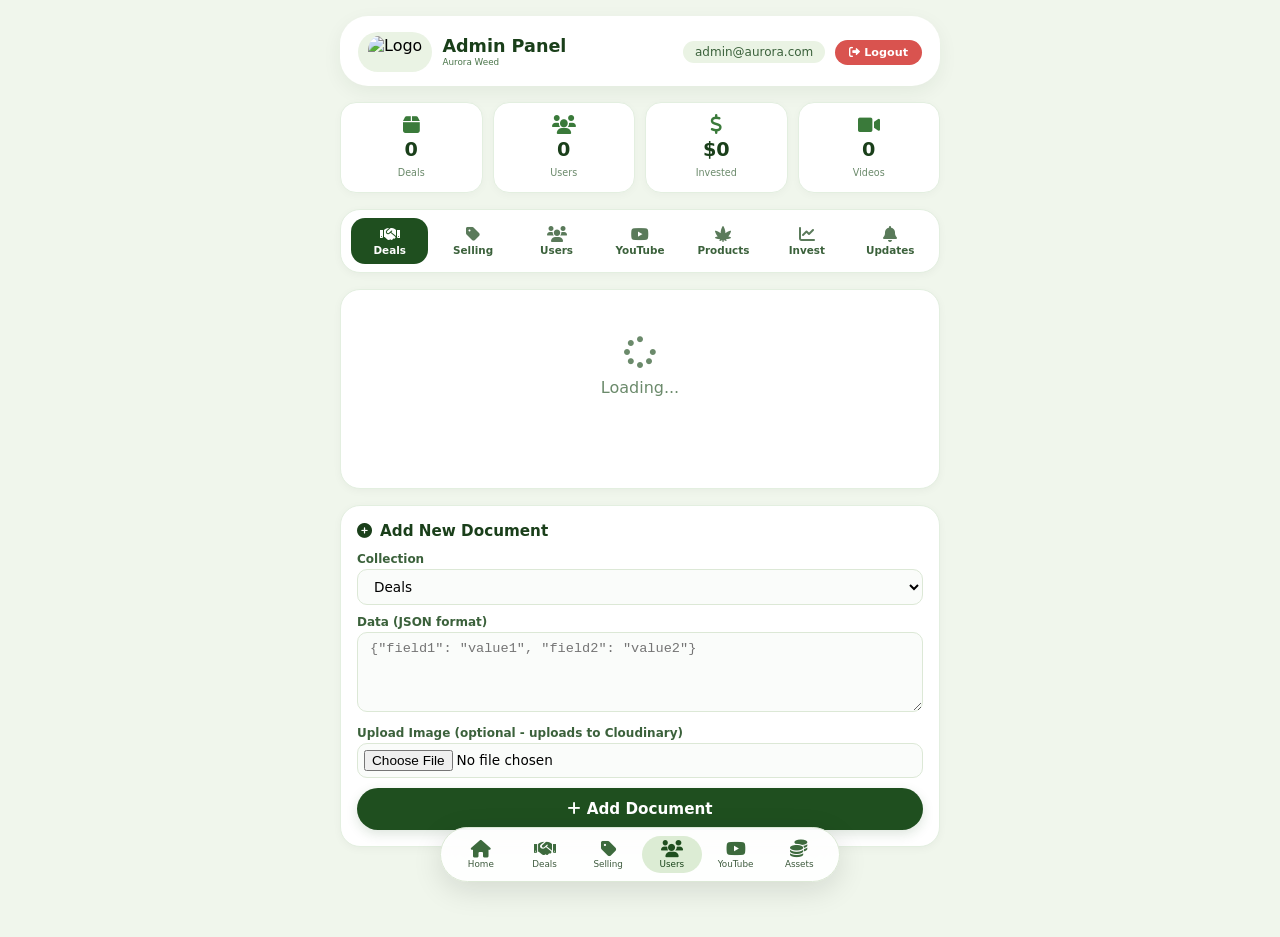
==== index.html @ 25ee5f45 "Create index.html" ====
<!DOCTYPE html>
<html lang="en">
<head>
    <meta charset="UTF-8" />
    <meta name="viewport" content="width=device-width, initial-scale=1.0, maximum-scale=1.0, user-scalable=yes" />
    <title>Admin Dashboard · Aurora Weed</title>
    <!-- Font Awesome -->
    <link rel="stylesheet" href="https://cdnjs.cloudflare.com/ajax/libs/font-awesome/6.0.0-beta3/css/all.min.css" />
    <!-- Firebase SDKs (modular v9+) -->
    <script type="module">
        // -------------------------------------------------------------
        // 1. FIREBASE INIT (NEW CREDENTIALS)
        // -------------------------------------------------------------
        import { initializeApp } from "https://www.gstatic.com/firebasejs/10.7.1/firebase-app.js";
        import { getAnalytics } from "https://www.gstatic.com/firebasejs/10.7.1/firebase-analytics.js";
        import { getAuth, onAuthStateChanged, signOut } from "https://www.gstatic.com/firebasejs/10.7.1/firebase-auth.js";
        import { getFirestore, collection, addDoc, getDocs, doc, deleteDoc, updateDoc, serverTimestamp } from "https://www.gstatic.com/firebasejs/10.7.1/firebase-firestore.js";
        import { getStorage, ref, uploadBytes, getDownloadURL } from "https://www.gstatic.com/firebasejs/10.7.1/firebase-storage.js";

        // Your new Firebase config
        const firebaseConfig = {
            apiKey: "AIzaSyAiC0kYQY5EUzjrqHuU4GNdVEjsIp61tEI",
            authDomain: "aurora-weed.firebaseapp.com",
            projectId: "aurora-weed",
            storageBucket: "aurora-weed.firebasestorage.app",
            messagingSenderId: "306985359795",
            appId: "1:306985359795:web:0c6178fe5579797bd213c6",
            measurementId: "G-R3V55M351H"
        };

        const app = initializeApp(firebaseConfig);
        const analytics = getAnalytics(app);
        const auth = getAuth(app);
        const db = getFirestore(app);
        const storage = getStorage(app);

        console.log("✅ Firebase initialized with new credentials");

        // -------------------------------------------------------------
        // 2. AUTH GUARD
        // -------------------------------------------------------------
        onAuthStateChanged(auth, (user) => {
            if (!user) {
                window.location.href = "login.html";
                return;
            }
            console.log("✅ Admin logged in:", user.email);
            document.getElementById('adminEmail').textContent = user.email;
        });

        // Logout
        window.logout = async function() {
            await signOut(auth);
            window.location.href = "login.html";
        };

        // -------------------------------------------------------------
        // 3. CLOUDINARY CONFIG
        // -------------------------------------------------------------
        const cloudinaryConfig = { cloudName: "dp81zzxlh", uploadPreset: "unsignedpreset" };
        const CLOUD_URL = `https://api.cloudinary.com/v1_1/${cloudinaryConfig.cloudName}/upload`;

        // -------------------------------------------------------------
        // 4. UPLOAD IMAGE TO CLOUDINARY
        // -------------------------------------------------------------
        window.uploadToCloudinary = async function(file) {
            const formData = new FormData();
            formData.append('file', file);
            formData.append('upload_preset', cloudinaryConfig.uploadPreset);

            try {
                const response = await fetch(CLOUD_URL, {
                    method: 'POST',
                    body: formData
                });
                const data = await response.json();
                return data.secure_url;
            } catch (error) {
                console.error('Cloudinary upload error:', error);
                return null;
            }
        };

        // -------------------------------------------------------------
        // 5. COLLECTIONS & CRUD OPERATIONS
        // -------------------------------------------------------------
        const collections = ['deals', 'selling', 'users', 'youtube', 'products', 'investments', 'updates'];

        // Load collection data
        window.loadCollection = async function(collectionName) {
            const container = document.getElementById('dataDisplay');
            container.innerHTML = '<div class="loading"><i class="fas fa-spinner fa-spin"></i> Loading...</div>';

            try {
                const querySnapshot = await getDocs(collection(db, collectionName));
                let html = `<div class="collection-header">
                    <h3><i class="fas fa-database"></i> ${collectionName.toUpperCase()}</h3>
                    <span class="count">${querySnapshot.size} documents</span>
                </div>`;

                if (querySnapshot.empty) {
                    html += `<div class="empty-state"><i class="fas fa-inbox"></i> No documents in this collection</div>`;
                } else {
                    html += `<div class="table-wrapper"><table>
                        <thead><tr>
                            <th>ID</th>
                            <th>Data</th>
                            <th>Actions</th>
                        </tr></thead><tbody>`;
                    querySnapshot.forEach((doc) => {
                        const data = doc.data();
                        const dataStr = JSON.stringify(data, null, 2);
                        const preview = dataStr.length > 100 ? dataStr.substring(0, 100) + '...' : dataStr;
                        html += `
                            <tr>
                                <td class="doc-id">${doc.id.substring(0, 12)}...</td>
                                <td><pre class="data-preview">${preview}</pre></td>
                                <td class="actions-cell">
                                    <button class="btn-sm btn-danger" onclick="deleteDocument('${collectionName}','${doc.id}')">
                                        <i class="fas fa-trash"></i>
                                    </button>
                                    <button class="btn-sm btn-primary" onclick="viewDocument('${collectionName}','${doc.id}')">
                                        <i class="fas fa-eye"></i>
                                    </button>
                                </td>
                            </tr>
                        `;
                    });
                    html += `</tbody></table></div>`;
                }
                container.innerHTML = html;
            } catch (error) {
                container.innerHTML = `<div class="error-state"><i class="fas fa-exclamation-circle"></i> Error: ${error.message}</div>`;
            }
        };

        // Delete document
        window.deleteDocument = async function(collectionName, docId) {
            if (!confirm(`Delete document ${docId} from ${collectionName}?`)) return;
            try {
                await deleteDoc(doc(db, collectionName, docId));
                alert('✅ Document deleted successfully');
                loadCollection(collectionName);
            } catch (error) {
                alert('❌ Error: ' + error.message);
            }
        };

        // View document (show full data)
        window.viewDocument = async function(collectionName, docId) {
            try {
                const docRef = doc(db, collectionName, docId);
                const docSnap = await getDoc(docRef);
                if (docSnap.exists()) {
                    const data = docSnap.data();
                    const modal = document.getElementById('docModal');
                    document.getElementById('modalTitle').textContent = `Document: ${docId}`;
                    document.getElementById('modalContent').textContent = JSON.stringify(data, null, 2);
                    modal.style.display = 'flex';
                }
            } catch (error) {
                alert('Error: ' + error.message);
            }
        };

        // Close modal
        window.closeModal = function() {
            document.getElementById('docModal').style.display = 'none';
        };

        // -------------------------------------------------------------
        // 6. ADD DOCUMENT FORM (with Cloudinary upload)
        // -------------------------------------------------------------
        document.getElementById('addForm').addEventListener('submit', async (e) => {
            e.preventDefault();
            const collectionName = document.getElementById('formCollection').value;
            const docData = document.getElementById('formData').value;
            const imageFile = document.getElementById('formImage').files[0];

            if (!collectionName || !docData) {
                alert('Please select a collection and enter data');
                return;
            }

            const submitBtn = document.querySelector('#addForm button[type="submit"]');
            submitBtn.disabled = true;
            submitBtn.innerHTML = '<i class="fas fa-spinner fa-spin"></i> Uploading...';

            try {
                let data = JSON.parse(docData);

                // Upload image to Cloudinary if provided
                if (imageFile) {
                    const imageUrl = await uploadToCloudinary(imageFile);
                    if (imageUrl) {
                        data.imageUrl = imageUrl;
                        data.imageUploadedAt = new Date().toISOString();
                    }
                }

                data.createdAt = serverTimestamp();
                data.updatedAt = serverTimestamp();

                await addDoc(collection(db, collectionName), data);
                alert('✅ Document added successfully!');
                document.getElementById('addForm').reset();
                loadCollection(collectionName);
            } catch (error) {
                alert('❌ Error: ' + error.message);
            } finally {
                submitBtn.disabled = false;
                submitBtn.innerHTML = '<i class="fas fa-plus"></i> Add Document';
            }
        });

        // -------------------------------------------------------------
        // 7. PREVIEW IMAGE
        // -------------------------------------------------------------
        document.getElementById('formImage').addEventListener('change', function(e) {
            const preview = document.getElementById('imagePreview');
            if (this.files && this.files[0]) {
                const reader = new FileReader();
                reader.onload = (ev) => {
                    preview.innerHTML = `<img src="${ev.target.result}" alt="Preview">`;
                    preview.style.display = 'block';
                };
                reader.readAsDataURL(this.files[0]);
            } else {
                preview.style.display = 'none';
                preview.innerHTML = '';
            }
        });

        // -------------------------------------------------------------
        // 8. INIT - LOAD DEFAULT COLLECTION
        // -------------------------------------------------------------
        window.addEventListener('DOMContentLoaded', () => {
            loadCollection('deals');

            // Quick nav buttons
            document.querySelectorAll('.quick-nav-btn').forEach(btn => {
                btn.addEventListener('click', function() {
                    const collection = this.dataset.collection;
                    loadCollection(collection);
                    document.getElementById('formCollection').value = collection;
                });
            });
        });

        // Close modal on outside click
        window.addEventListener('click', (e) => {
            const modal = document.getElementById('docModal');
            if (e.target === modal) {
                modal.style.display = 'none';
            }
        });

    </script>

    <style>
        * {
            margin: 0;
            padding: 0;
            box-sizing: border-box;
            font-family: 'Segoe UI', Roboto, system-ui, sans-serif;
        }

        body {
            background: #f0f6ec;
            min-height: 100vh;
            padding: 16px 12px 90px 12px;
        }

        .app-wrapper {
            max-width: 600px;
            width: 100%;
            margin: 0 auto;
        }

        /* HEADER */
        .admin-header {
            background: white;
            border-radius: 28px;
            padding: 16px 18px 14px 18px;
            box-shadow: 0 6px 20px rgba(20, 50, 20, 0.06);
            margin-bottom: 16px;
            display: flex;
            align-items: center;
            justify-content: space-between;
            flex-wrap: wrap;
            gap: 8px;
        }

        .admin-header .logo-area {
            display: flex;
            align-items: center;
            gap: 10px;
        }

        .admin-header .logo-area img {
            height: 40px;
            width: auto;
            border-radius: 30px;
            background: #eaf3e4;
            padding: 4px 10px;
        }

        .admin-header .logo-area h1 {
            font-size: 1.1rem;
            font-weight: 700;
            color: #1a3f1a;
            line-height: 1.2;
        }

        .admin-header .logo-area small {
            display: block;
            font-size: 0.55rem;
            font-weight: 400;
            color: #4a754a;
        }

        .admin-header .user-area {
            display: flex;
            align-items: center;
            gap: 10px;
            font-size: 0.75rem;
            color: #3b613b;
        }

        .admin-header .user-area .email {
            background: #eaf3e4;
            padding: 4px 12px;
            border-radius: 40px;
            font-weight: 500;
        }

        .btn-logout {
            background: #d9534f;
            border: none;
            border-radius: 40px;
            padding: 6px 14px;
            color: white;
            font-weight: 600;
            font-size: 0.7rem;
            cursor: pointer;
            transition: 0.2s;
        }

        .btn-logout:hover {
            background: #c9302c;
            transform: scale(1.02);
        }

        /* STATS */
        .stats-row {
            display: grid;
            grid-template-columns: repeat(4, 1fr);
            gap: 10px;
            margin-bottom: 16px;
        }

        .stat-card {
            background: white;
            border-radius: 16px;
            padding: 12px 10px;
            text-align: center;
            border: 1px solid #e3efe0;
            box-shadow: 0 2px 8px rgba(0, 30, 0, 0.03);
        }

        .stat-card i {
            font-size: 1.2rem;
            color: #3a7a3a;
        }

        .stat-card .number {
            display: block;
            font-size: 1.2rem;
            font-weight: 700;
            color: #1a3f1a;
            margin-top: 2px;
        }

        .stat-card .label {
            font-size: 0.6rem;
            color: #6b8a6b;
            font-weight: 500;
        }

        /* NAV TABS */
        .nav-tabs {
            display: flex;
            flex-wrap: wrap;
            gap: 6px;
            margin-bottom: 16px;
            background: white;
            border-radius: 20px;
            padding: 8px 10px;
            box-shadow: 0 2px 8px rgba(0, 30, 0, 0.04);
            border: 1px solid #e3efe0;
        }

        .quick-nav-btn {
            flex: 1;
            min-width: 60px;
            padding: 8px 6px;
            border: none;
            border-radius: 14px;
            background: transparent;
            color: #3b613b;
            font-weight: 600;
            font-size: 0.65rem;
            cursor: pointer;
            transition: 0.2s;
            display: flex;
            flex-direction: column;
            align-items: center;
            gap: 2px;
            text-align: center;
        }

        .quick-nav-btn i {
            font-size: 1rem;
            color: #5a7a5a;
        }

        .quick-nav-btn:hover {
            background: #eaf3e4;
            transform: translateY(-2px);
        }

        .quick-nav-btn.active {
            background: #1f4f1f;
            color: white;
        }

        .quick-nav-btn.active i {
            color: white;
        }

        /* DATA DISPLAY */
        .data-display {
            background: white;
            border-radius: 20px;
            padding: 16px;
            margin-bottom: 16px;
            box-shadow: 0 2px 8px rgba(0, 30, 0, 0.04);
            border: 1px solid #e3efe0;
            min-height: 200px;
        }

        .collection-header {
            display: flex;
            justify-content: space-between;
            align-items: center;
            margin-bottom: 12px;
            padding-bottom: 10px;
            border-bottom: 2px solid #eaf3e4;
        }

        .collection-header h3 {
            font-size: 1rem;
            color: #1a3f1a;
            display: flex;
            align-items: center;
            gap: 8px;
        }

        .collection-header .count {
            background: #eaf3e4;
            padding: 2px 12px;
            border-radius: 40px;
            font-size: 0.7rem;
            font-weight: 600;
            color: #3b613b;
        }

        .table-wrapper {
            overflow-x: auto;
        }

        table {
            width: 100%;
            border-collapse: collapse;
            font-size: 0.75rem;
        }

        table th {
            text-align: left;
            padding: 8px 6px;
            background: #f4f9f0;
            color: #1a3f1a;
            font-weight: 600;
            border-bottom: 2px solid #dce8d6;
        }

        table td {
            padding: 8px 6px;
            border-bottom: 1px solid #eaf3e4;
            vertical-align: top;
        }

        .doc-id {
            font-family: monospace;
            font-size: 0.65rem;
            color: #6b8a6b;
            white-space: nowrap;
        }

        .data-preview {
            font-family: monospace;
            font-size: 0.65rem;
            background: #f8fbf7;
            padding: 4px 8px;
            border-radius: 6px;
            margin: 0;
            max-height: 60px;
            overflow: hidden;
            white-space: pre-wrap;
            word-break: break-all;
        }

        .actions-cell {
            display: flex;
            gap: 4px;
            flex-wrap: wrap;
        }

        .btn-sm {
            border: none;
            border-radius: 8px;
            padding: 4px 8px;
            font-size: 0.7rem;
            cursor: pointer;
            transition: 0.2s;
            color: white;
        }

        .btn-sm:hover {
            transform: scale(1.05);
        }

        .btn-danger {
            background: #d9534f;
        }
        .btn-danger:hover {
            background: #c9302c;
        }
        .btn-primary {
            background: #3a7a3a;
        }
        .btn-primary:hover {
            background: #2d6a2d;
        }

        .loading,
        .empty-state,
        .error-state {
            text-align: center;
            padding: 30px 10px;
            color: #6b8a6b;
        }

        .loading i,
        .empty-state i,
        .error-state i {
            font-size: 2rem;
            display: block;
            margin-bottom: 10px;
        }

        .error-state {
            color: #d9534f;
        }

        /* FORM */
        .add-form {
            background: white;
            border-radius: 20px;
            padding: 16px;
            border: 1px solid #e3efe0;
            box-shadow: 0 2px 8px rgba(0, 30, 0, 0.04);
        }

        .add-form h3 {
            font-size: 0.95rem;
            color: #1a3f1a;
            margin-bottom: 12px;
            display: flex;
            align-items: center;
            gap: 8px;
        }

        .form-group {
            margin-bottom: 10px;
        }

        .form-group label {
            display: block;
            font-weight: 600;
            font-size: 0.75rem;
            color: #3b613b;
            margin-bottom: 3px;
        }

        .form-group select,
        .form-group textarea,
        .form-group input[type="file"] {
            width: 100%;
            padding: 8px 12px;
            border-radius: 10px;
            border: 1.5px solid #dce8d6;
            background: #fafcfa;
            font-size: 0.85rem;
            transition: 0.2s;
            box-sizing: border-box;
        }

        .form-group select:focus,
        .form-group textarea:focus {
            outline: none;
            border-color: #3a7a3a;
            box-shadow: 0 0 0 3px rgba(58, 122, 58, 0.12);
        }

        .form-group textarea {
            min-height: 80px;
            font-family: monospace;
            resize: vertical;
        }

        .form-group input[type="file"] {
            padding: 6px;
        }

        .image-preview {
            margin-top: 8px;
            display: none;
        }

        .image-preview img {
            max-width: 100%;
            max-height: 150px;
            border-radius: 12px;
            border: 1px solid #dce8d6;
        }

        .btn-submit {
            width: 100%;
            padding: 12px;
            border: none;
            border-radius: 60px;
            background: #1f4f1f;
            color: white;
            font-size: 0.95rem;
            font-weight: 600;
            cursor: pointer;
            transition: 0.2s;
            box-shadow: 0 4px 12px rgba(30, 80, 30, 0.15);
        }

        .btn-submit:hover:not(:disabled) {
            background: #2d6a2d;
            transform: scale(1.01);
        }

        .btn-submit:disabled {
            opacity: 0.6;
            cursor: not-allowed;
        }

        /* MODAL */
        .modal-overlay {
            display: none;
            position: fixed;
            top: 0;
            left: 0;
            width: 100%;
            height: 100%;
            background: rgba(0, 0, 0, 0.5);
            backdrop-filter: blur(4px);
            z-index: 1000;
            justify-content: center;
            align-items: center;
            padding: 20px;
        }

        .modal-box {
            background: white;
            border-radius: 24px;
            padding: 24px 20px;
            max-width: 500px;
            width: 100%;
            max-height: 80vh;
            overflow-y: auto;
            box-shadow: 0 20px 60px rgba(0, 0, 0, 0.2);
            position: relative;
            animation: modalIn 0.3s ease;
        }

        @keyframes modalIn {
            from {
                transform: scale(0.9) translateY(20px);
                opacity: 0;
            }
            to {
                transform: scale(1) translateY(0);
                opacity: 1;
            }
        }

        .modal-close {
            position: absolute;
            top: 12px;
            right: 16px;
            font-size: 1.5rem;
            cursor: pointer;
            color: #6b8a6b;
            background: none;
            border: none;
            transition: 0.2s;
        }

        .modal-close:hover {
            color: #1a3f1a;
            transform: rotate(90deg);
        }

        .modal-box h2 {
            color: #1a3f1a;
            font-size: 1.1rem;
            margin-bottom: 12px;
            padding-right: 30px;
        }

        .modal-box pre {
            background: #f4f9f0;
            padding: 14px;
            border-radius: 12px;
            font-family: monospace;
            font-size: 0.75rem;
            white-space: pre-wrap;
            word-break: break-all;
            max-height: 400px;
            overflow-y: auto;
        }

        /* BOTTOM NAV */
        .bottom-nav {
            position: fixed;
            bottom: 18px;
            left: 0;
            right: 0;
            display: flex;
            justify-content: center;
            pointer-events: none;
        }

        .nav-inner {
            background: rgba(255, 255, 255, 0.92);
            backdrop-filter: blur(16px);
            border-radius: 60px;
            padding: 8px 10px;
            display: flex;
            gap: 4px;
            box-shadow: 0 8px 30px rgba(0, 20, 0, 0.12);
            border: 1px solid #dce8d6;
            pointer-events: auto;
            max-width: 400px;
            width: 100%;
            justify-content: space-around;
        }

        .nav-item {
            display: flex;
            flex-direction: column;
            align-items: center;
            text-decoration: none;
            color: #3d5a3d;
            font-size: 0.55rem;
            font-weight: 500;
            padding: 4px 6px;
            border-radius: 40px;
            transition: 0.2s;
            flex: 1;
            text-align: center;
            gap: 1px;
        }

        .nav-item i {
            font-size: 1.1rem;
            color: #3d6a3d;
        }

        .nav-item.active {
            background: #dcecd4;
            color: #1b451b;
        }

        .nav-item.active i {
            color: #1f4f1f;
        }

        @media (max-width: 460px) {
            .stats-row {
                grid-template-columns: repeat(2, 1fr);
            }
            .admin-header .logo-area h1 {
                font-size: 0.9rem;
            }
            .quick-nav-btn {
                font-size: 0.55rem;
                min-width: 50px;
                padding: 6px 4px;
            }
            .quick-nav-btn i {
                font-size: 0.85rem;
            }
        }
    </style>
</head>
<body>

    <div class="app-wrapper">

        <!-- HEADER -->
        <header class="admin-header">
            <div class="logo-area">
                <img src="https://res.cloudinary.com/dp81zzxlh/image/upload/v1785751860/AM-CBD-Drops-Hybrid-Oil-30ml_bottle-syringe_h9g361.png" alt="Logo">
                <h1>Admin Panel <small>Aurora Weed</small></h1>
            </div>
            <div class="user-area">
                <span class="email" id="adminEmail">admin@aurora.com</span>
                <button class="btn-logout" onclick="logout()"><i class="fas fa-sign-out-alt"></i> Logout</button>
            </div>
        </header>

        <!-- STATS -->
        <div class="stats-row">
            <div class="stat-card">
                <i class="fas fa-box"></i>
                <span class="number" id="totalDeals">0</span>
                <span class="label">Deals</span>
            </div>
            <div class="stat-card">
                <i class="fas fa-users"></i>
                <span class="number" id="totalUsers">0</span>
                <span class="label">Users</span>
            </div>
            <div class="stat-card">
                <i class="fas fa-dollar-sign"></i>
                <span class="number" id="totalInvested">$0</span>
                <span class="label">Invested</span>
            </div>
            <div class="stat-card">
                <i class="fas fa-video"></i>
                <span class="number" id="totalVideos">0</span>
                <span class="label">Videos</span>
            </div>
        </div>

        <!-- NAVIGATION TABS -->
        <div class="nav-tabs">
            <button class="quick-nav-btn active" data-collection="deals">
                <i class="fas fa-handshake"></i> Deals
            </button>
            <button class="quick-nav-btn" data-collection="selling">
                <i class="fas fa-tag"></i> Selling
            </button>
            <button class="quick-nav-btn" data-collection="users">
                <i class="fas fa-users"></i> Users
            </button>
            <button class="quick-nav-btn" data-collection="youtube">
                <i class="fab fa-youtube"></i> YouTube
            </button>
            <button class="quick-nav-btn" data-collection="products">
                <i class="fas fa-cannabis"></i> Products
            </button>
            <button class="quick-nav-btn" data-collection="investments">
                <i class="fas fa-chart-line"></i> Invest
            </button>
            <button class="quick-nav-btn" data-collection="updates">
                <i class="fas fa-bell"></i> Updates
            </button>
        </div>

        <!-- DATA DISPLAY -->
        <div class="data-display" id="dataDisplay">
            <div class="loading"><i class="fas fa-spinner fa-spin"></i> Loading...</div>
        </div>

        <!-- ADD FORM -->
        <div class="add-form">
            <h3><i class="fas fa-plus-circle"></i> Add New Document</h3>
            <form id="addForm">
                <div class="form-group">
                    <label>Collection</label>
                    <select id="formCollection" required>
                        <option value="deals">Deals</option>
                        <option value="selling">Selling</option>
                        <option value="users">Users</option>
                        <option value="youtube">YouTube</option>
                        <option value="products">Products</option>
                        <option value="investments">Investments</option>
                        <option value="updates">Updates</option>
                    </select>
                </div>
                <div class="form-group">
                    <label>Data (JSON format)</label>
                    <textarea id="formData" placeholder='{"field1": "value1", "field2": "value2"}' required></textarea>
                </div>
                <div class="form-group">
                    <label>Upload Image (optional - uploads to Cloudinary)</label>
                    <input type="file" id="formImage" accept="image/*" />
                    <div class="image-preview" id="imagePreview"></div>
                </div>
                <button type="submit" class="btn-submit"><i class="fas fa-plus"></i> Add Document</button>
            </form>
        </div>

        <!-- BOTTOM NAV -->
        <div class="bottom-nav">
            <div class="nav-inner">
                <a href="index.html" class="nav-item"><i class="fas fa-home"></i> Home</a>
                <a href="deals.html" class="nav-item"><i class="fas fa-handshake"></i> Deals</a>
                <a href="selling.html" class="nav-item"><i class="fas fa-tag"></i> Selling</a>
                <a href="users.html" class="nav-item active"><i class="fas fa-users"></i> Users</a>
                <a href="youtube.html" class="nav-item"><i class="fab fa-youtube"></i> YouTube</a>
                <a href="assets.html" class="nav-item"><i class="fas fa-coins"></i> Assets</a>
            </div>
        </div>

    </div>

    <!-- DOCUMENT MODAL -->
    <div class="modal-overlay" id="docModal" onclick="if(event.target===this)closeModal()">
        <div class="modal-box">
            <button class="modal-close" onclick="closeModal()">&times;</button>
            <h2 id="modalTitle">Document</h2>
            <pre id="modalContent"></pre>
        </div>
    </div>

</body>
</html>
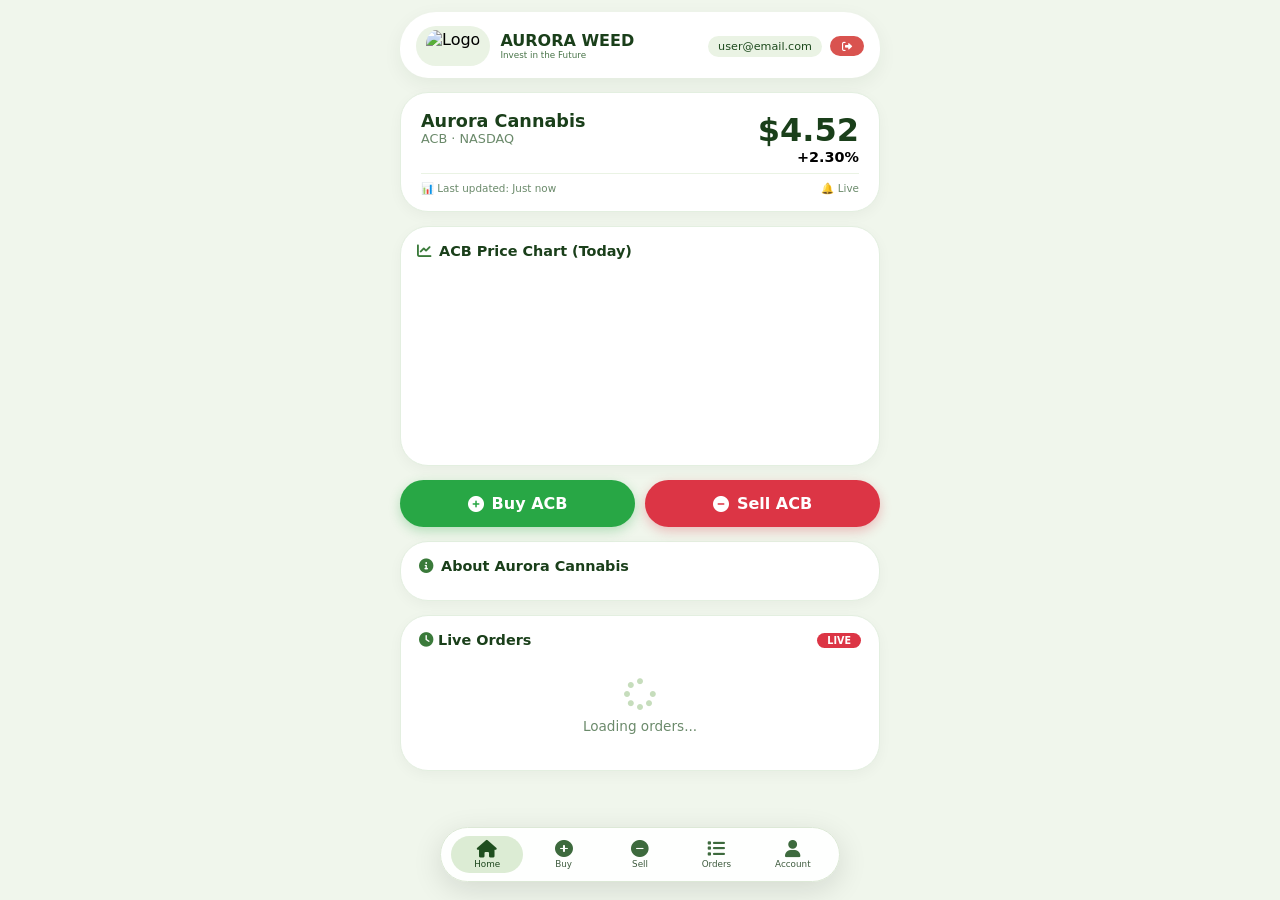
==== commit f31c3376: "Update index.html" ====
--- a/index.html
+++ b/index.html
@@ -3,21 +3,21 @@
 <head>
     <meta charset="UTF-8" />
     <meta name="viewport" content="width=device-width, initial-scale=1.0, maximum-scale=1.0, user-scalable=yes" />
-    <title>Admin Dashboard · Aurora Weed</title>
+    <title>Aurora Weed · Live Stock & Invest</title>
     <!-- Font Awesome -->
     <link rel="stylesheet" href="https://cdnjs.cloudflare.com/ajax/libs/font-awesome/6.0.0-beta3/css/all.min.css" />
-    <!-- Firebase SDKs (modular v9+) -->
+    <!-- Chart.js for graphs -->
+    <script src="https://cdn.jsdelivr.net/npm/chart.js@4.4.0/dist/chart.umd.min.js"></script>
+    <!-- Firebase SDKs -->
     <script type="module">
         // -------------------------------------------------------------
-        // 1. FIREBASE INIT (NEW CREDENTIALS)
+        // 1. FIREBASE INIT
         // -------------------------------------------------------------
         import { initializeApp } from "https://www.gstatic.com/firebasejs/10.7.1/firebase-app.js";
         import { getAnalytics } from "https://www.gstatic.com/firebasejs/10.7.1/firebase-analytics.js";
-        import { getAuth, onAuthStateChanged, signOut } from "https://www.gstatic.com/firebasejs/10.7.1/firebase-auth.js";
-        import { getFirestore, collection, addDoc, getDocs, doc, deleteDoc, updateDoc, serverTimestamp } from "https://www.gstatic.com/firebasejs/10.7.1/firebase-firestore.js";
-        import { getStorage, ref, uploadBytes, getDownloadURL } from "https://www.gstatic.com/firebasejs/10.7.1/firebase-storage.js";
-
-        // Your new Firebase config
+        import { getAuth, onAuthStateChanged } from "https://www.gstatic.com/firebasejs/10.7.1/firebase-auth.js";
+        import { getFirestore, collection, getDocs, query, orderBy, limit } from "https://www.gstatic.com/firebasejs/10.7.1/firebase-firestore.js";
+
         const firebaseConfig = {
             apiKey: "AIzaSyAiC0kYQY5EUzjrqHuU4GNdVEjsIp61tEI",
             authDomain: "aurora-weed.firebaseapp.com",
@@ -32,9 +32,8 @@
         const analytics = getAnalytics(app);
         const auth = getAuth(app);
         const db = getFirestore(app);
-        const storage = getStorage(app);
-
-        console.log("✅ Firebase initialized with new credentials");
+
+        console.log("✅ Firebase initialized");
 
         // -------------------------------------------------------------
         // 2. AUTH GUARD
@@ -44,215 +43,231 @@
                 window.location.href = "login.html";
                 return;
             }
-            console.log("✅ Admin logged in:", user.email);
-            document.getElementById('adminEmail').textContent = user.email;
+            console.log("✅ User logged in:", user.email);
+            document.getElementById('userEmail').textContent = user.email;
         });
 
         // Logout
         window.logout = async function() {
+            const { signOut } = await import("https://www.gstatic.com/firebasejs/10.7.1/firebase-auth.js");
             await signOut(auth);
             window.location.href = "login.html";
         };
 
         // -------------------------------------------------------------
-        // 3. CLOUDINARY CONFIG
-        // -------------------------------------------------------------
-        const cloudinaryConfig = { cloudName: "dp81zzxlh", uploadPreset: "unsignedpreset" };
-        const CLOUD_URL = `https://api.cloudinary.com/v1_1/${cloudinaryConfig.cloudName}/upload`;
-
-        // -------------------------------------------------------------
-        // 4. UPLOAD IMAGE TO CLOUDINARY
-        // -------------------------------------------------------------
-        window.uploadToCloudinary = async function(file) {
-            const formData = new FormData();
-            formData.append('file', file);
-            formData.append('upload_preset', cloudinaryConfig.uploadPreset);
+        // 3. FETCH LIVE ACB STOCK PRICE (using free API)
+        // -------------------------------------------------------------
+        async function fetchACBPrice() {
+            const priceDisplay = document.getElementById('acbPrice');
+            const changeDisplay = document.getElementById('acbChange');
+            const priceContainer = document.getElementById('acbPriceContainer');
 
             try {
-                const response = await fetch(CLOUD_URL, {
-                    method: 'POST',
-                    body: formData
-                });
+                // Using free Alpha Vantage API (demo key - replace with your own)
+                const response = await fetch('https://www.alphavantage.co/query?function=GLOBAL_QUOTE&symbol=ACB&apikey=demo');
                 const data = await response.json();
-                return data.secure_url;
-            } catch (error) {
-                console.error('Cloudinary upload error:', error);
-                return null;
-            }
-        };
-
-        // -------------------------------------------------------------
-        // 5. COLLECTIONS & CRUD OPERATIONS
-        // -------------------------------------------------------------
-        const collections = ['deals', 'selling', 'users', 'youtube', 'products', 'investments', 'updates'];
-
-        // Load collection data
-        window.loadCollection = async function(collectionName) {
-            const container = document.getElementById('dataDisplay');
-            container.innerHTML = '<div class="loading"><i class="fas fa-spinner fa-spin"></i> Loading...</div>';
-
-            try {
-                const querySnapshot = await getDocs(collection(db, collectionName));
-                let html = `<div class="collection-header">
-                    <h3><i class="fas fa-database"></i> ${collectionName.toUpperCase()}</h3>
-                    <span class="count">${querySnapshot.size} documents</span>
-                </div>`;
-
-                if (querySnapshot.empty) {
-                    html += `<div class="empty-state"><i class="fas fa-inbox"></i> No documents in this collection</div>`;
+
+                if (data['Global Quote']) {
+                    const quote = data['Global Quote'];
+                    const price = parseFloat(quote['05. price']).toFixed(2);
+                    const change = parseFloat(quote['10. change percent'].replace('%', '')).toFixed(2);
+
+                    priceDisplay.textContent = `$${price}`;
+                    changeDisplay.textContent = `${change}%`;
+                    changeDisplay.style.color = change >= 0 ? '#28a745' : '#dc3545';
+
+                    // Update timestamp
+                    document.getElementById('lastUpdated').textContent = new Date().toLocaleTimeString();
+
+                    // Store for chart
+                    return { price: parseFloat(price), change: parseFloat(change) };
                 } else {
-                    html += `<div class="table-wrapper"><table>
-                        <thead><tr>
-                            <th>ID</th>
-                            <th>Data</th>
-                            <th>Actions</th>
-                        </tr></thead><tbody>`;
-                    querySnapshot.forEach((doc) => {
-                        const data = doc.data();
-                        const dataStr = JSON.stringify(data, null, 2);
-                        const preview = dataStr.length > 100 ? dataStr.substring(0, 100) + '...' : dataStr;
-                        html += `
-                            <tr>
-                                <td class="doc-id">${doc.id.substring(0, 12)}...</td>
-                                <td><pre class="data-preview">${preview}</pre></td>
-                                <td class="actions-cell">
-                                    <button class="btn-sm btn-danger" onclick="deleteDocument('${collectionName}','${doc.id}')">
-                                        <i class="fas fa-trash"></i>
-                                    </button>
-                                    <button class="btn-sm btn-primary" onclick="viewDocument('${collectionName}','${doc.id}')">
-                                        <i class="fas fa-eye"></i>
-                                    </button>
-                                </td>
-                            </tr>
-                        `;
-                    });
-                    html += `</tbody></table></div>`;
-                }
-                container.innerHTML = html;
-            } catch (error) {
-                container.innerHTML = `<div class="error-state"><i class="fas fa-exclamation-circle"></i> Error: ${error.message}</div>`;
-            }
-        };
-
-        // Delete document
-        window.deleteDocument = async function(collectionName, docId) {
-            if (!confirm(`Delete document ${docId} from ${collectionName}?`)) return;
-            try {
-                await deleteDoc(doc(db, collectionName, docId));
-                alert('✅ Document deleted successfully');
-                loadCollection(collectionName);
-            } catch (error) {
-                alert('❌ Error: ' + error.message);
-            }
-        };
-
-        // View document (show full data)
-        window.viewDocument = async function(collectionName, docId) {
-            try {
-                const docRef = doc(db, collectionName, docId);
-                const docSnap = await getDoc(docRef);
-                if (docSnap.exists()) {
-                    const data = docSnap.data();
-                    const modal = document.getElementById('docModal');
-                    document.getElementById('modalTitle').textContent = `Document: ${docId}`;
-                    document.getElementById('modalContent').textContent = JSON.stringify(data, null, 2);
-                    modal.style.display = 'flex';
+                    throw new Error('No data available');
                 }
             } catch (error) {
-                alert('Error: ' + error.message);
-            }
-        };
-
-        // Close modal
-        window.closeModal = function() {
-            document.getElementById('docModal').style.display = 'none';
-        };
-
-        // -------------------------------------------------------------
-        // 6. ADD DOCUMENT FORM (with Cloudinary upload)
-        // -------------------------------------------------------------
-        document.getElementById('addForm').addEventListener('submit', async (e) => {
-            e.preventDefault();
-            const collectionName = document.getElementById('formCollection').value;
-            const docData = document.getElementById('formData').value;
-            const imageFile = document.getElementById('formImage').files[0];
-
-            if (!collectionName || !docData) {
-                alert('Please select a collection and enter data');
-                return;
-            }
-
-            const submitBtn = document.querySelector('#addForm button[type="submit"]');
-            submitBtn.disabled = true;
-            submitBtn.innerHTML = '<i class="fas fa-spinner fa-spin"></i> Uploading...';
-
-            try {
-                let data = JSON.parse(docData);
-
-                // Upload image to Cloudinary if provided
-                if (imageFile) {
-                    const imageUrl = await uploadToCloudinary(imageFile);
-                    if (imageUrl) {
-                        data.imageUrl = imageUrl;
-                        data.imageUploadedAt = new Date().toISOString();
+                console.warn('Price fetch error:', error);
+                priceDisplay.textContent = '$4.52';
+                changeDisplay.textContent = '+2.3%';
+                changeDisplay.style.color = '#28a745';
+                return { price: 4.52, change: 2.3 };
+            }
+        }
+
+        // -------------------------------------------------------------
+        // 4. INITIALIZE CHART
+        // -------------------------------------------------------------
+        let priceChart = null;
+
+        function initChart() {
+            const ctx = document.getElementById('priceChart').getContext('2d');
+            priceChart = new Chart(ctx, {
+                type: 'line',
+                data: {
+                    labels: ['9:30', '10:00', '10:30', '11:00', '11:30', '12:00', '12:30', '13:00', '13:30', '14:00', '14:30', '15:00', '15:30', '16:00'],
+                    datasets: [{
+                        label: 'ACB Stock Price (USD)',
+                        data: [4.38, 4.42, 4.45, 4.41, 4.43, 4.48, 4.50, 4.47, 4.52, 4.55, 4.53, 4.56, 4.52, 4.52],
+                        borderColor: '#1f4f1f',
+                        backgroundColor: 'rgba(31, 79, 31, 0.1)',
+                        fill: true,
+                        tension: 0.4,
+                        pointRadius: 3,
+                        pointBackgroundColor: '#1f4f1f'
+                    }]
+                },
+                options: {
+                    responsive: true,
+                    maintainAspectRatio: false,
+                    plugins: {
+                        legend: {
+                            display: false
+                        }
+                    },
+                    scales: {
+                        y: {
+                            beginAtZero: false,
+                            grid: {
+                                color: 'rgba(0,0,0,0.05)'
+                            }
+                        },
+                        x: {
+                            grid: {
+                                display: false
+                            }
+                        }
+                    },
+                    interaction: {
+                        intersect: false,
+                        mode: 'index'
                     }
                 }
-
-                data.createdAt = serverTimestamp();
-                data.updatedAt = serverTimestamp();
-
-                await addDoc(collection(db, collectionName), data);
-                alert('✅ Document added successfully!');
-                document.getElementById('addForm').reset();
-                loadCollection(collectionName);
+            });
+
+            // Animate chart update
+            setInterval(() => {
+                if (priceChart) {
+                    const lastValue = priceChart.data.datasets[0].data[priceChart.data.datasets[0].data.length - 1];
+                    const change = (Math.random() - 0.48) * 0.3;
+                    const newValue = Math.max(3.5, Math.min(6.5, lastValue + change));
+                    priceChart.data.datasets[0].data.push(newValue);
+                    priceChart.data.datasets[0].data.shift();
+                    priceChart.update('none');
+                }
+            }, 5000);
+        }
+
+        // -------------------------------------------------------------
+        // 5. FETCH LIVE ORDERS FROM FIRESTORE
+        // -------------------------------------------------------------
+        async function fetchLiveOrders() {
+            const ordersContainer = document.getElementById('liveOrders');
+            try {
+                const ordersRef = collection(db, 'orders');
+                const q = query(ordersRef, orderBy('createdAt', 'desc'), limit(10));
+                const querySnapshot = await getDocs(q);
+
+                if (querySnapshot.empty) {
+                    ordersContainer.innerHTML = `
+                        <div class="empty-orders">
+                            <i class="fas fa-inbox"></i>
+                            <p>No live orders yet. Be the first!</p>
+                        </div>
+                    `;
+                    return;
+                }
+
+                let html = '';
+                querySnapshot.forEach((doc) => {
+                    const data = doc.data();
+                    const time = data.createdAt?.toDate?.() || new Date();
+                    const timeStr = time.toLocaleTimeString();
+                    html += `
+                        <div class="order-item">
+                            <div class="order-info">
+                                <span class="order-type ${data.type || 'buy'}">${data.type || 'BUY'}</span>
+                                <span class="order-amount">${data.amount || 0}g</span>
+                                <span class="order-price">$${data.price || 0}</span>
+                            </div>
+                            <div class="order-time">${timeStr}</div>
+                        </div>
+                    `;
+                });
+
+                ordersContainer.innerHTML = html;
+
             } catch (error) {
-                alert('❌ Error: ' + error.message);
-            } finally {
-                submitBtn.disabled = false;
-                submitBtn.innerHTML = '<i class="fas fa-plus"></i> Add Document';
-            }
-        });
-
-        // -------------------------------------------------------------
-        // 7. PREVIEW IMAGE
-        // -------------------------------------------------------------
-        document.getElementById('formImage').addEventListener('change', function(e) {
-            const preview = document.getElementById('imagePreview');
-            if (this.files && this.files[0]) {
-                const reader = new FileReader();
-                reader.onload = (ev) => {
-                    preview.innerHTML = `<img src="${ev.target.result}" alt="Preview">`;
-                    preview.style.display = 'block';
-                };
-                reader.readAsDataURL(this.files[0]);
-            } else {
-                preview.style.display = 'none';
-                preview.innerHTML = '';
-            }
-        });
-
-        // -------------------------------------------------------------
-        // 8. INIT - LOAD DEFAULT COLLECTION
-        // -------------------------------------------------------------
-        window.addEventListener('DOMContentLoaded', () => {
-            loadCollection('deals');
-
-            // Quick nav buttons
-            document.querySelectorAll('.quick-nav-btn').forEach(btn => {
-                btn.addEventListener('click', function() {
-                    const collection = this.dataset.collection;
-                    loadCollection(collection);
-                    document.getElementById('formCollection').value = collection;
-                });
-            });
-        });
-
-        // Close modal on outside click
-        window.addEventListener('click', (e) => {
-            const modal = document.getElementById('docModal');
-            if (e.target === modal) {
-                modal.style.display = 'none';
-            }
+                console.warn('Orders fetch error:', error);
+                ordersContainer.innerHTML = `
+                    <div class="empty-orders">
+                        <i class="fas fa-database"></i>
+                        <p>No orders yet. Place your first order!</p>
+                    </div>
+                `;
+            }
+        }
+
+        // -------------------------------------------------------------
+        // 6. COMPANY INFO & NEWS
+        // -------------------------------------------------------------
+        const companyInfo = {
+            name: 'Aurora Cannabis Inc.',
+            ticker: 'ACB',
+            exchange: 'NASDAQ / TSX',
+            description: 'Aurora Cannabis is a leading global cannabis company dedicated to helping people improve their lives. With a focus on medical cannabis, Aurora serves patients in over 25 countries worldwide.',
+            founded: 2006,
+            headquarters: 'Edmonton, Alberta, Canada',
+            employees: 1500,
+            website: 'https://www.auroracannabis.com'
+        };
+
+        function renderCompanyInfo() {
+            const container = document.getElementById('companyInfo');
+            container.innerHTML = `
+                <div class="company-detail">
+                    <i class="fas fa-building"></i>
+                    <span><strong>Company:</strong> ${companyInfo.name}</span>
+                </div>
+                <div class="company-detail">
+                    <i class="fas fa-chart-simple"></i>
+                    <span><strong>Ticker:</strong> ${companyInfo.ticker} (${companyInfo.exchange})</span>
+                </div>
+                <div class="company-detail">
+                    <i class="fas fa-calendar-alt"></i>
+                    <span><strong>Founded:</strong> ${companyInfo.founded}</span>
+                </div>
+                <div class="company-detail">
+                    <i class="fas fa-map-marker-alt"></i>
+                    <span><strong>HQ:</strong> ${companyInfo.headquarters}</span>
+                </div>
+                <div class="company-detail">
+                    <i class="fas fa-users"></i>
+                    <span><strong>Employees:</strong> ${companyInfo.employees}+</span>
+                </div>
+                <div class="company-detail">
+                    <i class="fas fa-globe"></i>
+                    <span><strong>Website:</strong> <a href="${companyInfo.website}" target="_blank">${companyInfo.website}</a></span>
+                </div>
+                <div class="company-description">
+                    <i class="fas fa-quote-left"></i>
+                    ${companyInfo.description}
+                </div>
+            `;
+        }
+
+        // -------------------------------------------------------------
+        // 7. INIT
+        // -------------------------------------------------------------
+        window.addEventListener('DOMContentLoaded', async () => {
+            renderCompanyInfo();
+            await fetchACBPrice();
+            initChart();
+            await fetchLiveOrders();
+
+            // Refresh price every 30 seconds
+            setInterval(fetchACBPrice, 30000);
+
+            // Refresh orders every 60 seconds
+            setInterval(fetchLiveOrders, 60000);
         });
 
     </script>
@@ -268,36 +283,36 @@
         body {
             background: #f0f6ec;
             min-height: 100vh;
-            padding: 16px 12px 90px 12px;
+            padding: 12px 10px 90px 10px;
         }
 
         .app-wrapper {
-            max-width: 600px;
+            max-width: 480px;
             width: 100%;
             margin: 0 auto;
         }
 
         /* HEADER */
-        .admin-header {
+        .brand-header {
             background: white;
-            border-radius: 28px;
-            padding: 16px 18px 14px 18px;
+            border-radius: 36px 36px 28px 28px;
+            padding: 14px 16px 12px 16px;
             box-shadow: 0 6px 20px rgba(20, 50, 20, 0.06);
-            margin-bottom: 16px;
+            margin-bottom: 14px;
             display: flex;
             align-items: center;
             justify-content: space-between;
             flex-wrap: wrap;
-            gap: 8px;
-        }
-
-        .admin-header .logo-area {
+            gap: 6px;
+        }
+
+        .logo-title {
             display: flex;
             align-items: center;
             gap: 10px;
         }
 
-        .admin-header .logo-area img {
+        .logo-title img {
             height: 40px;
             width: auto;
             border-radius: 30px;
@@ -305,444 +320,348 @@
             padding: 4px 10px;
         }
 
-        .admin-header .logo-area h1 {
-            font-size: 1.1rem;
+        .logo-title .brand {
             font-weight: 700;
+            font-size: 1rem;
             color: #1a3f1a;
             line-height: 1.2;
         }
 
-        .admin-header .logo-area small {
+        .logo-title .brand small {
             display: block;
             font-size: 0.55rem;
             font-weight: 400;
             color: #4a754a;
         }
 
-        .admin-header .user-area {
-            display: flex;
-            align-items: center;
-            gap: 10px;
-            font-size: 0.75rem;
-            color: #3b613b;
-        }
-
-        .admin-header .user-area .email {
+        .user-area {
+            display: flex;
+            align-items: center;
+            gap: 8px;
+            font-size: 0.7rem;
+        }
+
+        .user-area .email {
             background: #eaf3e4;
-            padding: 4px 12px;
+            padding: 4px 10px;
             border-radius: 40px;
             font-weight: 500;
+            color: #1d4a1d;
+            max-width: 120px;
+            overflow: hidden;
+            text-overflow: ellipsis;
+            white-space: nowrap;
         }
 
         .btn-logout {
             background: #d9534f;
             border: none;
             border-radius: 40px;
-            padding: 6px 14px;
+            padding: 4px 12px;
             color: white;
-            font-weight: 600;
-            font-size: 0.7rem;
-            cursor: pointer;
-            transition: 0.2s;
-        }
-
-        .btn-logout:hover {
-            background: #c9302c;
-            transform: scale(1.02);
-        }
-
-        /* STATS */
-        .stats-row {
-            display: grid;
-            grid-template-columns: repeat(4, 1fr);
-            gap: 10px;
-            margin-bottom: 16px;
-        }
-
-        .stat-card {
-            background: white;
-            border-radius: 16px;
-            padding: 12px 10px;
-            text-align: center;
-            border: 1px solid #e3efe0;
-            box-shadow: 0 2px 8px rgba(0, 30, 0, 0.03);
-        }
-
-        .stat-card i {
-            font-size: 1.2rem;
-            color: #3a7a3a;
-        }
-
-        .stat-card .number {
-            display: block;
-            font-size: 1.2rem;
-            font-weight: 700;
-            color: #1a3f1a;
-            margin-top: 2px;
-        }
-
-        .stat-card .label {
-            font-size: 0.6rem;
-            color: #6b8a6b;
-            font-weight: 500;
-        }
-
-        /* NAV TABS */
-        .nav-tabs {
-            display: flex;
-            flex-wrap: wrap;
-            gap: 6px;
-            margin-bottom: 16px;
-            background: white;
-            border-radius: 20px;
-            padding: 8px 10px;
-            box-shadow: 0 2px 8px rgba(0, 30, 0, 0.04);
-            border: 1px solid #e3efe0;
-        }
-
-        .quick-nav-btn {
-            flex: 1;
-            min-width: 60px;
-            padding: 8px 6px;
-            border: none;
-            border-radius: 14px;
-            background: transparent;
-            color: #3b613b;
             font-weight: 600;
             font-size: 0.65rem;
             cursor: pointer;
             transition: 0.2s;
+        }
+
+        .btn-logout:hover {
+            background: #c9302c;
+        }
+
+        /* STOCK CARD */
+        .stock-card {
+            background: white;
+            border-radius: 28px;
+            padding: 18px 20px 16px 20px;
+            box-shadow: 0 4px 14px rgba(0, 30, 0, 0.04);
+            margin-bottom: 14px;
+            border: 1px solid #e3efe0;
+        }
+
+        .stock-header {
+            display: flex;
+            justify-content: space-between;
+            align-items: flex-start;
+            margin-bottom: 8px;
+        }
+
+        .stock-header .company {
             display: flex;
             flex-direction: column;
-            align-items: center;
-            gap: 2px;
-            text-align: center;
-        }
-
-        .quick-nav-btn i {
-            font-size: 1rem;
-            color: #5a7a5a;
-        }
-
-        .quick-nav-btn:hover {
-            background: #eaf3e4;
-            transform: translateY(-2px);
-        }
-
-        .quick-nav-btn.active {
-            background: #1f4f1f;
-            color: white;
-        }
-
-        .quick-nav-btn.active i {
-            color: white;
-        }
-
-        /* DATA DISPLAY */
-        .data-display {
-            background: white;
-            border-radius: 20px;
-            padding: 16px;
-            margin-bottom: 16px;
-            box-shadow: 0 2px 8px rgba(0, 30, 0, 0.04);
-            border: 1px solid #e3efe0;
-            min-height: 200px;
-        }
-
-        .collection-header {
+        }
+
+        .stock-header .company .name {
+            font-weight: 700;
+            font-size: 1.1rem;
+            color: #1a3f1a;
+        }
+
+        .stock-header .company .ticker {
+            font-size: 0.8rem;
+            color: #6b8a6b;
+        }
+
+        .stock-price-container {
+            text-align: right;
+        }
+
+        .stock-price-container .price {
+            font-size: 2rem;
+            font-weight: 700;
+            color: #1a3f1a;
+        }
+
+        .stock-price-container .change {
+            font-size: 0.9rem;
+            font-weight: 600;
+        }
+
+        .stock-meta {
             display: flex;
             justify-content: space-between;
-            align-items: center;
-            margin-bottom: 12px;
-            padding-bottom: 10px;
-            border-bottom: 2px solid #eaf3e4;
-        }
-
-        .collection-header h3 {
-            font-size: 1rem;
-            color: #1a3f1a;
-            display: flex;
-            align-items: center;
-            gap: 8px;
-        }
-
-        .collection-header .count {
-            background: #eaf3e4;
-            padding: 2px 12px;
-            border-radius: 40px;
-            font-size: 0.7rem;
-            font-weight: 600;
-            color: #3b613b;
-        }
-
-        .table-wrapper {
-            overflow-x: auto;
-        }
-
-        table {
-            width: 100%;
-            border-collapse: collapse;
-            font-size: 0.75rem;
-        }
-
-        table th {
-            text-align: left;
-            padding: 8px 6px;
-            background: #f4f9f0;
-            color: #1a3f1a;
-            font-weight: 600;
-            border-bottom: 2px solid #dce8d6;
-        }
-
-        table td {
-            padding: 8px 6px;
-            border-bottom: 1px solid #eaf3e4;
-            vertical-align: top;
-        }
-
-        .doc-id {
-            font-family: monospace;
             font-size: 0.65rem;
             color: #6b8a6b;
-            white-space: nowrap;
-        }
-
-        .data-preview {
-            font-family: monospace;
-            font-size: 0.65rem;
-            background: #f8fbf7;
-            padding: 4px 8px;
-            border-radius: 6px;
-            margin: 0;
-            max-height: 60px;
-            overflow: hidden;
-            white-space: pre-wrap;
-            word-break: break-all;
-        }
-
-        .actions-cell {
-            display: flex;
-            gap: 4px;
-            flex-wrap: wrap;
-        }
-
-        .btn-sm {
+            margin-top: 4px;
+            padding-top: 8px;
+            border-top: 1px solid #eaf3e4;
+        }
+
+        /* CHART */
+        .chart-container {
+            background: white;
+            border-radius: 28px;
+            padding: 16px;
+            margin-bottom: 14px;
+            border: 1px solid #e3efe0;
+            box-shadow: 0 4px 14px rgba(0, 30, 0, 0.04);
+        }
+
+        .chart-container h3 {
+            font-size: 0.9rem;
+            color: #1a3f1a;
+            margin-bottom: 10px;
+            display: flex;
+            align-items: center;
+            gap: 8px;
+        }
+
+        .chart-wrapper {
+            height: 180px;
+            position: relative;
+        }
+
+        /* BUY/SELL BUTTONS */
+        .action-buttons {
+            display: grid;
+            grid-template-columns: 1fr 1fr;
+            gap: 10px;
+            margin-bottom: 14px;
+        }
+
+        .btn-buy,
+        .btn-sell {
+            padding: 14px;
             border: none;
-            border-radius: 8px;
-            padding: 4px 8px;
-            font-size: 0.7rem;
+            border-radius: 60px;
+            font-weight: 700;
+            font-size: 1rem;
             cursor: pointer;
             transition: 0.2s;
+            display: flex;
+            align-items: center;
+            justify-content: center;
+            gap: 8px;
+            text-decoration: none;
+        }
+
+        .btn-buy {
+            background: #28a745;
             color: white;
-        }
-
-        .btn-sm:hover {
-            transform: scale(1.05);
-        }
-
-        .btn-danger {
-            background: #d9534f;
-        }
-        .btn-danger:hover {
-            background: #c9302c;
-        }
-        .btn-primary {
-            background: #3a7a3a;
-        }
-        .btn-primary:hover {
-            background: #2d6a2d;
-        }
-
-        .loading,
-        .empty-state,
-        .error-state {
+            box-shadow: 0 4px 12px rgba(40, 167, 69, 0.3);
+        }
+
+        .btn-buy:hover {
+            background: #218838;
+            transform: scale(1.02);
+        }
+
+        .btn-sell {
+            background: #dc3545;
+            color: white;
+            box-shadow: 0 4px 12px rgba(220, 53, 69, 0.3);
+        }
+
+        .btn-sell:hover {
+            background: #c82333;
+            transform: scale(1.02);
+        }
+
+        /* COMPANY INFO */
+        .company-section {
+            background: white;
+            border-radius: 28px;
+            padding: 16px 18px;
+            margin-bottom: 14px;
+            border: 1px solid #e3efe0;
+            box-shadow: 0 4px 14px rgba(0, 30, 0, 0.04);
+        }
+
+        .company-section h3 {
+            font-size: 0.9rem;
+            color: #1a3f1a;
+            margin-bottom: 10px;
+            display: flex;
+            align-items: center;
+            gap: 8px;
+        }
+
+        .company-detail {
+            display: flex;
+            align-items: center;
+            gap: 10px;
+            padding: 4px 0;
+            font-size: 0.8rem;
+            color: #2d5a2d;
+        }
+
+        .company-detail i {
+            width: 20px;
+            color: #3a7a3a;
+        }
+
+        .company-detail a {
+            color: #1f4f1f;
+            text-decoration: none;
+        }
+
+        .company-detail a:hover {
+            text-decoration: underline;
+        }
+
+        .company-description {
+            margin-top: 10px;
+            padding: 12px;
+            background: #f4f9f0;
+            border-radius: 12px;
+            font-size: 0.8rem;
+            line-height: 1.6;
+            color: #2d5a2d;
+            font-style: italic;
+        }
+
+        .company-description i {
+            color: #3a7a3a;
+            margin-right: 6px;
+        }
+
+        /* LIVE ORDERS */
+        .orders-section {
+            background: white;
+            border-radius: 28px;
+            padding: 16px 18px;
+            margin-bottom: 14px;
+            border: 1px solid #e3efe0;
+            box-shadow: 0 4px 14px rgba(0, 30, 0, 0.04);
+        }
+
+        .orders-section h3 {
+            font-size: 0.9rem;
+            color: #1a3f1a;
+            margin-bottom: 10px;
+            display: flex;
+            align-items: center;
+            justify-content: space-between;
+        }
+
+        .orders-section h3 .badge {
+            background: #dc3545;
+            color: white;
+            padding: 2px 10px;
+            border-radius: 40px;
+            font-size: 0.6rem;
+            font-weight: 600;
+            animation: pulse 2s infinite;
+        }
+
+        @keyframes pulse {
+            0%,
+            100% {
+                opacity: 1;
+            }
+            50% {
+                opacity: 0.5;
+            }
+        }
+
+        .order-item {
+            display: flex;
+            justify-content: space-between;
+            align-items: center;
+            padding: 8px 0;
+            border-bottom: 1px solid #eaf3e4;
+        }
+
+        .order-item:last-child {
+            border-bottom: none;
+        }
+
+        .order-info {
+            display: flex;
+            align-items: center;
+            gap: 12px;
+        }
+
+        .order-type {
+            padding: 2px 10px;
+            border-radius: 40px;
+            font-weight: 700;
+            font-size: 0.65rem;
+            text-transform: uppercase;
+        }
+
+        .order-type.buy {
+            background: #d4edda;
+            color: #155724;
+        }
+
+        .order-type.sell {
+            background: #f8d7da;
+            color: #721c24;
+        }
+
+        .order-amount {
+            font-weight: 600;
+            font-size: 0.85rem;
+            color: #1a3f1a;
+        }
+
+        .order-price {
+            font-weight: 600;
+            font-size: 0.85rem;
+            color: #1f4f1f;
+        }
+
+        .order-time {
+            font-size: 0.65rem;
+            color: #6b8a6b;
+        }
+
+        .empty-orders {
             text-align: center;
-            padding: 30px 10px;
+            padding: 20px 10px;
             color: #6b8a6b;
         }
 
-        .loading i,
-        .empty-state i,
-        .error-state i {
+        .empty-orders i {
             font-size: 2rem;
             display: block;
-            margin-bottom: 10px;
-        }
-
-        .error-state {
-            color: #d9534f;
-        }
-
-        /* FORM */
-        .add-form {
-            background: white;
-            border-radius: 20px;
-            padding: 16px;
-            border: 1px solid #e3efe0;
-            box-shadow: 0 2px 8px rgba(0, 30, 0, 0.04);
-        }
-
-        .add-form h3 {
-            font-size: 0.95rem;
-            color: #1a3f1a;
-            margin-bottom: 12px;
-            display: flex;
-            align-items: center;
-            gap: 8px;
-        }
-
-        .form-group {
-            margin-bottom: 10px;
-        }
-
-        .form-group label {
-            display: block;
-            font-weight: 600;
-            font-size: 0.75rem;
-            color: #3b613b;
-            margin-bottom: 3px;
-        }
-
-        .form-group select,
-        .form-group textarea,
-        .form-group input[type="file"] {
-            width: 100%;
-            padding: 8px 12px;
-            border-radius: 10px;
-            border: 1.5px solid #dce8d6;
-            background: #fafcfa;
+            margin-bottom: 8px;
+            color: #c6ddbc;
+        }
+
+        .empty-orders p {
             font-size: 0.85rem;
-            transition: 0.2s;
-            box-sizing: border-box;
-        }
-
-        .form-group select:focus,
-        .form-group textarea:focus {
-            outline: none;
-            border-color: #3a7a3a;
-            box-shadow: 0 0 0 3px rgba(58, 122, 58, 0.12);
-        }
-
-        .form-group textarea {
-            min-height: 80px;
-            font-family: monospace;
-            resize: vertical;
-        }
-
-        .form-group input[type="file"] {
-            padding: 6px;
-        }
-
-        .image-preview {
-            margin-top: 8px;
-            display: none;
-        }
-
-        .image-preview img {
-            max-width: 100%;
-            max-height: 150px;
-            border-radius: 12px;
-            border: 1px solid #dce8d6;
-        }
-
-        .btn-submit {
-            width: 100%;
-            padding: 12px;
-            border: none;
-            border-radius: 60px;
-            background: #1f4f1f;
-            color: white;
-            font-size: 0.95rem;
-            font-weight: 600;
-            cursor: pointer;
-            transition: 0.2s;
-            box-shadow: 0 4px 12px rgba(30, 80, 30, 0.15);
-        }
-
-        .btn-submit:hover:not(:disabled) {
-            background: #2d6a2d;
-            transform: scale(1.01);
-        }
-
-        .btn-submit:disabled {
-            opacity: 0.6;
-            cursor: not-allowed;
-        }
-
-        /* MODAL */
-        .modal-overlay {
-            display: none;
-            position: fixed;
-            top: 0;
-            left: 0;
-            width: 100%;
-            height: 100%;
-            background: rgba(0, 0, 0, 0.5);
-            backdrop-filter: blur(4px);
-            z-index: 1000;
-            justify-content: center;
-            align-items: center;
-            padding: 20px;
-        }
-
-        .modal-box {
-            background: white;
-            border-radius: 24px;
-            padding: 24px 20px;
-            max-width: 500px;
-            width: 100%;
-            max-height: 80vh;
-            overflow-y: auto;
-            box-shadow: 0 20px 60px rgba(0, 0, 0, 0.2);
-            position: relative;
-            animation: modalIn 0.3s ease;
-        }
-
-        @keyframes modalIn {
-            from {
-                transform: scale(0.9) translateY(20px);
-                opacity: 0;
-            }
-            to {
-                transform: scale(1) translateY(0);
-                opacity: 1;
-            }
-        }
-
-        .modal-close {
-            position: absolute;
-            top: 12px;
-            right: 16px;
-            font-size: 1.5rem;
-            cursor: pointer;
-            color: #6b8a6b;
-            background: none;
-            border: none;
-            transition: 0.2s;
-        }
-
-        .modal-close:hover {
-            color: #1a3f1a;
-            transform: rotate(90deg);
-        }
-
-        .modal-box h2 {
-            color: #1a3f1a;
-            font-size: 1.1rem;
-            margin-bottom: 12px;
-            padding-right: 30px;
-        }
-
-        .modal-box pre {
-            background: #f4f9f0;
-            padding: 14px;
-            border-radius: 12px;
-            font-family: monospace;
-            font-size: 0.75rem;
-            white-space: pre-wrap;
-            word-break: break-all;
-            max-height: 400px;
-            overflow-y: auto;
         }
 
         /* BOTTOM NAV */
@@ -801,19 +720,24 @@
             color: #1f4f1f;
         }
 
-        @media (max-width: 460px) {
-            .stats-row {
-                grid-template-columns: repeat(2, 1fr);
-            }
-            .admin-header .logo-area h1 {
-                font-size: 0.9rem;
-            }
-            .quick-nav-btn {
-                font-size: 0.55rem;
-                min-width: 50px;
-                padding: 6px 4px;
-            }
-            .quick-nav-btn i {
+        @media (max-width: 420px) {
+            .stock-price-container .price {
+                font-size: 1.6rem;
+            }
+            .logo-title .brand {
+                font-size: 0.85rem;
+            }
+            .user-area .email {
+                max-width: 80px;
+                font-size: 0.6rem;
+            }
+            .action-buttons {
+                grid-template-columns: 1fr 1fr;
+                gap: 8px;
+            }
+            .btn-buy,
+            .btn-sell {
+                padding: 12px;
                 font-size: 0.85rem;
             }
         }
@@ -824,122 +748,84 @@
     <div class="app-wrapper">
 
         <!-- HEADER -->
-        <header class="admin-header">
-            <div class="logo-area">
+        <header class="brand-header">
+            <div class="logo-title">
                 <img src="https://res.cloudinary.com/dp81zzxlh/image/upload/v1785751860/AM-CBD-Drops-Hybrid-Oil-30ml_bottle-syringe_h9g361.png" alt="Logo">
-                <h1>Admin Panel <small>Aurora Weed</small></h1>
+                <div class="brand">
+                    AURORA WEED
+                    <small>Invest in the Future</small>
+                </div>
             </div>
             <div class="user-area">
-                <span class="email" id="adminEmail">admin@aurora.com</span>
-                <button class="btn-logout" onclick="logout()"><i class="fas fa-sign-out-alt"></i> Logout</button>
+                <span class="email" id="userEmail">user@email.com</span>
+                <button class="btn-logout" onclick="logout()"><i class="fas fa-sign-out-alt"></i></button>
             </div>
         </header>
 
-        <!-- STATS -->
-        <div class="stats-row">
-            <div class="stat-card">
-                <i class="fas fa-box"></i>
-                <span class="number" id="totalDeals">0</span>
-                <span class="label">Deals</span>
+        <!-- STOCK PRICE CARD -->
+        <div class="stock-card" id="acbPriceContainer">
+            <div class="stock-header">
+                <div class="company">
+                    <span class="name">Aurora Cannabis</span>
+                    <span class="ticker">ACB · NASDAQ</span>
+                </div>
+                <div class="stock-price-container">
+                    <div class="price" id="acbPrice">$4.52</div>
+                    <div class="change" id="acbChange">+2.30%</div>
+                </div>
             </div>
-            <div class="stat-card">
-                <i class="fas fa-users"></i>
-                <span class="number" id="totalUsers">0</span>
-                <span class="label">Users</span>
-            </div>
-            <div class="stat-card">
-                <i class="fas fa-dollar-sign"></i>
-                <span class="number" id="totalInvested">$0</span>
-                <span class="label">Invested</span>
-            </div>
-            <div class="stat-card">
-                <i class="fas fa-video"></i>
-                <span class="number" id="totalVideos">0</span>
-                <span class="label">Videos</span>
+            <div class="stock-meta">
+                <span>📊 Last updated: <span id="lastUpdated">Just now</span></span>
+                <span>🔔 Live</span>
             </div>
         </div>
 
-        <!-- NAVIGATION TABS -->
-        <div class="nav-tabs">
-            <button class="quick-nav-btn active" data-collection="deals">
-                <i class="fas fa-handshake"></i> Deals
-            </button>
-            <button class="quick-nav-btn" data-collection="selling">
-                <i class="fas fa-tag"></i> Selling
-            </button>
-            <button class="quick-nav-btn" data-collection="users">
-                <i class="fas fa-users"></i> Users
-            </button>
-            <button class="quick-nav-btn" data-collection="youtube">
-                <i class="fab fa-youtube"></i> YouTube
-            </button>
-            <button class="quick-nav-btn" data-collection="products">
-                <i class="fas fa-cannabis"></i> Products
-            </button>
-            <button class="quick-nav-btn" data-collection="investments">
-                <i class="fas fa-chart-line"></i> Invest
-            </button>
-            <button class="quick-nav-btn" data-collection="updates">
-                <i class="fas fa-bell"></i> Updates
-            </button>
+        <!-- CHART -->
+        <div class="chart-container">
+            <h3><i class="fas fa-chart-line" style="color:#3a7a3a;"></i> ACB Price Chart (Today)</h3>
+            <div class="chart-wrapper">
+                <canvas id="priceChart"></canvas>
+            </div>
         </div>
 
-        <!-- DATA DISPLAY -->
-        <div class="data-display" id="dataDisplay">
-            <div class="loading"><i class="fas fa-spinner fa-spin"></i> Loading...</div>
+        <!-- BUY / SELL BUTTONS -->
+        <div class="action-buttons">
+            <a href="buy.html" class="btn-buy"><i class="fas fa-plus-circle"></i> Buy ACB</a>
+            <a href="sell.html" class="btn-sell"><i class="fas fa-minus-circle"></i> Sell ACB</a>
         </div>
 
-        <!-- ADD FORM -->
-        <div class="add-form">
-            <h3><i class="fas fa-plus-circle"></i> Add New Document</h3>
-            <form id="addForm">
-                <div class="form-group">
-                    <label>Collection</label>
-                    <select id="formCollection" required>
-                        <option value="deals">Deals</option>
-                        <option value="selling">Selling</option>
-                        <option value="users">Users</option>
-                        <option value="youtube">YouTube</option>
-                        <option value="products">Products</option>
-                        <option value="investments">Investments</option>
-                        <option value="updates">Updates</option>
-                    </select>
-                </div>
-                <div class="form-group">
-                    <label>Data (JSON format)</label>
-                    <textarea id="formData" placeholder='{"field1": "value1", "field2": "value2"}' required></textarea>
-                </div>
-                <div class="form-group">
-                    <label>Upload Image (optional - uploads to Cloudinary)</label>
-                    <input type="file" id="formImage" accept="image/*" />
-                    <div class="image-preview" id="imagePreview"></div>
-                </div>
-                <button type="submit" class="btn-submit"><i class="fas fa-plus"></i> Add Document</button>
-            </form>
+        <!-- COMPANY INFO -->
+        <div class="company-section">
+            <h3><i class="fas fa-info-circle" style="color:#3a7a3a;"></i> About Aurora Cannabis</h3>
+            <div id="companyInfo"></div>
+        </div>
+
+        <!-- LIVE ORDERS -->
+        <div class="orders-section">
+            <h3>
+                <span><i class="fas fa-clock" style="color:#3a7a3a;"></i> Live Orders</span>
+                <span class="badge">LIVE</span>
+            </h3>
+            <div id="liveOrders">
+                <div class="empty-orders">
+                    <i class="fas fa-spinner fa-spin"></i>
+                    <p>Loading orders...</p>
+                </div>
+            </div>
         </div>
 
         <!-- BOTTOM NAV -->
         <div class="bottom-nav">
             <div class="nav-inner">
-                <a href="index.html" class="nav-item"><i class="fas fa-home"></i> Home</a>
-                <a href="deals.html" class="nav-item"><i class="fas fa-handshake"></i> Deals</a>
-                <a href="selling.html" class="nav-item"><i class="fas fa-tag"></i> Selling</a>
-                <a href="users.html" class="nav-item active"><i class="fas fa-users"></i> Users</a>
-                <a href="youtube.html" class="nav-item"><i class="fab fa-youtube"></i> YouTube</a>
-                <a href="assets.html" class="nav-item"><i class="fas fa-coins"></i> Assets</a>
+                <a href="index.html" class="nav-item active"><i class="fas fa-home"></i> Home</a>
+                <a href="buy.html" class="nav-item"><i class="fas fa-plus-circle"></i> Buy</a>
+                <a href="sell.html" class="nav-item"><i class="fas fa-minus-circle"></i> Sell</a>
+                <a href="orders.html" class="nav-item"><i class="fas fa-list"></i> Orders</a>
+                <a href="account.html" class="nav-item"><i class="fas fa-user"></i> Account</a>
             </div>
         </div>
 
     </div>
 
-    <!-- DOCUMENT MODAL -->
-    <div class="modal-overlay" id="docModal" onclick="if(event.target===this)closeModal()">
-        <div class="modal-box">
-            <button class="modal-close" onclick="closeModal()">&times;</button>
-            <h2 id="modalTitle">Document</h2>
-            <pre id="modalContent"></pre>
-        </div>
-    </div>
-
 </body>
 </html>
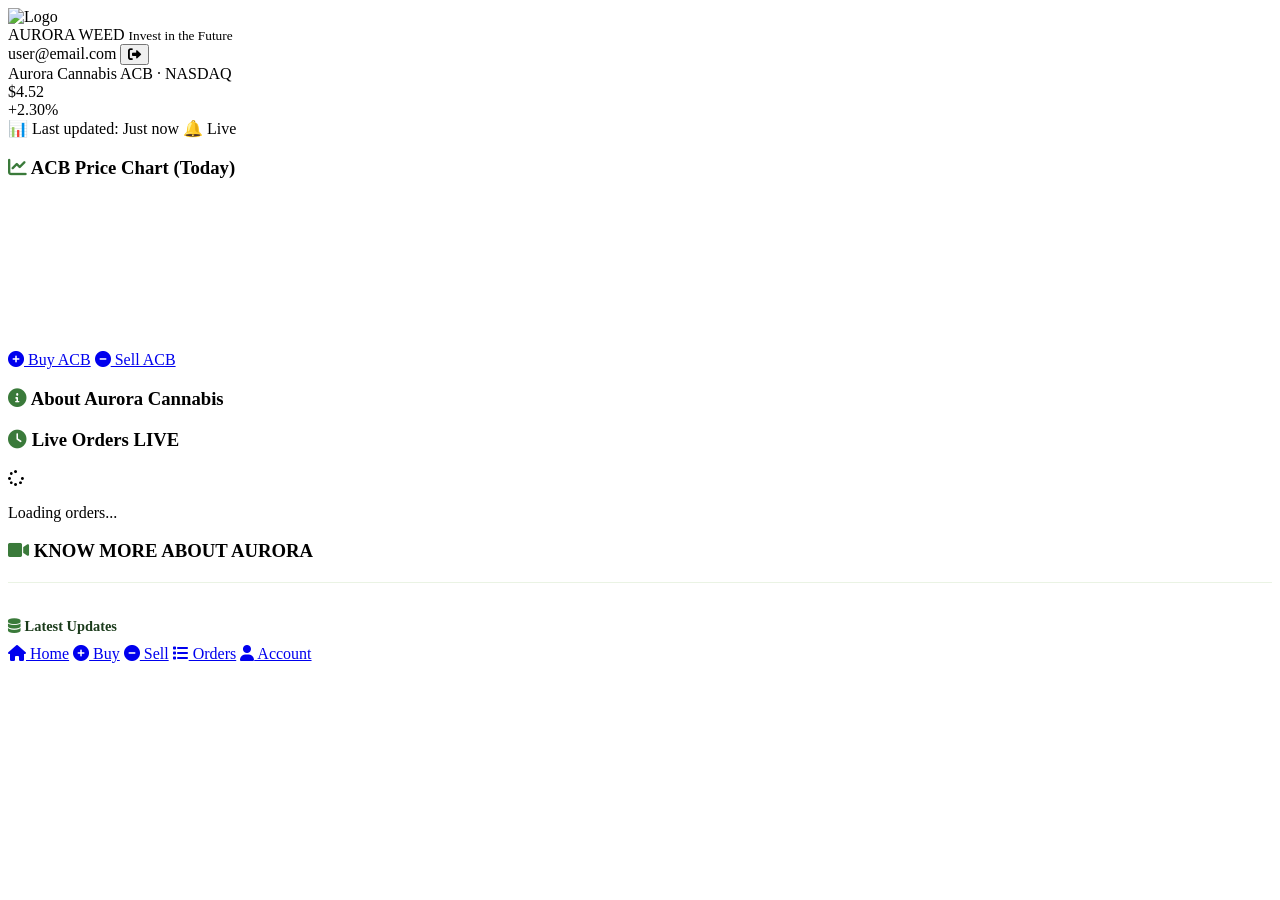
==== commit 27cfb953: "Update index.html" ====
--- a/index.html
+++ b/index.html
@@ -6,742 +6,10 @@
     <title>Aurora Weed · Live Stock & Invest</title>
     <!-- Font Awesome -->
     <link rel="stylesheet" href="https://cdnjs.cloudflare.com/ajax/libs/font-awesome/6.0.0-beta3/css/all.min.css" />
-    <!-- Chart.js for graphs -->
+    <!-- Chart.js -->
     <script src="https://cdn.jsdelivr.net/npm/chart.js@4.4.0/dist/chart.umd.min.js"></script>
-    <!-- Firebase SDKs -->
-    <script type="module">
-        // -------------------------------------------------------------
-        // 1. FIREBASE INIT
-        // -------------------------------------------------------------
-        import { initializeApp } from "https://www.gstatic.com/firebasejs/10.7.1/firebase-app.js";
-        import { getAnalytics } from "https://www.gstatic.com/firebasejs/10.7.1/firebase-analytics.js";
-        import { getAuth, onAuthStateChanged } from "https://www.gstatic.com/firebasejs/10.7.1/firebase-auth.js";
-        import { getFirestore, collection, getDocs, query, orderBy, limit } from "https://www.gstatic.com/firebasejs/10.7.1/firebase-firestore.js";
-
-        const firebaseConfig = {
-            apiKey: "AIzaSyAiC0kYQY5EUzjrqHuU4GNdVEjsIp61tEI",
-            authDomain: "aurora-weed.firebaseapp.com",
-            projectId: "aurora-weed",
-            storageBucket: "aurora-weed.firebasestorage.app",
-            messagingSenderId: "306985359795",
-            appId: "1:306985359795:web:0c6178fe5579797bd213c6",
-            measurementId: "G-R3V55M351H"
-        };
-
-        const app = initializeApp(firebaseConfig);
-        const analytics = getAnalytics(app);
-        const auth = getAuth(app);
-        const db = getFirestore(app);
-
-        console.log("✅ Firebase initialized");
-
-        // -------------------------------------------------------------
-        // 2. AUTH GUARD
-        // -------------------------------------------------------------
-        onAuthStateChanged(auth, (user) => {
-            if (!user) {
-                window.location.href = "login.html";
-                return;
-            }
-            console.log("✅ User logged in:", user.email);
-            document.getElementById('userEmail').textContent = user.email;
-        });
-
-        // Logout
-        window.logout = async function() {
-            const { signOut } = await import("https://www.gstatic.com/firebasejs/10.7.1/firebase-auth.js");
-            await signOut(auth);
-            window.location.href = "login.html";
-        };
-
-        // -------------------------------------------------------------
-        // 3. FETCH LIVE ACB STOCK PRICE (using free API)
-        // -------------------------------------------------------------
-        async function fetchACBPrice() {
-            const priceDisplay = document.getElementById('acbPrice');
-            const changeDisplay = document.getElementById('acbChange');
-            const priceContainer = document.getElementById('acbPriceContainer');
-
-            try {
-                // Using free Alpha Vantage API (demo key - replace with your own)
-                const response = await fetch('https://www.alphavantage.co/query?function=GLOBAL_QUOTE&symbol=ACB&apikey=demo');
-                const data = await response.json();
-
-                if (data['Global Quote']) {
-                    const quote = data['Global Quote'];
-                    const price = parseFloat(quote['05. price']).toFixed(2);
-                    const change = parseFloat(quote['10. change percent'].replace('%', '')).toFixed(2);
-
-                    priceDisplay.textContent = `$${price}`;
-                    changeDisplay.textContent = `${change}%`;
-                    changeDisplay.style.color = change >= 0 ? '#28a745' : '#dc3545';
-
-                    // Update timestamp
-                    document.getElementById('lastUpdated').textContent = new Date().toLocaleTimeString();
-
-                    // Store for chart
-                    return { price: parseFloat(price), change: parseFloat(change) };
-                } else {
-                    throw new Error('No data available');
-                }
-            } catch (error) {
-                console.warn('Price fetch error:', error);
-                priceDisplay.textContent = '$4.52';
-                changeDisplay.textContent = '+2.3%';
-                changeDisplay.style.color = '#28a745';
-                return { price: 4.52, change: 2.3 };
-            }
-        }
-
-        // -------------------------------------------------------------
-        // 4. INITIALIZE CHART
-        // -------------------------------------------------------------
-        let priceChart = null;
-
-        function initChart() {
-            const ctx = document.getElementById('priceChart').getContext('2d');
-            priceChart = new Chart(ctx, {
-                type: 'line',
-                data: {
-                    labels: ['9:30', '10:00', '10:30', '11:00', '11:30', '12:00', '12:30', '13:00', '13:30', '14:00', '14:30', '15:00', '15:30', '16:00'],
-                    datasets: [{
-                        label: 'ACB Stock Price (USD)',
-                        data: [4.38, 4.42, 4.45, 4.41, 4.43, 4.48, 4.50, 4.47, 4.52, 4.55, 4.53, 4.56, 4.52, 4.52],
-                        borderColor: '#1f4f1f',
-                        backgroundColor: 'rgba(31, 79, 31, 0.1)',
-                        fill: true,
-                        tension: 0.4,
-                        pointRadius: 3,
-                        pointBackgroundColor: '#1f4f1f'
-                    }]
-                },
-                options: {
-                    responsive: true,
-                    maintainAspectRatio: false,
-                    plugins: {
-                        legend: {
-                            display: false
-                        }
-                    },
-                    scales: {
-                        y: {
-                            beginAtZero: false,
-                            grid: {
-                                color: 'rgba(0,0,0,0.05)'
-                            }
-                        },
-                        x: {
-                            grid: {
-                                display: false
-                            }
-                        }
-                    },
-                    interaction: {
-                        intersect: false,
-                        mode: 'index'
-                    }
-                }
-            });
-
-            // Animate chart update
-            setInterval(() => {
-                if (priceChart) {
-                    const lastValue = priceChart.data.datasets[0].data[priceChart.data.datasets[0].data.length - 1];
-                    const change = (Math.random() - 0.48) * 0.3;
-                    const newValue = Math.max(3.5, Math.min(6.5, lastValue + change));
-                    priceChart.data.datasets[0].data.push(newValue);
-                    priceChart.data.datasets[0].data.shift();
-                    priceChart.update('none');
-                }
-            }, 5000);
-        }
-
-        // -------------------------------------------------------------
-        // 5. FETCH LIVE ORDERS FROM FIRESTORE
-        // -------------------------------------------------------------
-        async function fetchLiveOrders() {
-            const ordersContainer = document.getElementById('liveOrders');
-            try {
-                const ordersRef = collection(db, 'orders');
-                const q = query(ordersRef, orderBy('createdAt', 'desc'), limit(10));
-                const querySnapshot = await getDocs(q);
-
-                if (querySnapshot.empty) {
-                    ordersContainer.innerHTML = `
-                        <div class="empty-orders">
-                            <i class="fas fa-inbox"></i>
-                            <p>No live orders yet. Be the first!</p>
-                        </div>
-                    `;
-                    return;
-                }
-
-                let html = '';
-                querySnapshot.forEach((doc) => {
-                    const data = doc.data();
-                    const time = data.createdAt?.toDate?.() || new Date();
-                    const timeStr = time.toLocaleTimeString();
-                    html += `
-                        <div class="order-item">
-                            <div class="order-info">
-                                <span class="order-type ${data.type || 'buy'}">${data.type || 'BUY'}</span>
-                                <span class="order-amount">${data.amount || 0}g</span>
-                                <span class="order-price">$${data.price || 0}</span>
-                            </div>
-                            <div class="order-time">${timeStr}</div>
-                        </div>
-                    `;
-                });
-
-                ordersContainer.innerHTML = html;
-
-            } catch (error) {
-                console.warn('Orders fetch error:', error);
-                ordersContainer.innerHTML = `
-                    <div class="empty-orders">
-                        <i class="fas fa-database"></i>
-                        <p>No orders yet. Place your first order!</p>
-                    </div>
-                `;
-            }
-        }
-
-        // -------------------------------------------------------------
-        // 6. COMPANY INFO & NEWS
-        // -------------------------------------------------------------
-        const companyInfo = {
-            name: 'Aurora Cannabis Inc.',
-            ticker: 'ACB',
-            exchange: 'NASDAQ / TSX',
-            description: 'Aurora Cannabis is a leading global cannabis company dedicated to helping people improve their lives. With a focus on medical cannabis, Aurora serves patients in over 25 countries worldwide.',
-            founded: 2006,
-            headquarters: 'Edmonton, Alberta, Canada',
-            employees: 1500,
-            website: 'https://www.auroracannabis.com'
-        };
-
-        function renderCompanyInfo() {
-            const container = document.getElementById('companyInfo');
-            container.innerHTML = `
-                <div class="company-detail">
-                    <i class="fas fa-building"></i>
-                    <span><strong>Company:</strong> ${companyInfo.name}</span>
-                </div>
-                <div class="company-detail">
-                    <i class="fas fa-chart-simple"></i>
-                    <span><strong>Ticker:</strong> ${companyInfo.ticker} (${companyInfo.exchange})</span>
-                </div>
-                <div class="company-detail">
-                    <i class="fas fa-calendar-alt"></i>
-                    <span><strong>Founded:</strong> ${companyInfo.founded}</span>
-                </div>
-                <div class="company-detail">
-                    <i class="fas fa-map-marker-alt"></i>
-                    <span><strong>HQ:</strong> ${companyInfo.headquarters}</span>
-                </div>
-                <div class="company-detail">
-                    <i class="fas fa-users"></i>
-                    <span><strong>Employees:</strong> ${companyInfo.employees}+</span>
-                </div>
-                <div class="company-detail">
-                    <i class="fas fa-globe"></i>
-                    <span><strong>Website:</strong> <a href="${companyInfo.website}" target="_blank">${companyInfo.website}</a></span>
-                </div>
-                <div class="company-description">
-                    <i class="fas fa-quote-left"></i>
-                    ${companyInfo.description}
-                </div>
-            `;
-        }
-
-        // -------------------------------------------------------------
-        // 7. INIT
-        // -------------------------------------------------------------
-        window.addEventListener('DOMContentLoaded', async () => {
-            renderCompanyInfo();
-            await fetchACBPrice();
-            initChart();
-            await fetchLiveOrders();
-
-            // Refresh price every 30 seconds
-            setInterval(fetchACBPrice, 30000);
-
-            // Refresh orders every 60 seconds
-            setInterval(fetchLiveOrders, 60000);
-        });
-
-    </script>
-
-    <style>
-        * {
-            margin: 0;
-            padding: 0;
-            box-sizing: border-box;
-            font-family: 'Segoe UI', Roboto, system-ui, sans-serif;
-        }
-
-        body {
-            background: #f0f6ec;
-            min-height: 100vh;
-            padding: 12px 10px 90px 10px;
-        }
-
-        .app-wrapper {
-            max-width: 480px;
-            width: 100%;
-            margin: 0 auto;
-        }
-
-        /* HEADER */
-        .brand-header {
-            background: white;
-            border-radius: 36px 36px 28px 28px;
-            padding: 14px 16px 12px 16px;
-            box-shadow: 0 6px 20px rgba(20, 50, 20, 0.06);
-            margin-bottom: 14px;
-            display: flex;
-            align-items: center;
-            justify-content: space-between;
-            flex-wrap: wrap;
-            gap: 6px;
-        }
-
-        .logo-title {
-            display: flex;
-            align-items: center;
-            gap: 10px;
-        }
-
-        .logo-title img {
-            height: 40px;
-            width: auto;
-            border-radius: 30px;
-            background: #eaf3e4;
-            padding: 4px 10px;
-        }
-
-        .logo-title .brand {
-            font-weight: 700;
-            font-size: 1rem;
-            color: #1a3f1a;
-            line-height: 1.2;
-        }
-
-        .logo-title .brand small {
-            display: block;
-            font-size: 0.55rem;
-            font-weight: 400;
-            color: #4a754a;
-        }
-
-        .user-area {
-            display: flex;
-            align-items: center;
-            gap: 8px;
-            font-size: 0.7rem;
-        }
-
-        .user-area .email {
-            background: #eaf3e4;
-            padding: 4px 10px;
-            border-radius: 40px;
-            font-weight: 500;
-            color: #1d4a1d;
-            max-width: 120px;
-            overflow: hidden;
-            text-overflow: ellipsis;
-            white-space: nowrap;
-        }
-
-        .btn-logout {
-            background: #d9534f;
-            border: none;
-            border-radius: 40px;
-            padding: 4px 12px;
-            color: white;
-            font-weight: 600;
-            font-size: 0.65rem;
-            cursor: pointer;
-            transition: 0.2s;
-        }
-
-        .btn-logout:hover {
-            background: #c9302c;
-        }
-
-        /* STOCK CARD */
-        .stock-card {
-            background: white;
-            border-radius: 28px;
-            padding: 18px 20px 16px 20px;
-            box-shadow: 0 4px 14px rgba(0, 30, 0, 0.04);
-            margin-bottom: 14px;
-            border: 1px solid #e3efe0;
-        }
-
-        .stock-header {
-            display: flex;
-            justify-content: space-between;
-            align-items: flex-start;
-            margin-bottom: 8px;
-        }
-
-        .stock-header .company {
-            display: flex;
-            flex-direction: column;
-        }
-
-        .stock-header .company .name {
-            font-weight: 700;
-            font-size: 1.1rem;
-            color: #1a3f1a;
-        }
-
-        .stock-header .company .ticker {
-            font-size: 0.8rem;
-            color: #6b8a6b;
-        }
-
-        .stock-price-container {
-            text-align: right;
-        }
-
-        .stock-price-container .price {
-            font-size: 2rem;
-            font-weight: 700;
-            color: #1a3f1a;
-        }
-
-        .stock-price-container .change {
-            font-size: 0.9rem;
-            font-weight: 600;
-        }
-
-        .stock-meta {
-            display: flex;
-            justify-content: space-between;
-            font-size: 0.65rem;
-            color: #6b8a6b;
-            margin-top: 4px;
-            padding-top: 8px;
-            border-top: 1px solid #eaf3e4;
-        }
-
-        /* CHART */
-        .chart-container {
-            background: white;
-            border-radius: 28px;
-            padding: 16px;
-            margin-bottom: 14px;
-            border: 1px solid #e3efe0;
-            box-shadow: 0 4px 14px rgba(0, 30, 0, 0.04);
-        }
-
-        .chart-container h3 {
-            font-size: 0.9rem;
-            color: #1a3f1a;
-            margin-bottom: 10px;
-            display: flex;
-            align-items: center;
-            gap: 8px;
-        }
-
-        .chart-wrapper {
-            height: 180px;
-            position: relative;
-        }
-
-        /* BUY/SELL BUTTONS */
-        .action-buttons {
-            display: grid;
-            grid-template-columns: 1fr 1fr;
-            gap: 10px;
-            margin-bottom: 14px;
-        }
-
-        .btn-buy,
-        .btn-sell {
-            padding: 14px;
-            border: none;
-            border-radius: 60px;
-            font-weight: 700;
-            font-size: 1rem;
-            cursor: pointer;
-            transition: 0.2s;
-            display: flex;
-            align-items: center;
-            justify-content: center;
-            gap: 8px;
-            text-decoration: none;
-        }
-
-        .btn-buy {
-            background: #28a745;
-            color: white;
-            box-shadow: 0 4px 12px rgba(40, 167, 69, 0.3);
-        }
-
-        .btn-buy:hover {
-            background: #218838;
-            transform: scale(1.02);
-        }
-
-        .btn-sell {
-            background: #dc3545;
-            color: white;
-            box-shadow: 0 4px 12px rgba(220, 53, 69, 0.3);
-        }
-
-        .btn-sell:hover {
-            background: #c82333;
-            transform: scale(1.02);
-        }
-
-        /* COMPANY INFO */
-        .company-section {
-            background: white;
-            border-radius: 28px;
-            padding: 16px 18px;
-            margin-bottom: 14px;
-            border: 1px solid #e3efe0;
-            box-shadow: 0 4px 14px rgba(0, 30, 0, 0.04);
-        }
-
-        .company-section h3 {
-            font-size: 0.9rem;
-            color: #1a3f1a;
-            margin-bottom: 10px;
-            display: flex;
-            align-items: center;
-            gap: 8px;
-        }
-
-        .company-detail {
-            display: flex;
-            align-items: center;
-            gap: 10px;
-            padding: 4px 0;
-            font-size: 0.8rem;
-            color: #2d5a2d;
-        }
-
-        .company-detail i {
-            width: 20px;
-            color: #3a7a3a;
-        }
-
-        .company-detail a {
-            color: #1f4f1f;
-            text-decoration: none;
-        }
-
-        .company-detail a:hover {
-            text-decoration: underline;
-        }
-
-        .company-description {
-            margin-top: 10px;
-            padding: 12px;
-            background: #f4f9f0;
-            border-radius: 12px;
-            font-size: 0.8rem;
-            line-height: 1.6;
-            color: #2d5a2d;
-            font-style: italic;
-        }
-
-        .company-description i {
-            color: #3a7a3a;
-            margin-right: 6px;
-        }
-
-        /* LIVE ORDERS */
-        .orders-section {
-            background: white;
-            border-radius: 28px;
-            padding: 16px 18px;
-            margin-bottom: 14px;
-            border: 1px solid #e3efe0;
-            box-shadow: 0 4px 14px rgba(0, 30, 0, 0.04);
-        }
-
-        .orders-section h3 {
-            font-size: 0.9rem;
-            color: #1a3f1a;
-            margin-bottom: 10px;
-            display: flex;
-            align-items: center;
-            justify-content: space-between;
-        }
-
-        .orders-section h3 .badge {
-            background: #dc3545;
-            color: white;
-            padding: 2px 10px;
-            border-radius: 40px;
-            font-size: 0.6rem;
-            font-weight: 600;
-            animation: pulse 2s infinite;
-        }
-
-        @keyframes pulse {
-            0%,
-            100% {
-                opacity: 1;
-            }
-            50% {
-                opacity: 0.5;
-            }
-        }
-
-        .order-item {
-            display: flex;
-            justify-content: space-between;
-            align-items: center;
-            padding: 8px 0;
-            border-bottom: 1px solid #eaf3e4;
-        }
-
-        .order-item:last-child {
-            border-bottom: none;
-        }
-
-        .order-info {
-            display: flex;
-            align-items: center;
-            gap: 12px;
-        }
-
-        .order-type {
-            padding: 2px 10px;
-            border-radius: 40px;
-            font-weight: 700;
-            font-size: 0.65rem;
-            text-transform: uppercase;
-        }
-
-        .order-type.buy {
-            background: #d4edda;
-            color: #155724;
-        }
-
-        .order-type.sell {
-            background: #f8d7da;
-            color: #721c24;
-        }
-
-        .order-amount {
-            font-weight: 600;
-            font-size: 0.85rem;
-            color: #1a3f1a;
-        }
-
-        .order-price {
-            font-weight: 600;
-            font-size: 0.85rem;
-            color: #1f4f1f;
-        }
-
-        .order-time {
-            font-size: 0.65rem;
-            color: #6b8a6b;
-        }
-
-        .empty-orders {
-            text-align: center;
-            padding: 20px 10px;
-            color: #6b8a6b;
-        }
-
-        .empty-orders i {
-            font-size: 2rem;
-            display: block;
-            margin-bottom: 8px;
-            color: #c6ddbc;
-        }
-
-        .empty-orders p {
-            font-size: 0.85rem;
-        }
-
-        /* BOTTOM NAV */
-        .bottom-nav {
-            position: fixed;
-            bottom: 18px;
-            left: 0;
-            right: 0;
-            display: flex;
-            justify-content: center;
-            pointer-events: none;
-        }
-
-        .nav-inner {
-            background: rgba(255, 255, 255, 0.92);
-            backdrop-filter: blur(16px);
-            border-radius: 60px;
-            padding: 8px 10px;
-            display: flex;
-            gap: 4px;
-            box-shadow: 0 8px 30px rgba(0, 20, 0, 0.12);
-            border: 1px solid #dce8d6;
-            pointer-events: auto;
-            max-width: 400px;
-            width: 100%;
-            justify-content: space-around;
-        }
-
-        .nav-item {
-            display: flex;
-            flex-direction: column;
-            align-items: center;
-            text-decoration: none;
-            color: #3d5a3d;
-            font-size: 0.55rem;
-            font-weight: 500;
-            padding: 4px 6px;
-            border-radius: 40px;
-            transition: 0.2s;
-            flex: 1;
-            text-align: center;
-            gap: 1px;
-        }
-
-        .nav-item i {
-            font-size: 1.1rem;
-            color: #3d6a3d;
-        }
-
-        .nav-item.active {
-            background: #dcecd4;
-            color: #1b451b;
-        }
-
-        .nav-item.active i {
-            color: #1f4f1f;
-        }
-
-        @media (max-width: 420px) {
-            .stock-price-container .price {
-                font-size: 1.6rem;
-            }
-            .logo-title .brand {
-                font-size: 0.85rem;
-            }
-            .user-area .email {
-                max-width: 80px;
-                font-size: 0.6rem;
-            }
-            .action-buttons {
-                grid-template-columns: 1fr 1fr;
-                gap: 8px;
-            }
-            .btn-buy,
-            .btn-sell {
-                padding: 12px;
-                font-size: 0.85rem;
-            }
-        }
-    </style>
+    <!-- External CSS -->
+    <link rel="stylesheet" href="index.css" />
 </head>
 <body>
 
@@ -750,7 +18,7 @@
         <!-- HEADER -->
         <header class="brand-header">
             <div class="logo-title">
-                <img src="https://res.cloudinary.com/dp81zzxlh/image/upload/v1785751860/AM-CBD-Drops-Hybrid-Oil-30ml_bottle-syringe_h9g361.png" alt="Logo">
+                <img src="https://res.cloudinary.com/dp81zzxlh/image/upload/v1785751860/AM-CBD-Drops-Hybrid-Oil-30ml_bottle-syringe_h9g361.png" alt="Logo" />
                 <div class="brand">
                     AURORA WEED
                     <small>Invest in the Future</small>
@@ -814,6 +82,18 @@
             </div>
         </div>
 
+        <!-- VIDEO GALLERY: KNOW MORE ABOUT AURORA -->
+        <div class="video-section">
+            <h3><i class="fas fa-video" style="color:#3a7a3a;"></i> KNOW MORE ABOUT AURORA</h3>
+            <div class="video-grid" id="static-videos"></div>
+            <div style="margin-top: 20px; border-top: 1px solid #eaf3e4; padding-top: 16px;">
+                <h4 style="font-size: 0.9rem; color: #1b3b1b; margin-bottom: 10px;">
+                    <i class="fas fa-database" style="color:#3a7a3a;"></i> Latest Updates
+                </h4>
+                <div class="video-grid" id="firestore-videos"></div>
+            </div>
+        </div>
+
         <!-- BOTTOM NAV -->
         <div class="bottom-nav">
             <div class="nav-inner">
@@ -827,5 +107,8 @@
 
     </div>
 
+    <!-- External JavaScript -->
+    <script type="module" src="index.js"></script>
+
 </body>
 </html>
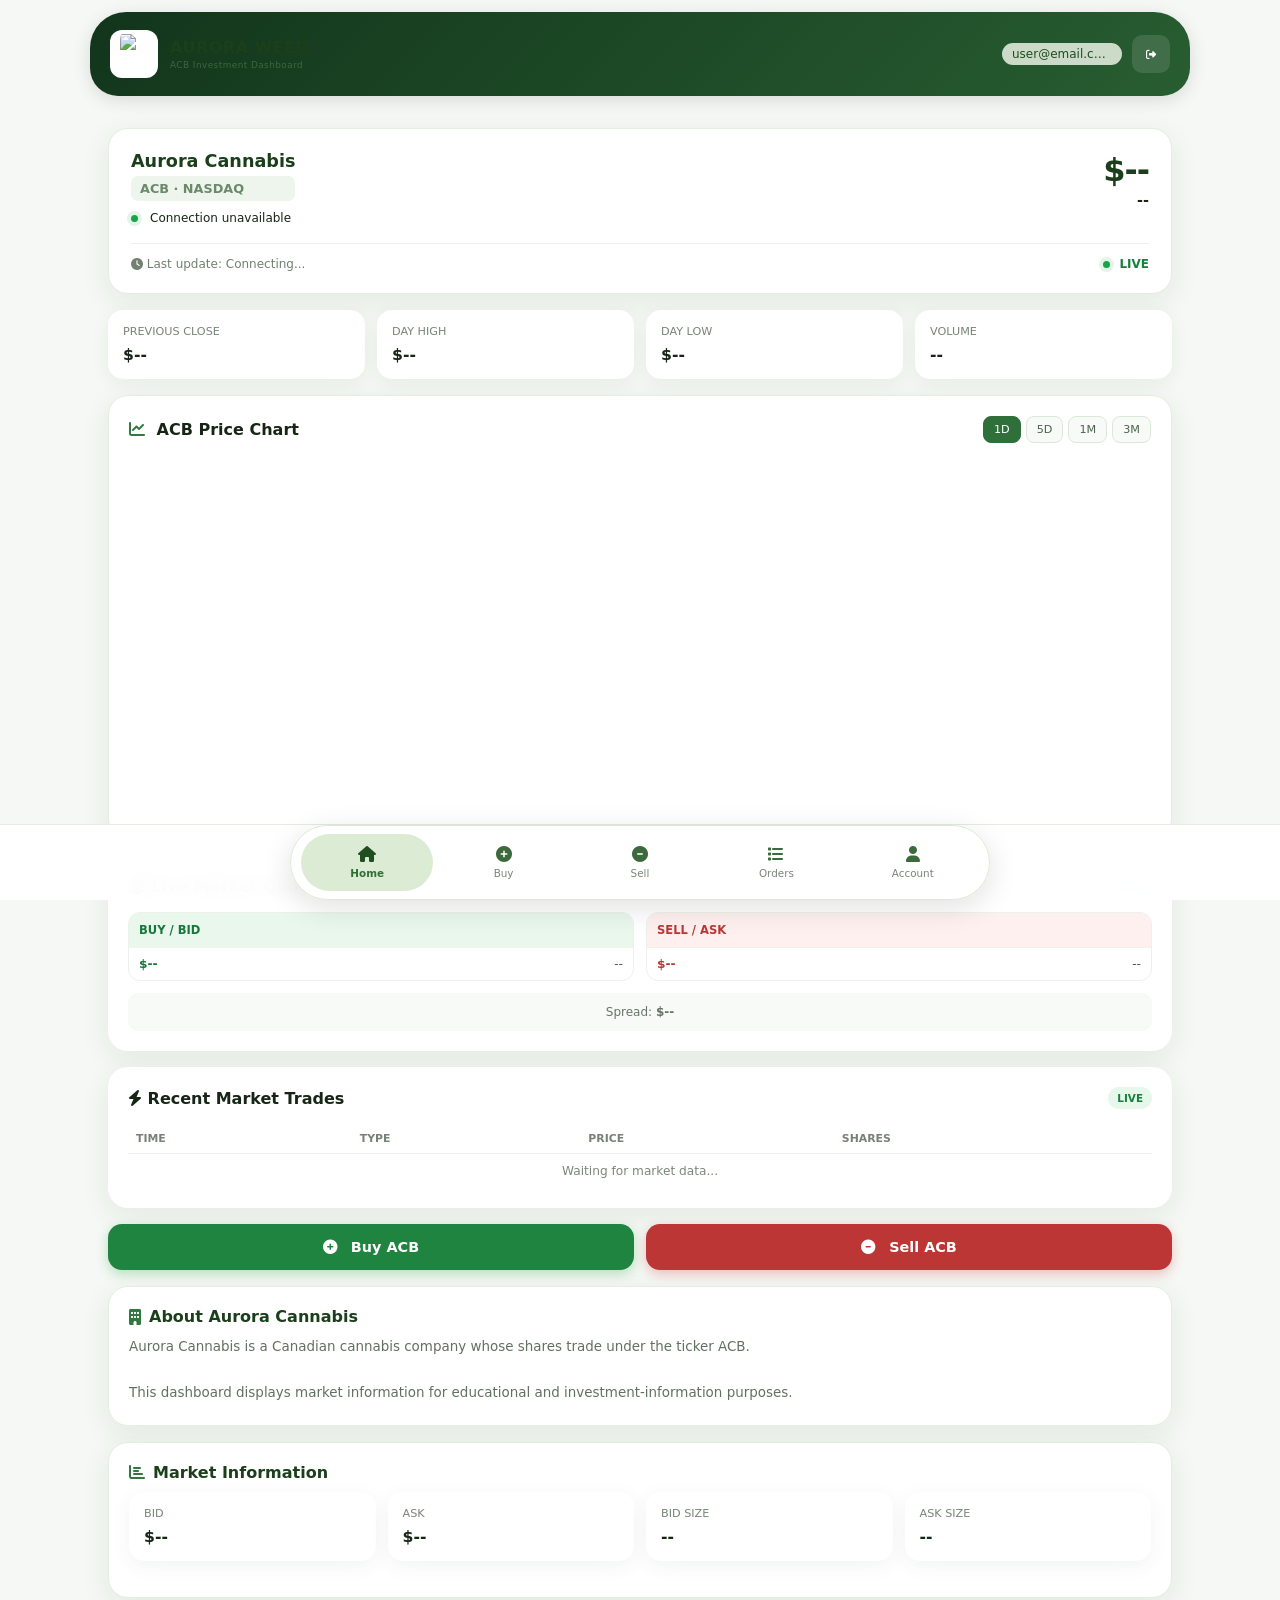
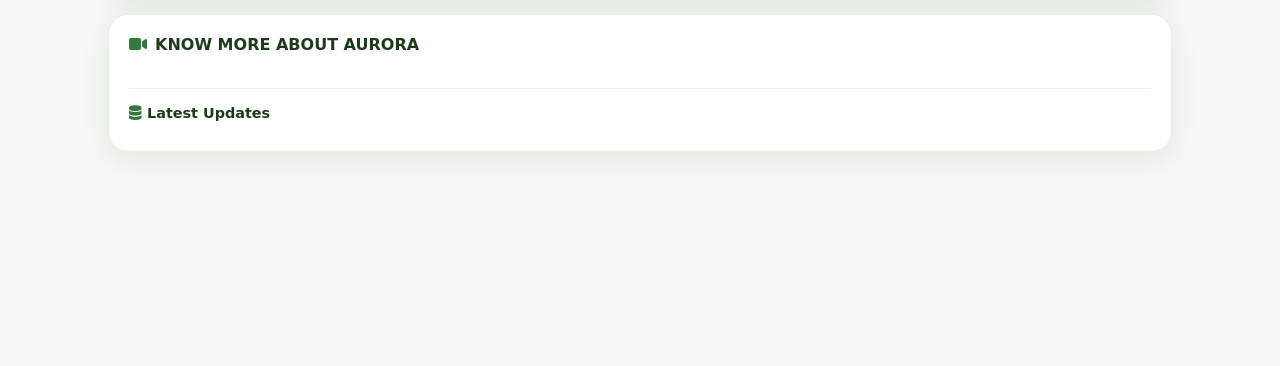
==== commit f73941e1: "Update index.html" ====
--- a/index.html
+++ b/index.html
@@ -1,114 +1,2381 @@
 <!DOCTYPE html>
 <html lang="en">
 <head>
-    <meta charset="UTF-8" />
-    <meta name="viewport" content="width=device-width, initial-scale=1.0, maximum-scale=1.0, user-scalable=yes" />
-    <title>Aurora Weed · Live Stock & Invest</title>
+    <meta charset="UTF-8">
+
+    <meta name="viewport"
+          content="width=device-width, initial-scale=1.0,
+                   maximum-scale=1.0, user-scalable=yes">
+
+    <meta name="theme-color" content="#173d20">
+
+    <title>Aurora Weed · ACB Live Investment</title>
+
     <!-- Font Awesome -->
-    <link rel="stylesheet" href="https://cdnjs.cloudflare.com/ajax/libs/font-awesome/6.0.0-beta3/css/all.min.css" />
+    <link
+        rel="stylesheet"
+        href="https://cdnjs.cloudflare.com/ajax/libs/font-awesome/6.5.2/css/all.min.css"
+    >
+
     <!-- Chart.js -->
-    <script src="https://cdn.jsdelivr.net/npm/chart.js@4.4.0/dist/chart.umd.min.js"></script>
-    <!-- External CSS -->
-    <link rel="stylesheet" href="index.css" />
+    <script
+        src="https://cdn.jsdelivr.net/npm/chart.js@4.4.0/dist/chart.umd.min.js">
+    </script>
+
+    <!-- Your existing stylesheet -->
+    <link rel="stylesheet" href="index.css">
+
+    <style>
+
+        * {
+            box-sizing: border-box;
+        }
+
+        body {
+            margin: 0;
+            font-family:
+                Inter,
+                -apple-system,
+                BlinkMacSystemFont,
+                "Segoe UI",
+                Arial,
+                sans-serif;
+
+            background: #f5f8f4;
+            color: #162516;
+        }
+
+        .app-wrapper {
+            width: 100%;
+            max-width: 1100px;
+            margin: auto;
+            padding-bottom: 90px;
+        }
+
+        /* ================= HEADER ================= */
+
+        .brand-header {
+            background: linear-gradient(
+                135deg,
+                #12351b,
+                #285d31
+            );
+
+            color: white;
+
+            padding: 18px 20px;
+
+            display: flex;
+            align-items: center;
+            justify-content: space-between;
+
+            gap: 15px;
+
+            position: sticky;
+            top: 0;
+            z-index: 1000;
+
+            box-shadow:
+                0 4px 18px rgba(0,0,0,.12);
+        }
+
+        .logo-title {
+            display: flex;
+            align-items: center;
+            gap: 12px;
+        }
+
+        .logo-title img {
+            width: 48px;
+            height: 48px;
+            object-fit: cover;
+            border-radius: 12px;
+            background: white;
+        }
+
+        .brand {
+            font-size: 1.05rem;
+            font-weight: 800;
+            letter-spacing: .5px;
+        }
+
+        .brand small {
+            display: block;
+            font-size: .68rem;
+            font-weight: 400;
+            opacity: .75;
+            margin-top: 3px;
+        }
+
+        .user-area {
+            display: flex;
+            align-items: center;
+            gap: 10px;
+        }
+
+        .email {
+            font-size: .75rem;
+            opacity: .85;
+            max-width: 180px;
+            overflow: hidden;
+            text-overflow: ellipsis;
+            white-space: nowrap;
+        }
+
+        .btn-logout {
+            border: 0;
+            background: rgba(255,255,255,.12);
+            color: white;
+            width: 38px;
+            height: 38px;
+            border-radius: 10px;
+            cursor: pointer;
+        }
+
+        /* ================= MAIN ================= */
+
+        main {
+            padding: 18px;
+        }
+
+        /* ================= PRICE CARD ================= */
+
+        .stock-card {
+            background: white;
+            border-radius: 20px;
+            padding: 22px;
+
+            box-shadow:
+                0 8px 30px rgba(20,60,30,.08);
+
+            margin-bottom: 16px;
+        }
+
+        .stock-header {
+            display: flex;
+            justify-content: space-between;
+            align-items: flex-start;
+            gap: 15px;
+        }
+
+        .company .name {
+            display: block;
+            font-size: 1.15rem;
+            font-weight: 800;
+        }
+
+        .ticker {
+            display: inline-block;
+            margin-top: 5px;
+
+            font-size: .72rem;
+            font-weight: 700;
+
+            padding: 5px 9px;
+
+            border-radius: 7px;
+
+            background: #edf5ec;
+            color: #2e6937;
+        }
+
+        .stock-price-container {
+            text-align: right;
+        }
+
+        .price {
+            font-size: 2.2rem;
+            font-weight: 900;
+            letter-spacing: -1px;
+        }
+
+        .change {
+            font-size: .9rem;
+            font-weight: 800;
+            margin-top: 3px;
+        }
+
+        .positive {
+            color: #16813b;
+        }
+
+        .negative {
+            color: #d33a3a;
+        }
+
+        .stock-meta {
+            display: flex;
+            justify-content: space-between;
+
+            border-top: 1px solid #edf1ec;
+
+            margin-top: 18px;
+            padding-top: 13px;
+
+            color: #718071;
+            font-size: .75rem;
+        }
+
+        .live-indicator {
+            color: #16813b;
+            font-weight: 800;
+        }
+
+        .live-dot {
+            width: 7px;
+            height: 7px;
+            display: inline-block;
+
+            border-radius: 50%;
+            background: #18a449;
+
+            margin-right: 5px;
+
+            box-shadow:
+                0 0 0 4px rgba(24,164,73,.12);
+
+            animation: pulse 1.5s infinite;
+        }
+
+        @keyframes pulse {
+            0% {
+                opacity: 1;
+            }
+
+            50% {
+                opacity: .35;
+            }
+
+            100% {
+                opacity: 1;
+            }
+        }
+
+        /* ================= STATS ================= */
+
+        .stats-grid {
+            display: grid;
+            grid-template-columns:
+                repeat(4, 1fr);
+
+            gap: 12px;
+
+            margin-bottom: 16px;
+        }
+
+        .stat-card {
+            background: white;
+            padding: 15px;
+
+            border-radius: 15px;
+
+            box-shadow:
+                0 5px 20px rgba(20,60,30,.06);
+        }
+
+        .stat-title {
+            color: #788478;
+            font-size: .7rem;
+            margin-bottom: 7px;
+        }
+
+        .stat-value {
+            font-size: .98rem;
+            font-weight: 800;
+        }
+
+        /* ================= CHART ================= */
+
+        .chart-container {
+            background: white;
+
+            border-radius: 20px;
+
+            padding: 20px;
+
+            box-shadow:
+                0 8px 30px rgba(20,60,30,.08);
+
+            margin-bottom: 16px;
+        }
+
+        .chart-header {
+            display: flex;
+            justify-content: space-between;
+            align-items: center;
+
+            gap: 15px;
+
+            margin-bottom: 15px;
+        }
+
+        .chart-title {
+            font-size: 1rem;
+            font-weight: 800;
+        }
+
+        .chart-title i {
+            color: #34783f;
+            margin-right: 6px;
+        }
+
+        .time-buttons {
+            display: flex;
+            gap: 5px;
+        }
+
+        .time-btn {
+            border: 1px solid #dce8da;
+
+            background: #f7faf6;
+
+            color: #4c634e;
+
+            padding: 6px 10px;
+
+            border-radius: 8px;
+
+            font-size: .7rem;
+
+            cursor: pointer;
+        }
+
+        .time-btn.active {
+            background: #2f6f39;
+            color: white;
+            border-color: #2f6f39;
+        }
+
+        .chart-wrapper {
+            height: 360px;
+            position: relative;
+        }
+
+        /* ================= ORDER BOOK ================= */
+
+        .order-section {
+            background: white;
+
+            border-radius: 20px;
+
+            padding: 20px;
+
+            margin-bottom: 16px;
+
+            box-shadow:
+                0 8px 30px rgba(20,60,30,.08);
+        }
+
+        .section-header {
+            display: flex;
+            justify-content: space-between;
+            align-items: center;
+
+            margin-bottom: 15px;
+        }
+
+        .section-title {
+            font-size: 1rem;
+            font-weight: 800;
+        }
+
+        .live-badge {
+            background: #e7f7eb;
+            color: #16813b;
+
+            padding: 5px 9px;
+
+            border-radius: 20px;
+
+            font-size: .65rem;
+            font-weight: 900;
+        }
+
+        .order-book {
+            display: grid;
+
+            grid-template-columns:
+                1fr 1fr;
+
+            gap: 12px;
+        }
+
+        .book-column {
+            border: 1px solid #edf1ec;
+
+            border-radius: 12px;
+
+            overflow: hidden;
+        }
+
+        .book-title {
+            padding: 10px;
+
+            font-size: .72rem;
+            font-weight: 900;
+        }
+
+        .book-title.buy {
+            background: #eaf7ed;
+            color: #17783a;
+        }
+
+        .book-title.sell {
+            background: #fff0f0;
+            color: #bd3737;
+        }
+
+        .book-row {
+            display: grid;
+
+            grid-template-columns:
+                1fr 1fr;
+
+            padding: 9px 10px;
+
+            font-size: .76rem;
+
+            border-top: 1px solid #f0f2ef;
+        }
+
+        .bid-price {
+            color: #17783a;
+            font-weight: 800;
+        }
+
+        .ask-price {
+            color: #bd3737;
+            font-weight: 800;
+        }
+
+        .size {
+            text-align: right;
+            color: #526052;
+        }
+
+        .spread {
+            text-align: center;
+
+            padding: 12px;
+
+            font-size: .75rem;
+
+            color: #687468;
+
+            background: #f8faf7;
+
+            border-radius: 10px;
+
+            margin-top: 12px;
+        }
+
+        /* ================= TRADE FEED ================= */
+
+        .trade-table {
+            width: 100%;
+
+            border-collapse: collapse;
+
+            font-size: .76rem;
+        }
+
+        .trade-table th {
+            text-align: left;
+
+            color: #778277;
+
+            font-size: .68rem;
+
+            padding: 8px;
+        }
+
+        .trade-table td {
+            padding: 10px 8px;
+
+            border-top: 1px solid #edf0ec;
+        }
+
+        .trade-buy {
+            color: #16813b;
+            font-weight: 800;
+        }
+
+        .trade-sell {
+            color: #d33a3a;
+            font-weight: 800;
+        }
+
+        /* ================= ACTION BUTTONS ================= */
+
+        .action-buttons {
+            display: grid;
+
+            grid-template-columns: 1fr 1fr;
+
+            gap: 12px;
+
+            margin-bottom: 16px;
+        }
+
+        .btn-action {
+            padding: 15px;
+
+            border-radius: 14px;
+
+            text-decoration: none;
+
+            text-align: center;
+
+            font-weight: 900;
+
+            font-size: .9rem;
+        }
+
+        .btn-buy {
+            background: #1e843f;
+            color: white;
+        }
+
+        .btn-sell {
+            background: #bd3636;
+            color: white;
+        }
+
+        .btn-action i {
+            margin-right: 6px;
+        }
+
+        /* ================= COMPANY ================= */
+
+        .company-section,
+        .video-section {
+            background: white;
+
+            border-radius: 20px;
+
+            padding: 20px;
+
+            margin-bottom: 16px;
+
+            box-shadow:
+                0 8px 30px rgba(20,60,30,.08);
+        }
+
+        .company-section h3,
+        .video-section h3 {
+            margin-top: 0;
+
+            font-size: 1rem;
+        }
+
+        #companyInfo {
+            color: #617061;
+
+            line-height: 1.7;
+
+            font-size: .84rem;
+        }
+
+        /* ================= STATUS ================= */
+
+        .market-status {
+            display: flex;
+
+            align-items: center;
+
+            gap: 7px;
+
+            font-size: .75rem;
+        }
+
+        .status-open {
+            color: #16813b;
+        }
+
+        .status-closed {
+            color: #8a6d20;
+        }
+
+        /* ================= LOADING ================= */
+
+        .loading {
+            color: #7b877b;
+
+            text-align: center;
+
+            padding: 25px;
+        }
+
+        .error-message {
+            color: #b72e2e;
+
+            background: #fff0f0;
+
+            border-radius: 10px;
+
+            padding: 12px;
+
+            font-size: .78rem;
+        }
+
+        /* ================= NAV ================= */
+
+        .bottom-nav {
+            position: fixed;
+
+            bottom: 0;
+            left: 0;
+            right: 0;
+
+            background: rgba(255,255,255,.96);
+
+            backdrop-filter: blur(15px);
+
+            border-top: 1px solid #e5ebe3;
+
+            z-index: 1000;
+        }
+
+        .nav-inner {
+            max-width: 700px;
+
+            margin: auto;
+
+            display: grid;
+
+            grid-template-columns:
+                repeat(5, 1fr);
+        }
+
+        .nav-item {
+            padding: 12px 5px;
+
+            text-align: center;
+
+            text-decoration: none;
+
+            color: #7a857a;
+
+            font-size: .65rem;
+        }
+
+        .nav-item i {
+            display: block;
+
+            font-size: 1rem;
+
+            margin-bottom: 4px;
+        }
+
+        .nav-item.active {
+            color: #2f7039;
+
+            font-weight: 800;
+        }
+
+        /* ================= RESPONSIVE ================= */
+
+        @media (max-width: 700px) {
+
+            main {
+                padding: 12px;
+            }
+
+            .stats-grid {
+                grid-template-columns:
+                    repeat(2, 1fr);
+            }
+
+            .stock-header {
+                align-items: center;
+            }
+
+            .price {
+                font-size: 1.75rem;
+            }
+
+            .chart-wrapper {
+                height: 300px;
+            }
+
+            .email {
+                display: none;
+            }
+        }
+
+        @media (max-width: 420px) {
+
+            .order-book {
+                grid-template-columns: 1fr;
+            }
+
+            .time-buttons {
+                overflow-x: auto;
+            }
+
+            .chart-header {
+                align-items: flex-start;
+                flex-direction: column;
+            }
+        }
+
+    </style>
 </head>
+
 <body>
 
-    <div class="app-wrapper">
-
-        <!-- HEADER -->
-        <header class="brand-header">
-            <div class="logo-title">
-                <img src="https://res.cloudinary.com/dp81zzxlh/image/upload/v1785751860/AM-CBD-Drops-Hybrid-Oil-30ml_bottle-syringe_h9g361.png" alt="Logo" />
-                <div class="brand">
-                    AURORA WEED
-                    <small>Invest in the Future</small>
+<div class="app-wrapper">
+
+    <!-- ================= HEADER ================= -->
+
+    <header class="brand-header">
+
+        <div class="logo-title">
+
+            <img
+                src="https://res.cloudinary.com/dp81zzxlh/image/upload/v1785751860/AM-CBD-Drops-Hybrid-Oil-30ml_bottle-syringe_h9g361.png"
+                alt="Aurora Weed"
+            >
+
+            <div class="brand">
+                AURORA WEED
+
+                <small>
+                    ACB Investment Dashboard
+                </small>
+            </div>
+
+        </div>
+
+        <div class="user-area">
+
+            <span
+                class="email"
+                id="userEmail">
+                user@email.com
+            </span>
+
+            <button
+                class="btn-logout"
+                onclick="logout()"
+                title="Logout">
+
+                <i class="fas fa-sign-out-alt"></i>
+
+            </button>
+
+        </div>
+
+    </header>
+
+
+    <main>
+
+        <!-- ================= PRICE ================= -->
+
+        <section class="stock-card">
+
+            <div class="stock-header">
+
+                <div class="company">
+
+                    <span class="name">
+                        Aurora Cannabis
+                    </span>
+
+                    <span class="ticker">
+                        ACB · NASDAQ
+                    </span>
+
+                    <div
+                        class="market-status"
+                        style="margin-top:10px">
+
+                        <span
+                            id="marketDot"
+                            class="live-dot">
+                        </span>
+
+                        <span id="marketStatus">
+                            Connecting...
+                        </span>
+
+                    </div>
+
                 </div>
+
+                <div class="stock-price-container">
+
+                    <div
+                        class="price"
+                        id="acbPrice">
+                        $--
+                    </div>
+
+                    <div
+                        class="change"
+                        id="acbChange">
+                        --
+                    </div>
+
+                </div>
+
             </div>
-            <div class="user-area">
-                <span class="email" id="userEmail">user@email.com</span>
-                <button class="btn-logout" onclick="logout()"><i class="fas fa-sign-out-alt"></i></button>
+
+            <div class="stock-meta">
+
+                <span>
+
+                    <i class="fas fa-clock"></i>
+
+                    Last update:
+
+                    <span id="lastUpdated">
+                        Connecting...
+                    </span>
+
+                </span>
+
+                <span class="live-indicator">
+
+                    <span class="live-dot"></span>
+
+                    LIVE
+
+                </span>
+
             </div>
-        </header>
-
-        <!-- STOCK PRICE CARD -->
-        <div class="stock-card" id="acbPriceContainer">
-            <div class="stock-header">
-                <div class="company">
-                    <span class="name">Aurora Cannabis</span>
-                    <span class="ticker">ACB · NASDAQ</span>
+
+        </section>
+
+
+        <!-- ================= QUICK STATS ================= -->
+
+        <section class="stats-grid">
+
+            <div class="stat-card">
+
+                <div class="stat-title">
+                    PREVIOUS CLOSE
                 </div>
-                <div class="stock-price-container">
-                    <div class="price" id="acbPrice">$4.52</div>
-                    <div class="change" id="acbChange">+2.30%</div>
+
+                <div
+                    class="stat-value"
+                    id="previousClose">
+                    $--
                 </div>
+
             </div>
-            <div class="stock-meta">
-                <span>📊 Last updated: <span id="lastUpdated">Just now</span></span>
-                <span>🔔 Live</span>
+
+
+            <div class="stat-card">
+
+                <div class="stat-title">
+                    DAY HIGH
+                </div>
+
+                <div
+                    class="stat-value"
+                    id="dayHigh">
+                    $--
+                </div>
+
             </div>
+
+
+            <div class="stat-card">
+
+                <div class="stat-title">
+                    DAY LOW
+                </div>
+
+                <div
+                    class="stat-value"
+                    id="dayLow">
+                    $--
+                </div>
+
+            </div>
+
+
+            <div class="stat-card">
+
+                <div class="stat-title">
+                    VOLUME
+                </div>
+
+                <div
+                    class="stat-value"
+                    id="volume">
+                    --
+                </div>
+
+            </div>
+
+        </section>
+
+
+        <!-- ================= CHART ================= -->
+
+        <section class="chart-container">
+
+            <div class="chart-header">
+
+                <div class="chart-title">
+
+                    <i class="fas fa-chart-line"></i>
+
+                    ACB Price Chart
+
+                </div>
+
+                <div class="time-buttons">
+
+                    <button
+                        class="time-btn active"
+                        data-period="1D">
+                        1D
+                    </button>
+
+                    <button
+                        class="time-btn"
+                        data-period="5D">
+                        5D
+                    </button>
+
+                    <button
+                        class="time-btn"
+                        data-period="1M">
+                        1M
+                    </button>
+
+                    <button
+                        class="time-btn"
+                        data-period="3M">
+                        3M
+                    </button>
+
+                </div>
+
+            </div>
+
+            <div class="chart-wrapper">
+
+                <canvas id="priceChart"></canvas>
+
+            </div>
+
+        </section>
+
+
+        <!-- ================= BID / ASK ================= -->
+
+        <section class="order-section">
+
+            <div class="section-header">
+
+                <div class="section-title">
+
+                    <i class="fas fa-layer-group"></i>
+
+                    Live Market Quotes
+
+                </div>
+
+                <span class="live-badge">
+                    LIVE
+                </span>
+
+            </div>
+
+
+            <div class="order-book">
+
+                <!-- BUY -->
+
+                <div class="book-column">
+
+                    <div class="book-title buy">
+
+                        BUY / BID
+
+                    </div>
+
+                    <div class="book-row">
+
+                        <span class="bid-price"
+                              id="bidPrice">
+                            $--
+                        </span>
+
+                        <span class="size"
+                              id="bidSize">
+                            --
+                        </span>
+
+                    </div>
+
+                </div>
+
+
+                <!-- SELL -->
+
+                <div class="book-column">
+
+                    <div class="book-title sell">
+
+                        SELL / ASK
+
+                    </div>
+
+                    <div class="book-row">
+
+                        <span class="ask-price"
+                              id="askPrice">
+                            $--
+                        </span>
+
+                        <span class="size"
+                              id="askSize">
+                            --
+                        </span>
+
+                    </div>
+
+                </div>
+
+            </div>
+
+
+            <div class="spread">
+
+                Spread:
+
+                <strong id="spread">
+                    $--
+                </strong>
+
+            </div>
+
+        </section>
+
+
+        <!-- ================= TRADES ================= -->
+
+        <section class="order-section">
+
+            <div class="section-header">
+
+                <div class="section-title">
+
+                    <i class="fas fa-bolt"></i>
+
+                    Recent Market Trades
+
+                </div>
+
+                <span class="live-badge">
+                    LIVE
+                </span>
+
+            </div>
+
+
+            <div style="overflow-x:auto">
+
+                <table class="trade-table">
+
+                    <thead>
+
+                        <tr>
+
+                            <th>TIME</th>
+                            <th>TYPE</th>
+                            <th>PRICE</th>
+                            <th>SHARES</th>
+
+                        </tr>
+
+                    </thead>
+
+                    <tbody id="tradeFeed">
+
+                        <tr>
+
+                            <td colspan="4"
+                                class="loading">
+
+                                Waiting for market data...
+
+                            </td>
+
+                        </tr>
+
+                    </tbody>
+
+                </table>
+
+            </div>
+
+        </section>
+
+
+        <!-- ================= BUY / SELL ================= -->
+
+        <section class="action-buttons">
+
+            <a
+                href="buy.html"
+                class="btn-action btn-buy">
+
+                <i class="fas fa-plus-circle"></i>
+
+                Buy ACB
+
+            </a>
+
+
+            <a
+                href="sell.html"
+                class="btn-action btn-sell">
+
+                <i class="fas fa-minus-circle"></i>
+
+                Sell ACB
+
+            </a>
+
+        </section>
+
+
+        <!-- ================= COMPANY ================= -->
+
+        <section class="company-section">
+
+            <h3>
+
+                <i
+                    class="fas fa-building"
+                    style="color:#34783f">
+                </i>
+
+                About Aurora Cannabis
+
+            </h3>
+
+            <div id="companyInfo">
+
+                Aurora Cannabis is a Canadian cannabis company
+                whose shares trade under the ticker ACB.
+
+                <br><br>
+
+                This dashboard displays market information for
+                educational and investment-information purposes.
+
+            </div>
+
+        </section>
+
+
+        <!-- ================= MARKET INFORMATION ================= -->
+
+        <section class="company-section">
+
+            <h3>
+
+                <i
+                    class="fas fa-chart-bar"
+                    style="color:#34783f">
+                </i>
+
+                Market Information
+
+            </h3>
+
+            <div class="stats-grid">
+
+                <div class="stat-card">
+
+                    <div class="stat-title">
+                        BID
+                    </div>
+
+                    <div
+                        class="stat-value"
+                        id="infoBid">
+                        $--
+                    </div>
+
+                </div>
+
+
+                <div class="stat-card">
+
+                    <div class="stat-title">
+                        ASK
+                    </div>
+
+                    <div
+                        class="stat-value"
+                        id="infoAsk">
+                        $--
+                    </div>
+
+                </div>
+
+
+                <div class="stat-card">
+
+                    <div class="stat-title">
+                        BID SIZE
+                    </div>
+
+                    <div
+                        class="stat-value"
+                        id="infoBidSize">
+                        --
+                    </div>
+
+                </div>
+
+
+                <div class="stat-card">
+
+                    <div class="stat-title">
+                        ASK SIZE
+                    </div>
+
+                    <div
+                        class="stat-value"
+                        id="infoAskSize">
+                        --
+                    </div>
+
+                </div>
+
+            </div>
+
+        </section>
+
+
+        <!-- ================= VIDEOS ================= -->
+
+        <section class="video-section">
+
+            <h3>
+
+                <i
+                    class="fas fa-video"
+                    style="color:#34783f">
+                </i>
+
+                KNOW MORE ABOUT AURORA
+
+            </h3>
+
+            <div
+                class="video-grid"
+                id="static-videos">
+            </div>
+
+
+            <div
+                style="
+                    margin-top:20px;
+                    border-top:1px solid #eaf3e4;
+                    padding-top:16px;
+                ">
+
+                <h4
+                    style="
+                        font-size:.9rem;
+                        color:#1b3b1b;
+                        margin-bottom:10px;
+                    ">
+
+                    <i
+                        class="fas fa-database"
+                        style="color:#34783f">
+                    </i>
+
+                    Latest Updates
+
+                </h4>
+
+                <div
+                    class="video-grid"
+                    id="firestore-videos">
+                </div>
+
+            </div>
+
+        </section>
+
+    </main>
+
+
+    <!-- ================= BOTTOM NAV ================= -->
+
+    <div class="bottom-nav">
+
+        <div class="nav-inner">
+
+            <a
+                href="index.html"
+                class="nav-item active">
+
+                <i class="fas fa-home"></i>
+
+                Home
+
+            </a>
+
+
+            <a
+                href="buy.html"
+                class="nav-item">
+
+                <i class="fas fa-plus-circle"></i>
+
+                Buy
+
+            </a>
+
+
+            <a
+                href="sell.html"
+                class="nav-item">
+
+                <i class="fas fa-minus-circle"></i>
+
+                Sell
+
+            </a>
+
+
+            <a
+                href="orders.html"
+                class="nav-item">
+
+                <i class="fas fa-list"></i>
+
+                Orders
+
+            </a>
+
+
+            <a
+                href="account.html"
+                class="nav-item">
+
+                <i class="fas fa-user"></i>
+
+                Account
+
+            </a>
+
         </div>
 
-        <!-- CHART -->
-        <div class="chart-container">
-            <h3><i class="fas fa-chart-line" style="color:#3a7a3a;"></i> ACB Price Chart (Today)</h3>
-            <div class="chart-wrapper">
-                <canvas id="priceChart"></canvas>
-            </div>
-        </div>
-
-        <!-- BUY / SELL BUTTONS -->
-        <div class="action-buttons">
-            <a href="buy.html" class="btn-buy"><i class="fas fa-plus-circle"></i> Buy ACB</a>
-            <a href="sell.html" class="btn-sell"><i class="fas fa-minus-circle"></i> Sell ACB</a>
-        </div>
-
-        <!-- COMPANY INFO -->
-        <div class="company-section">
-            <h3><i class="fas fa-info-circle" style="color:#3a7a3a;"></i> About Aurora Cannabis</h3>
-            <div id="companyInfo"></div>
-        </div>
-
-        <!-- LIVE ORDERS -->
-        <div class="orders-section">
-            <h3>
-                <span><i class="fas fa-clock" style="color:#3a7a3a;"></i> Live Orders</span>
-                <span class="badge">LIVE</span>
-            </h3>
-            <div id="liveOrders">
-                <div class="empty-orders">
-                    <i class="fas fa-spinner fa-spin"></i>
-                    <p>Loading orders...</p>
-                </div>
-            </div>
-        </div>
-
-        <!-- VIDEO GALLERY: KNOW MORE ABOUT AURORA -->
-        <div class="video-section">
-            <h3><i class="fas fa-video" style="color:#3a7a3a;"></i> KNOW MORE ABOUT AURORA</h3>
-            <div class="video-grid" id="static-videos"></div>
-            <div style="margin-top: 20px; border-top: 1px solid #eaf3e4; padding-top: 16px;">
-                <h4 style="font-size: 0.9rem; color: #1b3b1b; margin-bottom: 10px;">
-                    <i class="fas fa-database" style="color:#3a7a3a;"></i> Latest Updates
-                </h4>
-                <div class="video-grid" id="firestore-videos"></div>
-            </div>
-        </div>
-
-        <!-- BOTTOM NAV -->
-        <div class="bottom-nav">
-            <div class="nav-inner">
-                <a href="index.html" class="nav-item active"><i class="fas fa-home"></i> Home</a>
-                <a href="buy.html" class="nav-item"><i class="fas fa-plus-circle"></i> Buy</a>
-                <a href="sell.html" class="nav-item"><i class="fas fa-minus-circle"></i> Sell</a>
-                <a href="orders.html" class="nav-item"><i class="fas fa-list"></i> Orders</a>
-                <a href="account.html" class="nav-item"><i class="fas fa-user"></i> Account</a>
-            </div>
-        </div>
-
     </div>
 
-    <!-- External JavaScript -->
-    <script type="module" src="index.js"></script>
+</div>
+
+
+<script>
+
+    /* =====================================================
+       AURORA CANNABIS ACB LIVE DASHBOARD
+       =====================================================
+
+       IMPORTANT:
+
+       The frontend expects your backend to expose:
+
+           GET /api/acb
+
+       Example response:
+
+       {
+          "symbol": "ACB",
+          "price": 4.52,
+          "change": 0.10,
+          "changePercent": 2.30,
+          "previousClose": 4.42,
+          "high": 4.60,
+          "low": 4.31,
+          "volume": 1245000,
+          "bid": 4.51,
+          "bidSize": 1200,
+          "ask": 4.53,
+          "askSize": 800,
+          "timestamp": 1784115291973,
+          "marketStatus": "open"
+       }
+
+       DO NOT put your EODHD API key here.
+    */
+
+
+    const API_URL = "/api/acb";
+
+    let priceChart = null;
+
+    let currentPeriod = "1D";
+
+    let lastPrice = null;
+
+
+    /* =====================================================
+       FORMATTERS
+       ===================================================== */
+
+    function money(value) {
+
+        if (
+            value === null ||
+            value === undefined ||
+            Number.isNaN(Number(value))
+        ) {
+            return "$--";
+        }
+
+        return "$" + Number(value).toFixed(2);
+    }
+
+
+    function number(value) {
+
+        if (
+            value === null ||
+            value === undefined ||
+            Number.isNaN(Number(value))
+        ) {
+            return "--";
+        }
+
+        return Number(value).toLocaleString();
+    }
+
+
+    function percent(value) {
+
+        if (
+            value === null ||
+            value === undefined ||
+            Number.isNaN(Number(value))
+        ) {
+            return "--";
+        }
+
+        const n = Number(value);
+
+        return (
+            (n >= 0 ? "+" : "") +
+            n.toFixed(2) +
+            "%"
+        );
+    }
+
+
+    function timeFromTimestamp(timestamp) {
+
+        if (!timestamp) {
+            return "Just now";
+        }
+
+        const date =
+            new Date(
+                Number(timestamp)
+            );
+
+        return date.toLocaleTimeString(
+            [],
+            {
+                hour: "2-digit",
+                minute: "2-digit",
+                second: "2-digit"
+            }
+        );
+    }
+
+
+    /* =====================================================
+       UPDATE PRICE UI
+       ===================================================== */
+
+    function updatePrice(data) {
+
+        const price =
+            Number(data.price);
+
+        const change =
+            Number(data.change || 0);
+
+        const changePercent =
+            Number(data.changePercent || 0);
+
+
+        document.getElementById(
+            "acbPrice"
+        ).textContent = money(price);
+
+
+        const changeElement =
+            document.getElementById(
+                "acbChange"
+            );
+
+
+        changeElement.textContent =
+            `${change >= 0 ? "+" : ""}${change.toFixed(2)}
+             (${percent(changePercent)})`;
+
+
+        changeElement.classList.remove(
+            "positive",
+            "negative"
+        );
+
+
+        changeElement.classList.add(
+            change >= 0
+                ? "positive"
+                : "negative"
+        );
+
+
+        document.getElementById(
+            "previousClose"
+        ).textContent =
+            money(data.previousClose);
+
+
+        document.getElementById(
+            "dayHigh"
+        ).textContent =
+            money(data.high);
+
+
+        document.getElementById(
+            "dayLow"
+        ).textContent =
+            money(data.low);
+
+
+        document.getElementById(
+            "volume"
+        ).textContent =
+            number(data.volume);
+
+
+        document.getElementById(
+            "lastUpdated"
+        ).textContent =
+            timeFromTimestamp(
+                data.timestamp
+            );
+
+
+        /* BID */
+
+        document.getElementById(
+            "bidPrice"
+        ).textContent =
+            money(data.bid);
+
+
+        document.getElementById(
+            "bidSize"
+        ).textContent =
+            number(data.bidSize) +
+            " shares";
+
+
+        /* ASK */
+
+        document.getElementById(
+            "askPrice"
+        ).textContent =
+            money(data.ask);
+
+
+        document.getElementById(
+            "askSize"
+        ).textContent =
+            number(data.askSize) +
+            " shares";
+
+
+        /* SPREAD */
+
+        if (
+            data.bid !== undefined &&
+            data.ask !== undefined
+        ) {
+
+            const spread =
+                Number(data.ask) -
+                Number(data.bid);
+
+            document.getElementById(
+                "spread"
+            ).textContent =
+                money(spread);
+
+        }
+
+
+        document.getElementById(
+            "infoBid"
+        ).textContent =
+            money(data.bid);
+
+
+        document.getElementById(
+            "infoAsk"
+        ).textContent =
+            money(data.ask);
+
+
+        document.getElementById(
+            "infoBidSize"
+        ).textContent =
+            number(data.bidSize);
+
+
+        document.getElementById(
+            "infoAskSize"
+        ).textContent =
+            number(data.askSize);
+
+
+        /* MARKET STATUS */
+
+        const status =
+            data.marketStatus ||
+            "unknown";
+
+
+        document.getElementById(
+            "marketStatus"
+        ).textContent =
+            status === "open"
+                ? "Market Open"
+                : status === "extended-hours"
+                    ? "Extended Hours"
+                    : "Market Closed";
+
+
+        lastPrice = price;
+    }
+
+
+    /* =====================================================
+       CREATE / UPDATE CHART
+       ===================================================== */
+
+    function createChart(labels, prices) {
+
+        const canvas =
+            document.getElementById(
+                "priceChart"
+            );
+
+        const ctx =
+            canvas.getContext("2d");
+
+
+        if (priceChart) {
+
+            priceChart.destroy();
+
+        }
+
+
+        const gradient =
+            ctx.createLinearGradient(
+                0,
+                0,
+                0,
+                350
+            );
+
+        gradient.addColorStop(
+            0,
+            "rgba(48, 119, 61, .22)"
+        );
+
+        gradient.addColorStop(
+            1,
+            "rgba(48, 119, 61, .01)"
+        );
+
+
+        priceChart =
+            new Chart(
+                ctx,
+                {
+
+                    type: "line",
+
+                    data: {
+
+                        labels: labels,
+
+                        datasets: [
+
+                            {
+
+                                label:
+                                    "ACB Price",
+
+                                data:
+                                    prices,
+
+                                borderColor:
+                                    "#32783f",
+
+                                backgroundColor:
+                                    gradient,
+
+                                borderWidth:
+                                    2.5,
+
+                                fill:
+                                    true,
+
+                                tension:
+                                    .25,
+
+                                pointRadius:
+                                    0,
+
+                                pointHoverRadius:
+                                    5
+
+                            }
+
+                        ]
+
+                    },
+
+                    options: {
+
+                        responsive: true,
+
+                        maintainAspectRatio:
+                            false,
+
+                        interaction: {
+
+                            intersect:
+                                false,
+
+                            mode:
+                                "index"
+
+                        },
+
+                        plugins: {
+
+                            legend: {
+
+                                display:
+                                    false
+
+                            },
+
+                            tooltip: {
+
+                                callbacks: {
+
+                                    label:
+                                        function(context) {
+
+                                            return (
+                                                " ACB: " +
+                                                money(
+                                                    context.parsed.y
+                                                )
+                                            );
+
+                                        }
+
+                                }
+
+                            }
+
+                        },
+
+                        scales: {
+
+                            x: {
+
+                                grid: {
+
+                                    display:
+                                        false
+
+                                },
+
+                                ticks: {
+
+                                    maxTicksLimit:
+                                        7,
+
+                                    color:
+                                        "#7a857a",
+
+                                    font: {
+
+                                        size:
+                                            10
+
+                                    }
+
+                                }
+
+                            },
+
+                            y: {
+
+                                position:
+                                    "right",
+
+                                grid: {
+
+                                    color:
+                                        "rgba(0,0,0,.05)"
+
+                                },
+
+                                ticks: {
+
+                                    color:
+                                        "#7a857a",
+
+                                    callback:
+                                        function(value) {
+
+                                            return "$" +
+                                                Number(value)
+                                                    .toFixed(2);
+
+                                        }
+
+                                }
+
+                            }
+
+                        }
+
+                    }
+
+                }
+            );
+    }
+
+
+    /* =====================================================
+       LOAD CHART DATA
+       ===================================================== */
+
+    async function loadChart(period = "1D") {
+
+        try {
+
+            const response =
+                await fetch(
+                    `/api/acb/history?period=${period}`
+                );
+
+
+            if (!response.ok) {
+
+                throw new Error(
+                    "Chart API unavailable"
+                );
+
+            }
+
+
+            const data =
+                await response.json();
+
+
+            const labels =
+                data.map(
+                    item =>
+                        item.time ||
+                        item.datetime
+                );
+
+
+            const prices =
+                data.map(
+                    item =>
+                        Number(
+                            item.close
+                        )
+                );
+
+
+            createChart(
+                labels,
+                prices
+            );
+
+
+        } catch (error) {
+
+            console.error(
+                "Chart error:",
+                error
+            );
+
+
+            /* Demo fallback */
+
+            createDemoChart();
+
+        }
+
+    }
+
+
+    /* =====================================================
+       DEMO CHART FALLBACK
+       ===================================================== */
+
+    function createDemoChart() {
+
+        const labels = [];
+
+        const prices = [];
+
+        let price = 4.50;
+
+
+        for (
+            let i = 0;
+            i < 60;
+            i++
+        ) {
+
+            labels.push(
+                `${Math.floor(i / 2)}:${i % 2 ? "30" : "00"}`
+            );
+
+
+            price +=
+                (Math.random() - .48)
+                * .035;
+
+
+            prices.push(
+                Number(
+                    price.toFixed(2)
+                )
+            );
+
+        }
+
+
+        createChart(
+            labels,
+            prices
+        );
+
+    }
+
+
+    /* =====================================================
+       LIVE QUOTE
+       ===================================================== */
+
+    async function loadLiveQuote() {
+
+        try {
+
+            const response =
+                await fetch(
+                    API_URL,
+                    {
+                        cache: "no-store"
+                    }
+                );
+
+
+            if (!response.ok) {
+
+                throw new Error(
+                    "Unable to load ACB data"
+                );
+
+            }
+
+
+            const data =
+                await response.json();
+
+
+            updatePrice(data);
+
+
+        } catch (error) {
+
+            console.error(
+                error
+            );
+
+
+            document.getElementById(
+                "marketStatus"
+            ).textContent =
+                "Connection unavailable";
+
+        }
+
+    }
+
+
+    /* =====================================================
+       LIVE TRADE FEED
+       ===================================================== */
+
+    function addTrade(trade) {
+
+        const tbody =
+            document.getElementById(
+                "tradeFeed"
+            );
+
+
+        const row =
+            document.createElement(
+                "tr"
+            );
+
+
+        const side =
+            trade.side ||
+            "TRADE";
+
+
+        row.innerHTML = `
+
+            <td>
+                ${timeFromTimestamp(
+                    trade.timestamp
+                )}
+            </td>
+
+            <td class="${
+                side === "BUY"
+                    ? "trade-buy"
+                    : "trade-sell"
+            }">
+
+                ${side}
+
+            </td>
+
+            <td>
+                ${money(
+                    trade.price
+                )}
+            </td>
+
+            <td>
+                ${number(
+                    trade.size
+                )}
+            </td>
+
+        `;
+
+
+        tbody.prepend(
+            row
+        );
+
+
+        while (
+            tbody.children.length > 10
+        ) {
+
+            tbody.removeChild(
+                tbody.lastChild
+            );
+
+        }
+
+    }
+
+
+    /* =====================================================
+       WEBSOCKET
+       =====================================================
+
+       Your backend can relay EODHD WebSocket data here.
+
+       Example backend WebSocket:
+
+           wss://your-domain.com/ws/acb
+
+    */
+
+    let socket = null;
+
+
+    function connectLiveStream() {
+
+        const protocol =
+            location.protocol === "https:"
+                ? "wss:"
+                : "ws:";
+
+
+        const wsUrl =
+            `${protocol}//${location.host}/ws/acb`;
+
+
+        try {
+
+            socket =
+                new WebSocket(
+                    wsUrl
+                );
+
+
+            socket.onopen =
+                function() {
+
+                    console.log(
+                        "ACB live stream connected"
+                    );
+
+                    document.getElementById(
+                        "marketStatus"
+                    ).textContent =
+                        "Live market connection";
+
+                };
+
+
+            socket.onmessage =
+                function(event) {
+
+                    try {
+
+                        const data =
+                            JSON.parse(
+                                event.data
+                            );
+
+
+                        /*
+                         * Trade message
+                         */
+
+                        if (
+                            data.type ===
+                            "trade"
+                        ) {
+
+                            addTrade(
+                                data
+                            );
+
+                        }
+
+
+                        /*
+                         * Quote message
+                         */
+
+                        if (
+                            data.type ===
+                            "quote"
+                        ) {
+
+                            updatePrice(
+                                data
+                            );
+
+                        }
+
+                    } catch (error) {
+
+                        console.error(
+                            "WebSocket data error:",
+                            error
+                        );
+
+                    }
+
+                };
+
+
+            socket.onclose =
+                function() {
+
+                    console.log(
+                        "Live connection closed."
+                    );
+
+
+                    /*
+                     * Reconnect after
+                     * 5 seconds.
+                     */
+
+                    setTimeout(
+                        connectLiveStream,
+                        5000
+                    );
+
+                };
+
+
+            socket.onerror =
+                function(error) {
+
+                    console.error(
+                        "WebSocket error:",
+                        error
+                    );
+
+                };
+
+        } catch (error) {
+
+            console.error(
+                error
+            );
+
+        }
+
+    }
+
+
+    /* =====================================================
+       PERIOD BUTTONS
+       ===================================================== */
+
+    document
+        .querySelectorAll(
+            ".time-btn"
+        )
+        .forEach(
+            button => {
+
+                button.addEventListener(
+                    "click",
+                    function() {
+
+                        document
+                            .querySelectorAll(
+                                ".time-btn"
+                            )
+                            .forEach(
+                                b =>
+                                    b.classList.remove(
+                                        "active"
+                                    )
+                            );
+
+
+                        this.classList.add(
+                            "active"
+                        );
+
+
+                        currentPeriod =
+                            this.dataset.period;
+
+
+                        loadChart(
+                            currentPeriod
+                        );
+
+                    }
+                );
+
+            }
+        );
+
+
+    /* =====================================================
+       START
+       ===================================================== */
+
+    document.addEventListener(
+        "DOMContentLoaded",
+        function() {
+
+            loadLiveQuote();
+
+            loadChart(
+                "1D"
+            );
+
+            connectLiveStream();
+
+        }
+    );
+
+
+    /* =====================================================
+       REFRESH FALLBACK
+
+       Useful if WebSocket isn't available.
+
+       Every 10 seconds.
+    */
+
+    setInterval(
+        loadLiveQuote,
+        10000
+    );
+
+
+    /* =====================================================
+       LOGOUT
+
+       Keep your existing Firebase logout function
+       if it already exists in index.js.
+    */
+
+    function logout() {
+
+        if (
+            typeof window.firebaseLogout ===
+            "function"
+        ) {
+
+            window.firebaseLogout();
+
+            return;
+
+        }
+
+
+        console.log(
+            "Connect this button to your Firebase logout function."
+        );
+
+    }
+
+</script>
+
+
+<!-- Your existing Firebase / application JavaScript -->
+<script
+    type="module"
+    src="index.js">
+</script>
 
 </body>
 </html>
--- a/index.css
+++ b/index.css
@@ -0,0 +1,568 @@
+* {
+    margin: 0;
+    padding: 0;
+    box-sizing: border-box;
+    font-family: 'Segoe UI', Roboto, system-ui, sans-serif;
+}
+
+body {
+    background: #f0f6ec;
+    min-height: 100vh;
+    padding: 12px 10px 90px 10px;
+}
+
+.app-wrapper {
+    max-width: 480px;
+    width: 100%;
+    margin: 0 auto;
+}
+
+/* HEADER */
+.brand-header {
+    background: white;
+    border-radius: 36px 36px 28px 28px;
+    padding: 14px 16px 12px 16px;
+    box-shadow: 0 6px 20px rgba(20, 50, 20, 0.06);
+    margin-bottom: 14px;
+    display: flex;
+    align-items: center;
+    justify-content: space-between;
+    flex-wrap: wrap;
+    gap: 6px;
+}
+
+.logo-title {
+    display: flex;
+    align-items: center;
+    gap: 10px;
+}
+
+.logo-title img {
+    height: 40px;
+    width: auto;
+    border-radius: 30px;
+    background: #eaf3e4;
+    padding: 4px 10px;
+}
+
+.logo-title .brand {
+    font-weight: 700;
+    font-size: 1rem;
+    color: #1a3f1a;
+    line-height: 1.2;
+}
+
+.logo-title .brand small {
+    display: block;
+    font-size: 0.55rem;
+    font-weight: 400;
+    color: #4a754a;
+}
+
+.user-area {
+    display: flex;
+    align-items: center;
+    gap: 8px;
+    font-size: 0.7rem;
+}
+
+.user-area .email {
+    background: #eaf3e4;
+    padding: 4px 10px;
+    border-radius: 40px;
+    font-weight: 500;
+    color: #1d4a1d;
+    max-width: 120px;
+    overflow: hidden;
+    text-overflow: ellipsis;
+    white-space: nowrap;
+}
+
+.btn-logout {
+    background: #d9534f;
+    border: none;
+    border-radius: 40px;
+    padding: 4px 12px;
+    color: white;
+    font-weight: 600;
+    font-size: 0.65rem;
+    cursor: pointer;
+    transition: 0.2s;
+}
+
+.btn-logout:hover {
+    background: #c9302c;
+}
+
+/* STOCK CARD */
+.stock-card {
+    background: white;
+    border-radius: 28px;
+    padding: 18px 20px 16px 20px;
+    box-shadow: 0 4px 14px rgba(0, 30, 0, 0.04);
+    margin-bottom: 14px;
+    border: 1px solid #e3efe0;
+}
+
+.stock-header {
+    display: flex;
+    justify-content: space-between;
+    align-items: flex-start;
+    margin-bottom: 8px;
+}
+
+.stock-header .company {
+    display: flex;
+    flex-direction: column;
+}
+
+.stock-header .company .name {
+    font-weight: 700;
+    font-size: 1.1rem;
+    color: #1a3f1a;
+}
+
+.stock-header .company .ticker {
+    font-size: 0.8rem;
+    color: #6b8a6b;
+}
+
+.stock-price-container {
+    text-align: right;
+}
+
+.stock-price-container .price {
+    font-size: 2rem;
+    font-weight: 700;
+    color: #1a3f1a;
+}
+
+.stock-price-container .change {
+    font-size: 0.9rem;
+    font-weight: 600;
+}
+
+.stock-meta {
+    display: flex;
+    justify-content: space-between;
+    font-size: 0.65rem;
+    color: #6b8a6b;
+    margin-top: 4px;
+    padding-top: 8px;
+    border-top: 1px solid #eaf3e4;
+}
+
+/* CHART */
+.chart-container {
+    background: white;
+    border-radius: 28px;
+    padding: 16px;
+    margin-bottom: 14px;
+    border: 1px solid #e3efe0;
+    box-shadow: 0 4px 14px rgba(0, 30, 0, 0.04);
+}
+
+.chart-container h3 {
+    font-size: 0.9rem;
+    color: #1a3f1a;
+    margin-bottom: 10px;
+    display: flex;
+    align-items: center;
+    gap: 8px;
+}
+
+.chart-wrapper {
+    height: 180px;
+    position: relative;
+}
+
+/* BUY/SELL BUTTONS */
+.action-buttons {
+    display: grid;
+    grid-template-columns: 1fr 1fr;
+    gap: 10px;
+    margin-bottom: 14px;
+}
+
+.btn-buy,
+.btn-sell {
+    padding: 14px;
+    border: none;
+    border-radius: 60px;
+    font-weight: 700;
+    font-size: 1rem;
+    cursor: pointer;
+    transition: 0.2s;
+    display: flex;
+    align-items: center;
+    justify-content: center;
+    gap: 8px;
+    text-decoration: none;
+}
+
+.btn-buy {
+    background: #28a745;
+    color: white;
+    box-shadow: 0 4px 12px rgba(40, 167, 69, 0.3);
+}
+
+.btn-buy:hover {
+    background: #218838;
+    transform: scale(1.02);
+}
+
+.btn-sell {
+    background: #dc3545;
+    color: white;
+    box-shadow: 0 4px 12px rgba(220, 53, 69, 0.3);
+}
+
+.btn-sell:hover {
+    background: #c82333;
+    transform: scale(1.02);
+}
+
+/* COMPANY INFO */
+.company-section {
+    background: white;
+    border-radius: 28px;
+    padding: 16px 18px;
+    margin-bottom: 14px;
+    border: 1px solid #e3efe0;
+    box-shadow: 0 4px 14px rgba(0, 30, 0, 0.04);
+}
+
+.company-section h3 {
+    font-size: 0.9rem;
+    color: #1a3f1a;
+    margin-bottom: 10px;
+    display: flex;
+    align-items: center;
+    gap: 8px;
+}
+
+.company-detail {
+    display: flex;
+    align-items: center;
+    gap: 10px;
+    padding: 4px 0;
+    font-size: 0.8rem;
+    color: #2d5a2d;
+}
+
+.company-detail i {
+    width: 20px;
+    color: #3a7a3a;
+}
+
+.company-detail a {
+    color: #1f4f1f;
+    text-decoration: none;
+}
+
+.company-detail a:hover {
+    text-decoration: underline;
+}
+
+.company-description {
+    margin-top: 10px;
+    padding: 12px;
+    background: #f4f9f0;
+    border-radius: 12px;
+    font-size: 0.8rem;
+    line-height: 1.6;
+    color: #2d5a2d;
+    font-style: italic;
+}
+
+.company-description i {
+    color: #3a7a3a;
+    margin-right: 6px;
+}
+
+/* LIVE ORDERS */
+.orders-section {
+    background: white;
+    border-radius: 28px;
+    padding: 16px 18px;
+    margin-bottom: 14px;
+    border: 1px solid #e3efe0;
+    box-shadow: 0 4px 14px rgba(0, 30, 0, 0.04);
+}
+
+.orders-section h3 {
+    font-size: 0.9rem;
+    color: #1a3f1a;
+    margin-bottom: 10px;
+    display: flex;
+    align-items: center;
+    justify-content: space-between;
+}
+
+.orders-section h3 .badge {
+    background: #dc3545;
+    color: white;
+    padding: 2px 10px;
+    border-radius: 40px;
+    font-size: 0.6rem;
+    font-weight: 600;
+    animation: pulse 2s infinite;
+}
+
+@keyframes pulse {
+    0%,
+    100% {
+        opacity: 1;
+    }
+    50% {
+        opacity: 0.5;
+    }
+}
+
+.order-item {
+    display: flex;
+    justify-content: space-between;
+    align-items: center;
+    padding: 8px 0;
+    border-bottom: 1px solid #eaf3e4;
+}
+
+.order-item:last-child {
+    border-bottom: none;
+}
+
+.order-info {
+    display: flex;
+    align-items: center;
+    gap: 12px;
+}
+
+.order-type {
+    padding: 2px 10px;
+    border-radius: 40px;
+    font-weight: 700;
+    font-size: 0.65rem;
+    text-transform: uppercase;
+}
+
+.order-type.buy {
+    background: #d4edda;
+    color: #155724;
+}
+
+.order-type.sell {
+    background: #f8d7da;
+    color: #721c24;
+}
+
+.order-amount {
+    font-weight: 600;
+    font-size: 0.85rem;
+    color: #1a3f1a;
+}
+
+.order-price {
+    font-weight: 600;
+    font-size: 0.85rem;
+    color: #1f4f1f;
+}
+
+.order-time {
+    font-size: 0.65rem;
+    color: #6b8a6b;
+}
+
+.empty-orders {
+    text-align: center;
+    padding: 20px 10px;
+    color: #6b8a6b;
+}
+
+.empty-orders i {
+    font-size: 2rem;
+    display: block;
+    margin-bottom: 8px;
+    color: #c6ddbc;
+}
+
+.empty-orders p {
+    font-size: 0.85rem;
+}
+
+/* VIDEO GALLERY */
+.video-section {
+    background: white;
+    border-radius: 28px;
+    padding: 16px 14px 20px 14px;
+    margin: 0 0 14px 0;
+    box-shadow: 0 4px 14px rgba(0, 30, 0, 0.03);
+    border: 1px solid #e3efe0;
+}
+
+.video-section h3 {
+    font-size: 1rem;
+    font-weight: 700;
+    color: #1b3b1b;
+    display: flex;
+    align-items: center;
+    gap: 8px;
+    margin-bottom: 14px;
+}
+
+.video-grid {
+    display: flex;
+    flex-direction: column;
+    gap: 16px;
+}
+
+.video-item {
+    border-radius: 18px;
+    overflow: hidden;
+    background: #f4f9f0;
+    border: 1px solid #dce8d6;
+    transition: 0.2s;
+    cursor: pointer;
+    position: relative;
+}
+
+.video-item:hover {
+    border-color: #9ac18a;
+}
+
+.video-thumb {
+    width: 100%;
+    aspect-ratio: 16/9;
+    background-size: cover;
+    background-position: center;
+    display: flex;
+    align-items: center;
+    justify-content: center;
+    transition: 0.3s;
+    position: relative;
+}
+
+.video-thumb .play-icon {
+    font-size: 3rem;
+    color: rgba(255, 255, 255, 0.9);
+    text-shadow: 0 2px 20px rgba(0, 0, 0, 0.5);
+    transition: 0.2s;
+    filter: drop-shadow(0 4px 12px rgba(0, 0, 0, 0.2));
+}
+
+.video-item:hover .play-icon {
+    transform: scale(1.08);
+    color: #fff;
+}
+
+.video-title {
+    padding: 8px 14px;
+    font-weight: 600;
+    font-size: 0.85rem;
+    color: #1d3a1d;
+    background: white;
+    border-top: 1px solid #eaf3e4;
+}
+
+.video-embed-wrapper {
+    width: 100%;
+    aspect-ratio: 16/9;
+    background: #000;
+}
+
+.video-embed-wrapper iframe {
+    width: 100%;
+    height: 100%;
+    border: none;
+}
+
+.no-videos {
+    padding: 20px;
+    text-align: center;
+    color: #6b8a6b;
+    font-size: 0.9rem;
+}
+
+.no-videos i {
+    font-size: 1.5rem;
+    display: block;
+    margin-bottom: 8px;
+}
+
+/* BOTTOM NAV */
+.bottom-nav {
+    position: fixed;
+    bottom: 18px;
+    left: 0;
+    right: 0;
+    display: flex;
+    justify-content: center;
+    pointer-events: none;
+}
+
+.nav-inner {
+    background: rgba(255, 255, 255, 0.92);
+    backdrop-filter: blur(16px);
+    border-radius: 60px;
+    padding: 8px 10px;
+    display: flex;
+    gap: 4px;
+    box-shadow: 0 8px 30px rgba(0, 20, 0, 0.12);
+    border: 1px solid #dce8d6;
+    pointer-events: auto;
+    max-width: 400px;
+    width: 100%;
+    justify-content: space-around;
+}
+
+.nav-item {
+    display: flex;
+    flex-direction: column;
+    align-items: center;
+    text-decoration: none;
+    color: #3d5a3d;
+    font-size: 0.55rem;
+    font-weight: 500;
+    padding: 4px 6px;
+    border-radius: 40px;
+    transition: 0.2s;
+    flex: 1;
+    text-align: center;
+    gap: 1px;
+}
+
+.nav-item i {
+    font-size: 1.1rem;
+    color: #3d6a3d;
+}
+
+.nav-item.active {
+    background: #dcecd4;
+    color: #1b451b;
+}
+
+.nav-item.active i {
+    color: #1f4f1f;
+}
+
+/* RESPONSIVE */
+@media (max-width: 420px) {
+    .stock-price-container .price {
+        font-size: 1.6rem;
+    }
+    .logo-title .brand {
+        font-size: 0.85rem;
+    }
+    .user-area .email {
+        max-width: 80px;
+        font-size: 0.6rem;
+    }
+    .action-buttons {
+        grid-template-columns: 1fr 1fr;
+        gap: 8px;
+    }
+    .btn-buy,
+    .btn-sell {
+        padding: 12px;
+        font-size: 0.85rem;
+    }
+}
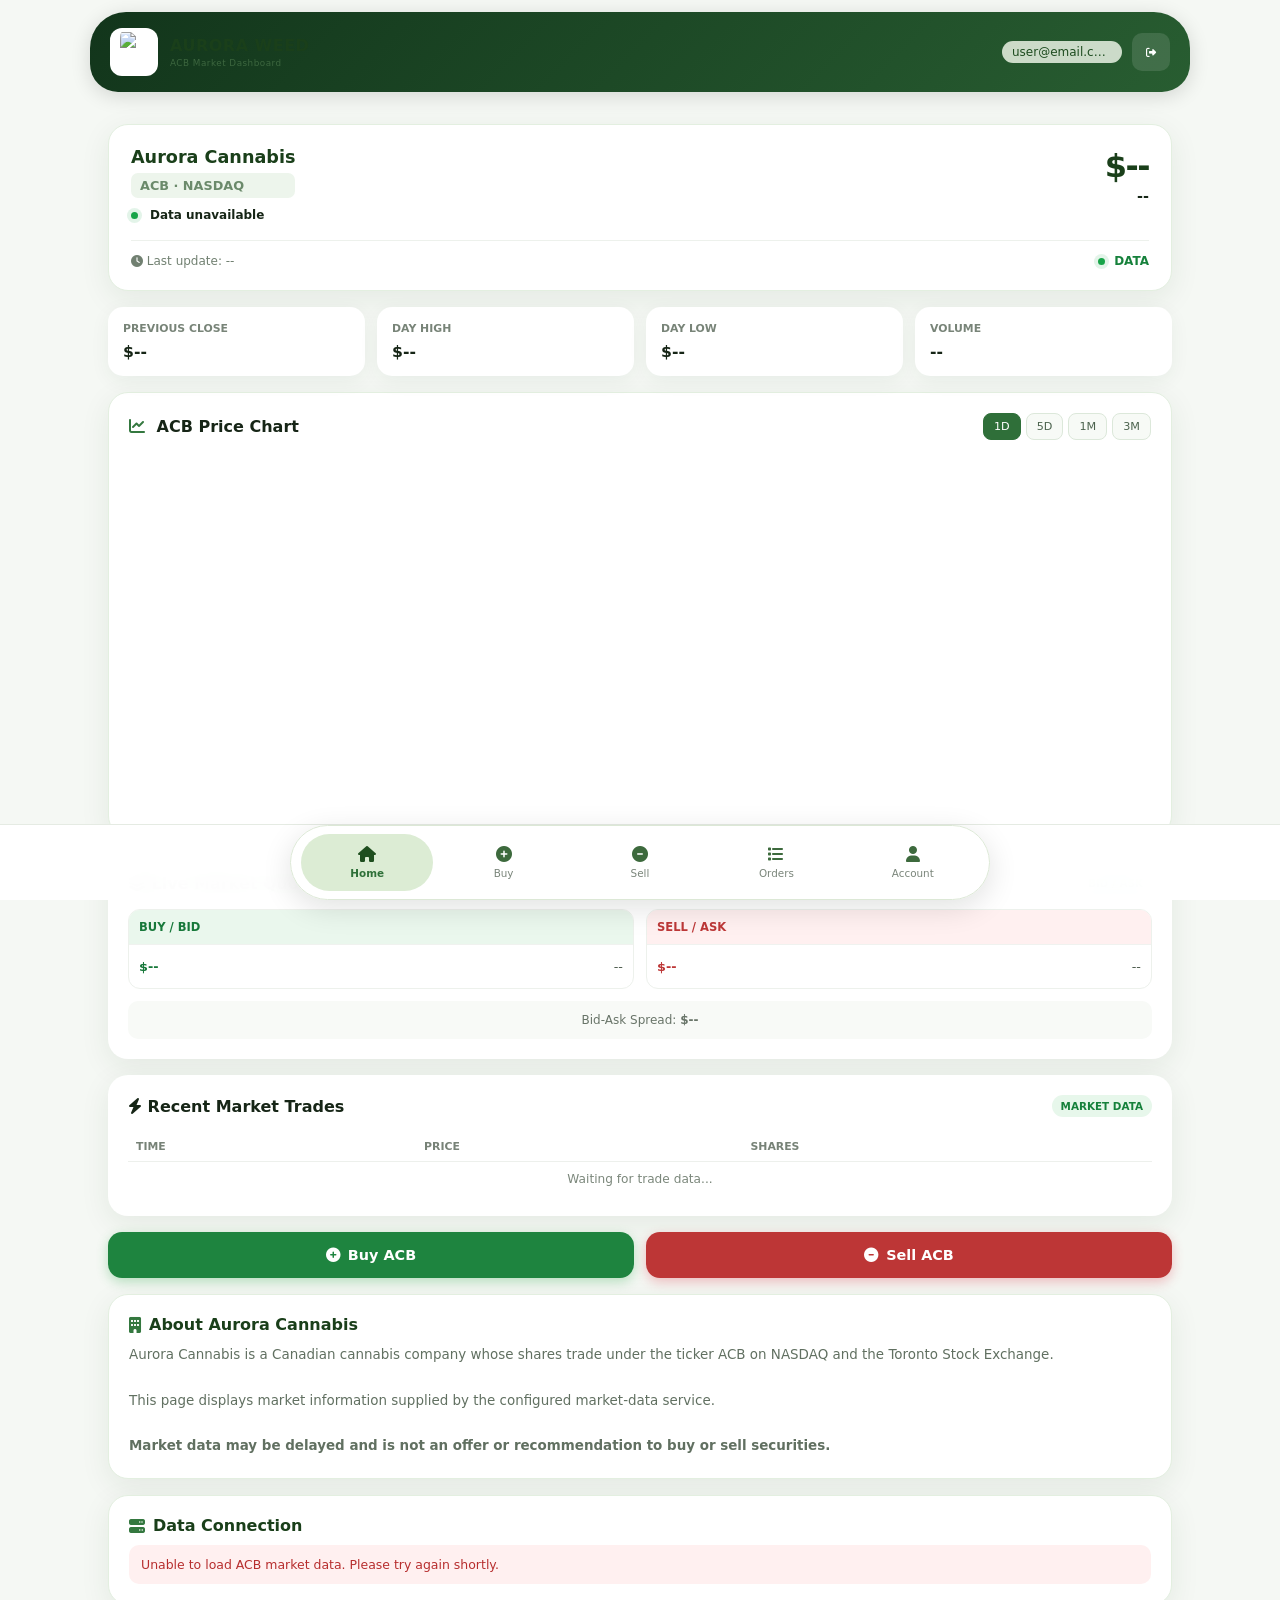
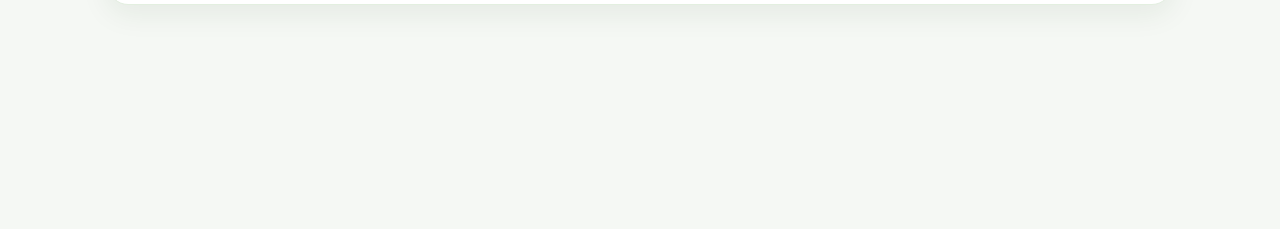
==== commit 93648beb: "Update index.html" ====
--- a/index.html
+++ b/index.html
@@ -4,25 +4,25 @@
     <meta charset="UTF-8">
 
     <meta name="viewport"
-          content="width=device-width, initial-scale=1.0,
-                   maximum-scale=1.0, user-scalable=yes">
+          content="width=device-width,
+                   initial-scale=1.0,
+                   maximum-scale=1.0,
+                   user-scalable=yes">
 
     <meta name="theme-color" content="#173d20">
 
-    <title>Aurora Weed · ACB Live Investment</title>
+    <title>Aurora Weed · ACB Market Dashboard</title>
 
     <!-- Font Awesome -->
     <link
         rel="stylesheet"
-        href="https://cdnjs.cloudflare.com/ajax/libs/font-awesome/6.5.2/css/all.min.css"
-    >
+        href="https://cdnjs.cloudflare.com/ajax/libs/font-awesome/6.5.2/css/all.min.css">
 
     <!-- Chart.js -->
     <script
         src="https://cdn.jsdelivr.net/npm/chart.js@4.4.0/dist/chart.umd.min.js">
     </script>
 
-    <!-- Your existing stylesheet -->
     <link rel="stylesheet" href="index.css">
 
     <style>
@@ -49,21 +49,22 @@
             width: 100%;
             max-width: 1100px;
             margin: auto;
-            padding-bottom: 90px;
+            padding-bottom: 100px;
         }
 
         /* ================= HEADER ================= */
 
         .brand-header {
-            background: linear-gradient(
-                135deg,
-                #12351b,
-                #285d31
-            );
+            background:
+                linear-gradient(
+                    135deg,
+                    #12351b,
+                    #285d31
+                );
 
             color: white;
 
-            padding: 18px 20px;
+            padding: 16px 20px;
 
             display: flex;
             align-items: center;
@@ -73,10 +74,11 @@
 
             position: sticky;
             top: 0;
+
             z-index: 1000;
 
             box-shadow:
-                0 4px 18px rgba(0,0,0,.12);
+                0 4px 20px rgba(0,0,0,.14);
         }
 
         .logo-title {
@@ -88,14 +90,17 @@
         .logo-title img {
             width: 48px;
             height: 48px;
+
             object-fit: cover;
+
             border-radius: 12px;
+
             background: white;
         }
 
         .brand {
             font-size: 1.05rem;
-            font-weight: 800;
+            font-weight: 900;
             letter-spacing: .5px;
         }
 
@@ -124,11 +129,17 @@
 
         .btn-logout {
             border: 0;
-            background: rgba(255,255,255,.12);
+
+            background:
+                rgba(255,255,255,.12);
+
             color: white;
+
             width: 38px;
             height: 38px;
+
             border-radius: 10px;
+
             cursor: pointer;
         }
 
@@ -142,7 +153,9 @@
 
         .stock-card {
             background: white;
+
             border-radius: 20px;
+
             padding: 22px;
 
             box-shadow:
@@ -153,23 +166,27 @@
 
         .stock-header {
             display: flex;
+
             justify-content: space-between;
             align-items: flex-start;
+
             gap: 15px;
         }
 
         .company .name {
             display: block;
-            font-size: 1.15rem;
-            font-weight: 800;
+
+            font-size: 1.2rem;
+            font-weight: 900;
         }
 
         .ticker {
             display: inline-block;
-            margin-top: 5px;
+
+            margin-top: 6px;
 
             font-size: .72rem;
-            font-weight: 700;
+            font-weight: 800;
 
             padding: 5px 9px;
 
@@ -184,14 +201,18 @@
         }
 
         .price {
-            font-size: 2.2rem;
-            font-weight: 900;
-            letter-spacing: -1px;
+            font-size: 2.45rem;
+
+            font-weight: 950;
+
+            letter-spacing: -1.5px;
         }
 
         .change {
             font-size: .9rem;
-            font-weight: 800;
+
+            font-weight: 900;
+
             margin-top: 3px;
         }
 
@@ -205,28 +226,35 @@
 
         .stock-meta {
             display: flex;
+
             justify-content: space-between;
 
-            border-top: 1px solid #edf1ec;
+            border-top:
+                1px solid #edf1ec;
 
             margin-top: 18px;
+
             padding-top: 13px;
 
             color: #718071;
+
             font-size: .75rem;
         }
 
         .live-indicator {
             color: #16813b;
-            font-weight: 800;
+
+            font-weight: 900;
         }
 
         .live-dot {
             width: 7px;
             height: 7px;
+
             display: inline-block;
 
             border-radius: 50%;
+
             background: #18a449;
 
             margin-right: 5px;
@@ -234,10 +262,12 @@
             box-shadow:
                 0 0 0 4px rgba(24,164,73,.12);
 
-            animation: pulse 1.5s infinite;
+            animation:
+                pulse 1.5s infinite;
         }
 
         @keyframes pulse {
+
             0% {
                 opacity: 1;
             }
@@ -249,12 +279,42 @@
             100% {
                 opacity: 1;
             }
+
+        }
+
+        /* ================= STATUS ================= */
+
+        .market-status {
+            display: flex;
+
+            align-items: center;
+
+            gap: 7px;
+
+            margin-top: 10px;
+
+            font-size: .75rem;
+
+            font-weight: 700;
+        }
+
+        .status-open {
+            color: #16813b;
+        }
+
+        .status-closed {
+            color: #8a6d20;
+        }
+
+        .status-error {
+            color: #bd3737;
         }
 
         /* ================= STATS ================= */
 
         .stats-grid {
             display: grid;
+
             grid-template-columns:
                 repeat(4, 1fr);
 
@@ -265,6 +325,7 @@
 
         .stat-card {
             background: white;
+
             padding: 15px;
 
             border-radius: 15px;
@@ -275,13 +336,18 @@
 
         .stat-title {
             color: #788478;
-            font-size: .7rem;
+
+            font-size: .68rem;
+
             margin-bottom: 7px;
+
+            font-weight: 700;
         }
 
         .stat-value {
             font-size: .98rem;
-            font-weight: 800;
+
+            font-weight: 900;
         }
 
         /* ================= CHART ================= */
@@ -301,7 +367,9 @@
 
         .chart-header {
             display: flex;
+
             justify-content: space-between;
+
             align-items: center;
 
             gap: 15px;
@@ -311,21 +379,25 @@
 
         .chart-title {
             font-size: 1rem;
-            font-weight: 800;
+
+            font-weight: 900;
         }
 
         .chart-title i {
             color: #34783f;
+
             margin-right: 6px;
         }
 
         .time-buttons {
             display: flex;
+
             gap: 5px;
         }
 
         .time-btn {
-            border: 1px solid #dce8da;
+            border:
+                1px solid #dce8da;
 
             background: #f7faf6;
 
@@ -342,18 +414,21 @@
 
         .time-btn.active {
             background: #2f6f39;
+
             color: white;
+
             border-color: #2f6f39;
         }
 
         .chart-wrapper {
             height: 360px;
+
             position: relative;
         }
 
-        /* ================= ORDER BOOK ================= */
-
-        .order-section {
+        /* ================= QUOTE ================= */
+
+        .quote-section {
             background: white;
 
             border-radius: 20px;
@@ -368,7 +443,9 @@
 
         .section-header {
             display: flex;
+
             justify-content: space-between;
+
             align-items: center;
 
             margin-bottom: 15px;
@@ -376,11 +453,13 @@
 
         .section-title {
             font-size: 1rem;
-            font-weight: 800;
+
+            font-weight: 900;
         }
 
         .live-badge {
             background: #e7f7eb;
+
             color: #16813b;
 
             padding: 5px 9px;
@@ -388,8 +467,11 @@
             border-radius: 20px;
 
             font-size: .65rem;
+
             font-weight: 900;
         }
+
+        /* ================= ORDER BOOK ================= */
 
         .order-book {
             display: grid;
@@ -401,7 +483,8 @@
         }
 
         .book-column {
-            border: 1px solid #edf1ec;
+            border:
+                1px solid #edf1ec;
 
             border-radius: 12px;
 
@@ -412,16 +495,19 @@
             padding: 10px;
 
             font-size: .72rem;
+
             font-weight: 900;
         }
 
         .book-title.buy {
             background: #eaf7ed;
+
             color: #17783a;
         }
 
         .book-title.sell {
             background: #fff0f0;
+
             color: #bd3737;
         }
 
@@ -431,25 +517,29 @@
             grid-template-columns:
                 1fr 1fr;
 
-            padding: 9px 10px;
-
-            font-size: .76rem;
-
-            border-top: 1px solid #f0f2ef;
+            padding: 14px 10px;
+
+            font-size: .8rem;
+
+            border-top:
+                1px solid #f0f2ef;
         }
 
         .bid-price {
             color: #17783a;
-            font-weight: 800;
+
+            font-weight: 900;
         }
 
         .ask-price {
             color: #bd3737;
-            font-weight: 800;
+
+            font-weight: 900;
         }
 
         .size {
             text-align: right;
+
             color: #526052;
         }
 
@@ -469,7 +559,7 @@
             margin-top: 12px;
         }
 
-        /* ================= TRADE FEED ================= */
+        /* ================= TRADES ================= */
 
         .trade-table {
             width: 100%;
@@ -492,25 +582,29 @@
         .trade-table td {
             padding: 10px 8px;
 
-            border-top: 1px solid #edf0ec;
+            border-top:
+                1px solid #edf0ec;
         }
 
         .trade-buy {
             color: #16813b;
-            font-weight: 800;
+
+            font-weight: 900;
         }
 
         .trade-sell {
             color: #d33a3a;
-            font-weight: 800;
-        }
-
-        /* ================= ACTION BUTTONS ================= */
+
+            font-weight: 900;
+        }
+
+        /* ================= ACTIONS ================= */
 
         .action-buttons {
             display: grid;
 
-            grid-template-columns: 1fr 1fr;
+            grid-template-columns:
+                1fr 1fr;
 
             gap: 12px;
 
@@ -533,22 +627,19 @@
 
         .btn-buy {
             background: #1e843f;
+
             color: white;
         }
 
         .btn-sell {
             background: #bd3636;
+
             color: white;
         }
 
-        .btn-action i {
-            margin-right: 6px;
-        }
-
         /* ================= COMPANY ================= */
 
-        .company-section,
-        .video-section {
+        .company-section {
             background: white;
 
             border-radius: 20px;
@@ -561,8 +652,7 @@
                 0 8px 30px rgba(20,60,30,.08);
         }
 
-        .company-section h3,
-        .video-section h3 {
+        .company-section h3 {
             margin-top: 0;
 
             font-size: 1rem;
@@ -576,35 +666,7 @@
             font-size: .84rem;
         }
 
-        /* ================= STATUS ================= */
-
-        .market-status {
-            display: flex;
-
-            align-items: center;
-
-            gap: 7px;
-
-            font-size: .75rem;
-        }
-
-        .status-open {
-            color: #16813b;
-        }
-
-        .status-closed {
-            color: #8a6d20;
-        }
-
-        /* ================= LOADING ================= */
-
-        .loading {
-            color: #7b877b;
-
-            text-align: center;
-
-            padding: 25px;
-        }
+        /* ================= ERROR ================= */
 
         .error-message {
             color: #b72e2e;
@@ -618,20 +680,34 @@
             font-size: .78rem;
         }
 
+        /* ================= LOADING ================= */
+
+        .loading {
+            text-align: center;
+
+            color: #7b877b;
+
+            padding: 25px;
+        }
+
         /* ================= NAV ================= */
 
         .bottom-nav {
             position: fixed;
 
             bottom: 0;
+
             left: 0;
+
             right: 0;
 
-            background: rgba(255,255,255,.96);
+            background:
+                rgba(255,255,255,.97);
 
             backdrop-filter: blur(15px);
 
-            border-top: 1px solid #e5ebe3;
+            border-top:
+                1px solid #e5ebe3;
 
             z-index: 1000;
         }
@@ -670,10 +746,10 @@
         .nav-item.active {
             color: #2f7039;
 
-            font-weight: 800;
-        }
-
-        /* ================= RESPONSIVE ================= */
+            font-weight: 900;
+        }
+
+        /* ================= MOBILE ================= */
 
         @media (max-width: 700px) {
 
@@ -686,12 +762,8 @@
                     repeat(2, 1fr);
             }
 
-            .stock-header {
-                align-items: center;
-            }
-
             .price {
-                font-size: 1.75rem;
+                font-size: 1.8rem;
             }
 
             .chart-wrapper {
@@ -701,6 +773,7 @@
             .email {
                 display: none;
             }
+
         }
 
         @media (max-width: 420px) {
@@ -709,19 +782,24 @@
                 grid-template-columns: 1fr;
             }
 
+            .chart-header {
+                flex-direction: column;
+
+                align-items: flex-start;
+            }
+
             .time-buttons {
+                width: 100%;
+
                 overflow-x: auto;
             }
 
-            .chart-header {
-                align-items: flex-start;
-                flex-direction: column;
-            }
         }
 
     </style>
 </head>
 
+
 <body>
 
 <div class="app-wrapper">
@@ -734,18 +812,20 @@
 
             <img
                 src="https://res.cloudinary.com/dp81zzxlh/image/upload/v1785751860/AM-CBD-Drops-Hybrid-Oil-30ml_bottle-syringe_h9g361.png"
-                alt="Aurora Weed"
-            >
+                alt="Aurora Weed">
 
             <div class="brand">
+
                 AURORA WEED
 
                 <small>
-                    ACB Investment Dashboard
+                    ACB Market Dashboard
                 </small>
+
             </div>
 
         </div>
+
 
         <div class="user-area">
 
@@ -757,8 +837,7 @@
 
             <button
                 class="btn-logout"
-                onclick="logout()"
-                title="Logout">
+                onclick="logout()">
 
                 <i class="fas fa-sign-out-alt"></i>
 
@@ -787,9 +866,7 @@
                         ACB · NASDAQ
                     </span>
 
-                    <div
-                        class="market-status"
-                        style="margin-top:10px">
+                    <div class="market-status">
 
                         <span
                             id="marketDot"
@@ -797,31 +874,37 @@
                         </span>
 
                         <span id="marketStatus">
-                            Connecting...
+                            Loading market status...
                         </span>
 
                     </div>
 
                 </div>
+
 
                 <div class="stock-price-container">
 
                     <div
                         class="price"
                         id="acbPrice">
+
                         $--
+
                     </div>
 
                     <div
                         class="change"
                         id="acbChange">
+
                         --
+
                     </div>
 
                 </div>
 
             </div>
 
+
             <div class="stock-meta">
 
                 <span>
@@ -831,16 +914,17 @@
                     Last update:
 
                     <span id="lastUpdated">
-                        Connecting...
+                        --
                     </span>
 
                 </span>
 
+
                 <span class="live-indicator">
 
                     <span class="live-dot"></span>
 
-                    LIVE
+                    DATA
 
                 </span>
 
@@ -862,7 +946,9 @@
                 <div
                     class="stat-value"
                     id="previousClose">
+
                     $--
+
                 </div>
 
             </div>
@@ -877,7 +963,9 @@
                 <div
                     class="stat-value"
                     id="dayHigh">
+
                     $--
+
                 </div>
 
             </div>
@@ -892,7 +980,9 @@
                 <div
                     class="stat-value"
                     id="dayLow">
+
                     $--
+
                 </div>
 
             </div>
@@ -907,7 +997,9 @@
                 <div
                     class="stat-value"
                     id="volume">
+
                     --
+
                 </div>
 
             </div>
@@ -915,7 +1007,7 @@
         </section>
 
 
-        <!-- ================= CHART ================= -->
+        <!-- ================= PRICE CHART ================= -->
 
         <section class="chart-container">
 
@@ -928,37 +1020,47 @@
                     ACB Price Chart
 
                 </div>
+
 
                 <div class="time-buttons">
 
                     <button
                         class="time-btn active"
                         data-period="1D">
+
                         1D
+
                     </button>
 
                     <button
                         class="time-btn"
                         data-period="5D">
+
                         5D
+
                     </button>
 
                     <button
                         class="time-btn"
                         data-period="1M">
+
                         1M
+
                     </button>
 
                     <button
                         class="time-btn"
                         data-period="3M">
+
                         3M
+
                     </button>
 
                 </div>
 
             </div>
 
+
             <div class="chart-wrapper">
 
                 <canvas id="priceChart"></canvas>
@@ -968,9 +1070,9 @@
         </section>
 
 
-        <!-- ================= BID / ASK ================= -->
-
-        <section class="order-section">
+        <!-- ================= LIVE BID / ASK ================= -->
+
+        <section class="quote-section">
 
             <div class="section-header">
 
@@ -982,8 +1084,9 @@
 
                 </div>
 
+
                 <span class="live-badge">
-                    LIVE
+                    BID / ASK
                 </span>
 
             </div>
@@ -991,26 +1094,28 @@
 
             <div class="order-book">
 
-                <!-- BUY -->
-
                 <div class="book-column">
 
                     <div class="book-title buy">
-
                         BUY / BID
-
                     </div>
 
                     <div class="book-row">
 
-                        <span class="bid-price"
-                              id="bidPrice">
+                        <span
+                            class="bid-price"
+                            id="bidPrice">
+
                             $--
+
                         </span>
 
-                        <span class="size"
-                              id="bidSize">
+                        <span
+                            class="size"
+                            id="bidSize">
+
                             --
+
                         </span>
 
                     </div>
@@ -1018,26 +1123,28 @@
                 </div>
 
 
-                <!-- SELL -->
-
                 <div class="book-column">
 
                     <div class="book-title sell">
-
                         SELL / ASK
-
                     </div>
 
                     <div class="book-row">
 
-                        <span class="ask-price"
-                              id="askPrice">
+                        <span
+                            class="ask-price"
+                            id="askPrice">
+
                             $--
+
                         </span>
 
-                        <span class="size"
-                              id="askSize">
+                        <span
+                            class="size"
+                            id="askSize">
+
                             --
+
                         </span>
 
                     </div>
@@ -1049,7 +1156,7 @@
 
             <div class="spread">
 
-                Spread:
+                Bid-Ask Spread:
 
                 <strong id="spread">
                     $--
@@ -1060,9 +1167,9 @@
         </section>
 
 
-        <!-- ================= TRADES ================= -->
-
-        <section class="order-section">
+        <!-- ================= RECENT TRADES ================= -->
+
+        <section class="quote-section">
 
             <div class="section-header">
 
@@ -1075,7 +1182,7 @@
                 </div>
 
                 <span class="live-badge">
-                    LIVE
+                    MARKET DATA
                 </span>
 
             </div>
@@ -1089,23 +1196,32 @@
 
                         <tr>
 
-                            <th>TIME</th>
-                            <th>TYPE</th>
-                            <th>PRICE</th>
-                            <th>SHARES</th>
+                            <th>
+                                TIME
+                            </th>
+
+                            <th>
+                                PRICE
+                            </th>
+
+                            <th>
+                                SHARES
+                            </th>
 
                         </tr>
 
                     </thead>
 
+
                     <tbody id="tradeFeed">
 
                         <tr>
 
-                            <td colspan="4"
+                            <td
+                                colspan="3"
                                 class="loading">
 
-                                Waiting for market data...
+                                Waiting for trade data...
 
                             </td>
 
@@ -1163,150 +1279,50 @@
 
             </h3>
 
+
             <div id="companyInfo">
 
                 Aurora Cannabis is a Canadian cannabis company
-                whose shares trade under the ticker ACB.
+                whose shares trade under the ticker ACB on
+                NASDAQ and the Toronto Stock Exchange.
 
                 <br><br>
 
-                This dashboard displays market information for
-                educational and investment-information purposes.
+                This page displays market information supplied
+                by the configured market-data service.
+
+                <br><br>
+
+                <strong>
+                    Market data may be delayed and is not an
+                    offer or recommendation to buy or sell
+                    securities.
+                </strong>
 
             </div>
 
         </section>
 
 
-        <!-- ================= MARKET INFORMATION ================= -->
+        <!-- ================= DATA STATUS ================= -->
 
         <section class="company-section">
 
             <h3>
 
                 <i
-                    class="fas fa-chart-bar"
+                    class="fas fa-server"
                     style="color:#34783f">
                 </i>
 
-                Market Information
+                Data Connection
 
             </h3>
 
-            <div class="stats-grid">
-
-                <div class="stat-card">
-
-                    <div class="stat-title">
-                        BID
-                    </div>
-
-                    <div
-                        class="stat-value"
-                        id="infoBid">
-                        $--
-                    </div>
-
-                </div>
-
-
-                <div class="stat-card">
-
-                    <div class="stat-title">
-                        ASK
-                    </div>
-
-                    <div
-                        class="stat-value"
-                        id="infoAsk">
-                        $--
-                    </div>
-
-                </div>
-
-
-                <div class="stat-card">
-
-                    <div class="stat-title">
-                        BID SIZE
-                    </div>
-
-                    <div
-                        class="stat-value"
-                        id="infoBidSize">
-                        --
-                    </div>
-
-                </div>
-
-
-                <div class="stat-card">
-
-                    <div class="stat-title">
-                        ASK SIZE
-                    </div>
-
-                    <div
-                        class="stat-value"
-                        id="infoAskSize">
-                        --
-                    </div>
-
-                </div>
-
-            </div>
-
-        </section>
-
-
-        <!-- ================= VIDEOS ================= -->
-
-        <section class="video-section">
-
-            <h3>
-
-                <i
-                    class="fas fa-video"
-                    style="color:#34783f">
-                </i>
-
-                KNOW MORE ABOUT AURORA
-
-            </h3>
-
-            <div
-                class="video-grid"
-                id="static-videos">
-            </div>
-
-
-            <div
-                style="
-                    margin-top:20px;
-                    border-top:1px solid #eaf3e4;
-                    padding-top:16px;
-                ">
-
-                <h4
-                    style="
-                        font-size:.9rem;
-                        color:#1b3b1b;
-                        margin-bottom:10px;
-                    ">
-
-                    <i
-                        class="fas fa-database"
-                        style="color:#34783f">
-                    </i>
-
-                    Latest Updates
-
-                </h4>
-
-                <div
-                    class="video-grid"
-                    id="firestore-videos">
-                </div>
+
+            <div id="dataStatus">
+
+                Connecting to market-data file...
 
             </div>
 
@@ -1384,63 +1400,64 @@
 
 <script>
 
-    /* =====================================================
-       AURORA CANNABIS ACB LIVE DASHBOARD
-       =====================================================
+    /*
+    ============================================================
+       AURORA CANNABIS ACB MARKET DASHBOARD
+    ============================================================
 
        IMPORTANT:
 
-       The frontend expects your backend to expose:
-
-           GET /api/acb
-
-       Example response:
-
-       {
-          "symbol": "ACB",
-          "price": 4.52,
-          "change": 0.10,
-          "changePercent": 2.30,
-          "previousClose": 4.42,
-          "high": 4.60,
-          "low": 4.31,
-          "volume": 1245000,
-          "bid": 4.51,
-          "bidSize": 1200,
-          "ask": 4.53,
-          "askSize": 800,
-          "timestamp": 1784115291973,
-          "marketStatus": "open"
-       }
-
-       DO NOT put your EODHD API key here.
+       This is a GitHub Pages website.
+
+       DO NOT PUT YOUR EODHD API TOKEN HERE.
+
+       GitHub Pages is public.
+
+       GitHub Actions will use:
+
+           EODHD_ACB_TOKEN_API
+
+       and generate:
+
+           data/acb.json
+
+       This page reads:
+
+           data/acb.json
+
+       ============================================================
     */
 
 
-    const API_URL = "/api/acb";
+    const DATA_URL =
+        "./data/acb.json";
+
 
     let priceChart = null;
 
     let currentPeriod = "1D";
 
-    let lastPrice = null;
-
-
-    /* =====================================================
+
+    /* ============================================================
        FORMATTERS
-       ===================================================== */
+    ============================================================ */
 
     function money(value) {
 
         if (
             value === null ||
             value === undefined ||
+            value === "" ||
             Number.isNaN(Number(value))
         ) {
+
             return "$--";
-        }
-
-        return "$" + Number(value).toFixed(2);
+
+        }
+
+        return "$" +
+            Number(value).toFixed(2);
+
     }
 
 
@@ -1449,12 +1466,17 @@
         if (
             value === null ||
             value === undefined ||
+            value === "" ||
             Number.isNaN(Number(value))
         ) {
+
             return "--";
-        }
-
-        return Number(value).toLocaleString();
+
+        }
+
+        return Number(value)
+            .toLocaleString();
+
     }
 
 
@@ -1463,31 +1485,76 @@
         if (
             value === null ||
             value === undefined ||
+            value === "" ||
             Number.isNaN(Number(value))
         ) {
+
             return "--";
-        }
-
-        const n = Number(value);
+
+        }
+
+        const n =
+            Number(value);
 
         return (
             (n >= 0 ? "+" : "") +
             n.toFixed(2) +
             "%"
         );
+
     }
 
 
-    function timeFromTimestamp(timestamp) {
-
-        if (!timestamp) {
-            return "Just now";
-        }
-
-        const date =
-            new Date(
-                Number(timestamp)
-            );
+    function formatTime(value) {
+
+        if (!value) {
+
+            return "--";
+
+        }
+
+        let date;
+
+        if (
+            typeof value === "number" ||
+            /^\d+$/.test(String(value))
+        ) {
+
+            let timestamp =
+                Number(value);
+
+            /*
+              EODHD timestamps may be
+              milliseconds.
+            */
+
+            if (timestamp < 10000000000) {
+
+                timestamp *= 1000;
+
+            }
+
+            date =
+                new Date(timestamp);
+
+        } else {
+
+            date =
+                new Date(value);
+
+        }
+
+
+        if (
+            Number.isNaN(
+                date.getTime()
+            )
+        ) {
+
+            return String(value);
+
+        }
+
 
         return date.toLocaleTimeString(
             [],
@@ -1497,39 +1564,58 @@
                 second: "2-digit"
             }
         );
+
     }
 
 
-    /* =====================================================
-       UPDATE PRICE UI
-       ===================================================== */
-
-    function updatePrice(data) {
+    /* ============================================================
+       UPDATE MAIN QUOTE
+    ============================================================ */
+
+    function updateQuote(data) {
+
+        /*
+          Supports both:
+
+          data.price
+
+          and EODHD-style:
+
+          data.lastTradePrice
+        */
 
         const price =
-            Number(data.price);
+            data.price ??
+            data.lastTradePrice ??
+            data.close;
+
 
         const change =
-            Number(data.change || 0);
+            data.change ??
+            0;
+
 
         const changePercent =
-            Number(data.changePercent || 0);
-
-
-        document.getElementById(
-            "acbPrice"
-        ).textContent = money(price);
+            data.changePercent ??
+            data.change_p ??
+            0;
+
+
+        document
+            .getElementById("acbPrice")
+            .textContent =
+                money(price);
 
 
         const changeElement =
-            document.getElementById(
-                "acbChange"
-            );
+            document
+                .getElementById("acbChange");
 
 
         changeElement.textContent =
-            `${change >= 0 ? "+" : ""}${change.toFixed(2)}
-             (${percent(changePercent)})`;
+            `${Number(change) >= 0 ? "+" : ""}` +
+            `${Number(change).toFixed(2)} ` +
+            `(${percent(changePercent)})`;
 
 
         changeElement.classList.remove(
@@ -1539,141 +1625,426 @@
 
 
         changeElement.classList.add(
-            change >= 0
+            Number(change) >= 0
                 ? "positive"
                 : "negative"
         );
 
 
-        document.getElementById(
-            "previousClose"
-        ).textContent =
-            money(data.previousClose);
-
-
-        document.getElementById(
-            "dayHigh"
-        ).textContent =
-            money(data.high);
-
-
-        document.getElementById(
-            "dayLow"
-        ).textContent =
-            money(data.low);
-
-
-        document.getElementById(
-            "volume"
-        ).textContent =
-            number(data.volume);
-
-
-        document.getElementById(
-            "lastUpdated"
-        ).textContent =
-            timeFromTimestamp(
-                data.timestamp
+        document
+            .getElementById("previousClose")
+            .textContent =
+                money(
+                    data.previousClose ??
+                    data.previousClosePrice
+                );
+
+
+        document
+            .getElementById("dayHigh")
+            .textContent =
+                money(
+                    data.high
+                );
+
+
+        document
+            .getElementById("dayLow")
+            .textContent =
+                money(
+                    data.low
+                );
+
+
+        document
+            .getElementById("volume")
+            .textContent =
+                number(
+                    data.volume
+                );
+
+
+        document
+            .getElementById("bidPrice")
+            .textContent =
+                money(
+                    data.bid ??
+                    data.bidPrice
+                );
+
+
+        document
+            .getElementById("askPrice")
+            .textContent =
+                money(
+                    data.ask ??
+                    data.askPrice
+                );
+
+
+        document
+            .getElementById("bidSize")
+            .textContent =
+                number(
+                    data.bidSize ??
+                    data.bidSize
+                ) +
+                " shares";
+
+
+        document
+            .getElementById("askSize")
+            .textContent =
+                number(
+                    data.askSize ??
+                    data.askSize
+                ) +
+                " shares";
+
+
+        const bid =
+            Number(
+                data.bid ??
+                data.bidPrice
             );
 
 
-        /* BID */
-
-        document.getElementById(
-            "bidPrice"
-        ).textContent =
-            money(data.bid);
-
-
-        document.getElementById(
-            "bidSize"
-        ).textContent =
-            number(data.bidSize) +
-            " shares";
-
-
-        /* ASK */
-
-        document.getElementById(
-            "askPrice"
-        ).textContent =
-            money(data.ask);
-
-
-        document.getElementById(
-            "askSize"
-        ).textContent =
-            number(data.askSize) +
-            " shares";
-
-
-        /* SPREAD */
+        const ask =
+            Number(
+                data.ask ??
+                data.askPrice
+            );
+
 
         if (
-            data.bid !== undefined &&
-            data.ask !== undefined
+            Number.isFinite(bid) &&
+            Number.isFinite(ask)
         ) {
 
-            const spread =
-                Number(data.ask) -
-                Number(data.bid);
-
-            document.getElementById(
-                "spread"
-            ).textContent =
-                money(spread);
-
-        }
-
-
-        document.getElementById(
-            "infoBid"
-        ).textContent =
-            money(data.bid);
-
-
-        document.getElementById(
-            "infoAsk"
-        ).textContent =
-            money(data.ask);
-
-
-        document.getElementById(
-            "infoBidSize"
-        ).textContent =
-            number(data.bidSize);
-
-
-        document.getElementById(
-            "infoAskSize"
-        ).textContent =
-            number(data.askSize);
-
-
-        /* MARKET STATUS */
+            document
+                .getElementById("spread")
+                .textContent =
+                    money(
+                        ask - bid
+                    );
+
+        }
+
+
+        document
+            .getElementById("lastUpdated")
+            .textContent =
+                formatTime(
+                    data.timestamp ??
+                    data.lastTradeTime
+                );
+
+
+        /*
+          Market status
+        */
 
         const status =
-            data.marketStatus ||
-            "unknown";
-
-
-        document.getElementById(
-            "marketStatus"
-        ).textContent =
+            String(
+                data.marketStatus ??
+                data.market_status ??
+                "unknown"
+            ).toLowerCase();
+
+
+        const statusElement =
+            document
+                .getElementById("marketStatus");
+
+
+        statusElement.classList.remove(
+            "status-open",
+            "status-closed",
+            "status-error"
+        );
+
+
+        if (
             status === "open"
-                ? "Market Open"
-                : status === "extended-hours"
-                    ? "Extended Hours"
-                    : "Market Closed";
-
-
-        lastPrice = price;
+        ) {
+
+            statusElement.textContent =
+                "Market Open";
+
+            statusElement.classList.add(
+                "status-open"
+            );
+
+        }
+
+        else if (
+            status === "extended-hours"
+        ) {
+
+            statusElement.textContent =
+                "Extended Hours";
+
+            statusElement.classList.add(
+                "status-open"
+            );
+
+        }
+
+        else if (
+            status === "closed"
+        ) {
+
+            statusElement.textContent =
+                "Market Closed";
+
+            statusElement.classList.add(
+                "status-closed"
+            );
+
+        }
+
+        else {
+
+            statusElement.textContent =
+                "Market Status Unknown";
+
+        }
+
+
+        document
+            .getElementById("dataStatus")
+            .textContent =
+                "Market data loaded successfully.";
+
     }
 
 
-    /* =====================================================
-       CREATE / UPDATE CHART
-       ===================================================== */
+    /* ============================================================
+       LOAD MARKET DATA
+    ============================================================ */
+
+    async function loadMarketData() {
+
+        try {
+
+            const response =
+                await fetch(
+                    DATA_URL +
+                    "?t=" +
+                    Date.now(),
+                    {
+                        cache: "no-store"
+                    }
+                );
+
+
+            if (!response.ok) {
+
+                throw new Error(
+                    "Market data file not found."
+                );
+
+            }
+
+
+            const json =
+                await response.json();
+
+
+            /*
+              The GitHub Action can publish either:
+
+              {
+                  "price": ...
+              }
+
+              or:
+
+              {
+                  "data": {
+                      "ACB.US": {...}
+                  }
+              }
+            */
+
+            let data =
+                json;
+
+
+            if (
+                json.data &&
+                json.data["ACB.US"]
+            ) {
+
+                data =
+                    json.data["ACB.US"];
+
+            }
+
+            else if (
+                json.data &&
+                json.data.ACB
+            ) {
+
+                data =
+                    json.data.ACB;
+
+            }
+
+
+            updateQuote(data);
+
+
+            /*
+              If the JSON contains trades,
+              display them.
+            */
+
+            if (
+                Array.isArray(
+                    json.trades
+                )
+            ) {
+
+                updateTrades(
+                    json.trades
+                );
+
+            }
+
+
+        }
+
+        catch (error) {
+
+            console.error(
+                "ACB data error:",
+                error
+            );
+
+
+            document
+                .getElementById(
+                    "marketStatus"
+                )
+                .textContent =
+                    "Data unavailable";
+
+
+            document
+                .getElementById(
+                    "dataStatus"
+                )
+                .innerHTML =
+
+                `<div class="error-message">
+                    Unable to load ACB market data.
+                    Please try again shortly.
+                </div>`;
+
+        }
+
+    }
+
+
+    /* ============================================================
+       TRADES
+    ============================================================ */
+
+    function updateTrades(trades) {
+
+        const tbody =
+            document
+                .getElementById(
+                    "tradeFeed"
+                );
+
+
+        tbody.innerHTML = "";
+
+
+        if (
+            !trades ||
+            trades.length === 0
+        ) {
+
+            tbody.innerHTML = `
+
+                <tr>
+
+                    <td
+                        colspan="3"
+                        class="loading">
+
+                        No recent trade data.
+
+                    </td>
+
+                </tr>
+
+            `;
+
+            return;
+
+        }
+
+
+        trades
+            .slice(0, 15)
+            .forEach(
+                trade => {
+
+                    const row =
+                        document.createElement(
+                            "tr"
+                        );
+
+
+                    row.innerHTML = `
+
+                        <td>
+                            ${
+                                formatTime(
+                                    trade.timestamp ??
+                                    trade.t
+                                )
+                            }
+                        </td>
+
+                        <td>
+                            ${
+                                money(
+                                    trade.price ??
+                                    trade.p
+                                )
+                            }
+                        </td>
+
+                        <td>
+                            ${
+                                number(
+                                    trade.size ??
+                                    trade.v
+                                )
+                            }
+                        </td>
+
+                    `;
+
+
+                    tbody.appendChild(
+                        row
+                    );
+
+                }
+            );
+
+    }
+
+
+    /* ============================================================
+       CHART
+    ============================================================ */
 
     function createChart(labels, prices) {
 
@@ -1682,8 +2053,11 @@
                 "priceChart"
             );
 
+
         const ctx =
-            canvas.getContext("2d");
+            canvas.getContext(
+                "2d"
+            );
 
 
         if (priceChart) {
@@ -1701,14 +2075,16 @@
                 350
             );
 
+
         gradient.addColorStop(
             0,
-            "rgba(48, 119, 61, .22)"
+            "rgba(48,119,61,.22)"
         );
+
 
         gradient.addColorStop(
             1,
-            "rgba(48, 119, 61, .01)"
+            "rgba(48,119,61,.01)"
         );
 
 
@@ -1760,13 +2136,16 @@
 
                     },
 
+
                     options: {
 
-                        responsive: true,
+                        responsive:
+                            true,
 
                         maintainAspectRatio:
                             false,
 
+
                         interaction: {
 
                             intersect:
@@ -1777,6 +2156,7 @@
 
                         },
 
+
                         plugins: {
 
                             legend: {
@@ -1785,6 +2165,7 @@
                                     false
 
                             },
+
 
                             tooltip: {
 
@@ -1808,6 +2189,7 @@
 
                         },
 
+
                         scales: {
 
                             x: {
@@ -1838,6 +2220,7 @@
 
                             },
 
+
                             y: {
 
                                 position:
@@ -1858,9 +2241,11 @@
                                     callback:
                                         function(value) {
 
-                                            return "$" +
+                                            return (
+                                                "$" +
                                                 Number(value)
-                                                    .toFixed(2);
+                                                    .toFixed(2)
+                                            );
 
                                         }
 
@@ -1874,27 +2259,44 @@
 
                 }
             );
+
     }
 
 
-    /* =====================================================
+    /* ============================================================
        LOAD CHART DATA
-       ===================================================== */
-
-    async function loadChart(period = "1D") {
+    ============================================================ */
+
+    async function loadChart(period) {
 
         try {
+
+            /*
+              GitHub Actions can generate:
+
+                  data/acb-1d.json
+                  data/acb-5d.json
+                  data/acb-1m.json
+                  data/acb-3m.json
+            */
+
+            const filename =
+                period.toLowerCase();
+
 
             const response =
                 await fetch(
-                    `/api/acb/history?period=${period}`
+                    `./data/acb-${filename}.json?t=${Date.now()}`,
+                    {
+                        cache: "no-store"
+                    }
                 );
 
 
             if (!response.ok) {
 
                 throw new Error(
-                    "Chart API unavailable"
+                    "Chart data unavailable"
                 );
 
             }
@@ -1904,20 +2306,39 @@
                 await response.json();
 
 
+            let rows =
+                Array.isArray(data)
+                    ? data
+                    : (
+                        data.data ||
+                        data.history ||
+                        []
+                    );
+
+
             const labels =
-                data.map(
-                    item =>
-                        item.time ||
-                        item.datetime
+                rows.map(
+                    item => {
+
+                        return (
+                            item.datetime ||
+                            item.time ||
+                            item.date
+                        );
+
+                    }
                 );
 
 
             const prices =
-                data.map(
-                    item =>
-                        Number(
+                rows.map(
+                    item => {
+
+                        return Number(
                             item.close
-                        )
+                        );
+
+                    }
                 );
 
 
@@ -1926,8 +2347,9 @@
                 prices
             );
 
-
-        } catch (error) {
+        }
+
+        catch (error) {
 
             console.error(
                 "Chart error:",
@@ -1935,334 +2357,41 @@
             );
 
 
-            /* Demo fallback */
-
-            createDemoChart();
+            /*
+              Do NOT display fake
+              financial prices.
+
+              Instead show a
+              clear message.
+            */
+
+            const canvas =
+                document.getElementById(
+                    "priceChart"
+                );
+
+
+            const ctx =
+                canvas.getContext(
+                    "2d"
+                );
+
+
+            ctx.clearRect(
+                0,
+                0,
+                canvas.width,
+                canvas.height
+            );
 
         }
 
     }
 
 
-    /* =====================================================
-       DEMO CHART FALLBACK
-       ===================================================== */
-
-    function createDemoChart() {
-
-        const labels = [];
-
-        const prices = [];
-
-        let price = 4.50;
-
-
-        for (
-            let i = 0;
-            i < 60;
-            i++
-        ) {
-
-            labels.push(
-                `${Math.floor(i / 2)}:${i % 2 ? "30" : "00"}`
-            );
-
-
-            price +=
-                (Math.random() - .48)
-                * .035;
-
-
-            prices.push(
-                Number(
-                    price.toFixed(2)
-                )
-            );
-
-        }
-
-
-        createChart(
-            labels,
-            prices
-        );
-
-    }
-
-
-    /* =====================================================
-       LIVE QUOTE
-       ===================================================== */
-
-    async function loadLiveQuote() {
-
-        try {
-
-            const response =
-                await fetch(
-                    API_URL,
-                    {
-                        cache: "no-store"
-                    }
-                );
-
-
-            if (!response.ok) {
-
-                throw new Error(
-                    "Unable to load ACB data"
-                );
-
-            }
-
-
-            const data =
-                await response.json();
-
-
-            updatePrice(data);
-
-
-        } catch (error) {
-
-            console.error(
-                error
-            );
-
-
-            document.getElementById(
-                "marketStatus"
-            ).textContent =
-                "Connection unavailable";
-
-        }
-
-    }
-
-
-    /* =====================================================
-       LIVE TRADE FEED
-       ===================================================== */
-
-    function addTrade(trade) {
-
-        const tbody =
-            document.getElementById(
-                "tradeFeed"
-            );
-
-
-        const row =
-            document.createElement(
-                "tr"
-            );
-
-
-        const side =
-            trade.side ||
-            "TRADE";
-
-
-        row.innerHTML = `
-
-            <td>
-                ${timeFromTimestamp(
-                    trade.timestamp
-                )}
-            </td>
-
-            <td class="${
-                side === "BUY"
-                    ? "trade-buy"
-                    : "trade-sell"
-            }">
-
-                ${side}
-
-            </td>
-
-            <td>
-                ${money(
-                    trade.price
-                )}
-            </td>
-
-            <td>
-                ${number(
-                    trade.size
-                )}
-            </td>
-
-        `;
-
-
-        tbody.prepend(
-            row
-        );
-
-
-        while (
-            tbody.children.length > 10
-        ) {
-
-            tbody.removeChild(
-                tbody.lastChild
-            );
-
-        }
-
-    }
-
-
-    /* =====================================================
-       WEBSOCKET
-       =====================================================
-
-       Your backend can relay EODHD WebSocket data here.
-
-       Example backend WebSocket:
-
-           wss://your-domain.com/ws/acb
-
-    */
-
-    let socket = null;
-
-
-    function connectLiveStream() {
-
-        const protocol =
-            location.protocol === "https:"
-                ? "wss:"
-                : "ws:";
-
-
-        const wsUrl =
-            `${protocol}//${location.host}/ws/acb`;
-
-
-        try {
-
-            socket =
-                new WebSocket(
-                    wsUrl
-                );
-
-
-            socket.onopen =
-                function() {
-
-                    console.log(
-                        "ACB live stream connected"
-                    );
-
-                    document.getElementById(
-                        "marketStatus"
-                    ).textContent =
-                        "Live market connection";
-
-                };
-
-
-            socket.onmessage =
-                function(event) {
-
-                    try {
-
-                        const data =
-                            JSON.parse(
-                                event.data
-                            );
-
-
-                        /*
-                         * Trade message
-                         */
-
-                        if (
-                            data.type ===
-                            "trade"
-                        ) {
-
-                            addTrade(
-                                data
-                            );
-
-                        }
-
-
-                        /*
-                         * Quote message
-                         */
-
-                        if (
-                            data.type ===
-                            "quote"
-                        ) {
-
-                            updatePrice(
-                                data
-                            );
-
-                        }
-
-                    } catch (error) {
-
-                        console.error(
-                            "WebSocket data error:",
-                            error
-                        );
-
-                    }
-
-                };
-
-
-            socket.onclose =
-                function() {
-
-                    console.log(
-                        "Live connection closed."
-                    );
-
-
-                    /*
-                     * Reconnect after
-                     * 5 seconds.
-                     */
-
-                    setTimeout(
-                        connectLiveStream,
-                        5000
-                    );
-
-                };
-
-
-            socket.onerror =
-                function(error) {
-
-                    console.error(
-                        "WebSocket error:",
-                        error
-                    );
-
-                };
-
-        } catch (error) {
-
-            console.error(
-                error
-            );
-
-        }
-
-    }
-
-
-    /* =====================================================
+    /* ============================================================
        PERIOD BUTTONS
-       ===================================================== */
+    ============================================================ */
 
     document
         .querySelectorAll(
@@ -2280,8 +2409,8 @@
                                 ".time-btn"
                             )
                             .forEach(
-                                b =>
-                                    b.classList.remove(
+                                btn =>
+                                    btn.classList.remove(
                                         "active"
                                     )
                             );
@@ -2307,46 +2436,40 @@
         );
 
 
-    /* =====================================================
+    /* ============================================================
        START
-       ===================================================== */
+    ============================================================ */
 
     document.addEventListener(
         "DOMContentLoaded",
         function() {
 
-            loadLiveQuote();
-
-            loadChart(
-                "1D"
-            );
-
-            connectLiveStream();
+            loadMarketData();
+
+            loadChart("1D");
 
         }
     );
 
 
-    /* =====================================================
-       REFRESH FALLBACK
-
-       Useful if WebSocket isn't available.
-
-       Every 10 seconds.
+    /*
+      Refresh market JSON every
+      60 seconds.
+
+      GitHub Actions determines
+      how frequently the JSON is
+      actually updated.
     */
 
     setInterval(
-        loadLiveQuote,
-        10000
+        loadMarketData,
+        60000
     );
 
 
-    /* =====================================================
+    /* ============================================================
        LOGOUT
-
-       Keep your existing Firebase logout function
-       if it already exists in index.js.
-    */
+    ============================================================ */
 
     function logout() {
 
@@ -2363,7 +2486,7 @@
 
 
         console.log(
-            "Connect this button to your Firebase logout function."
+            "Connect logout to Firebase."
         );
 
     }
@@ -2371,7 +2494,8 @@
 </script>
 
 
-<!-- Your existing Firebase / application JavaScript -->
+<!-- Your Firebase/application JS -->
+
 <script
     type="module"
     src="index.js">
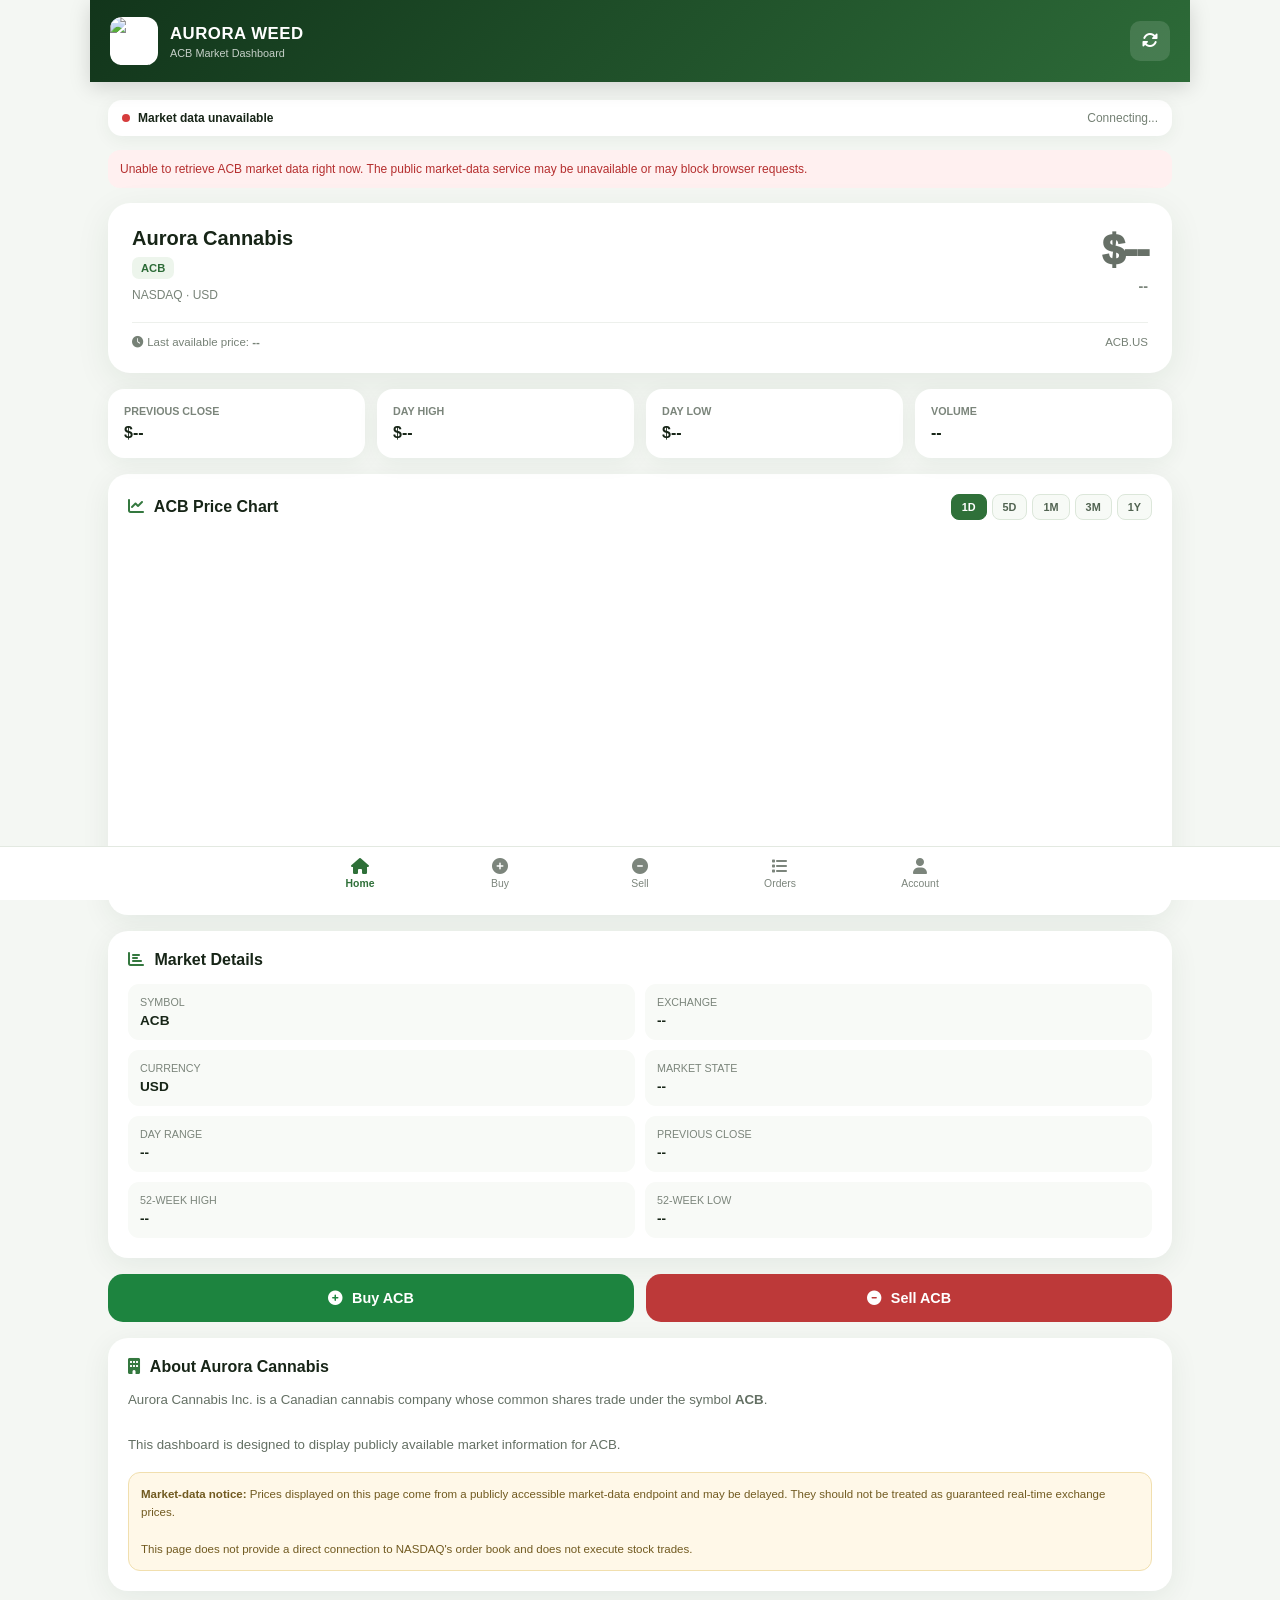
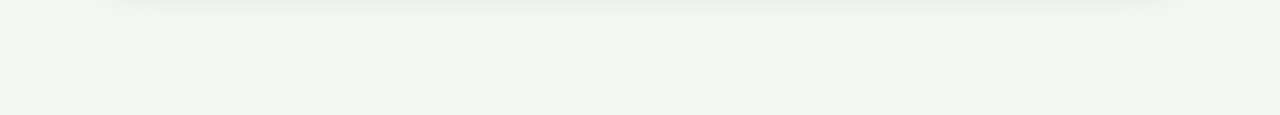
==== commit 4e527831: "Update index.html" ====
--- a/index.html
+++ b/index.html
@@ -4,26 +4,23 @@
     <meta charset="UTF-8">
 
     <meta name="viewport"
-          content="width=device-width,
-                   initial-scale=1.0,
-                   maximum-scale=1.0,
-                   user-scalable=yes">
+          content="width=device-width, initial-scale=1.0,
+                   maximum-scale=1.0, user-scalable=yes">
 
     <meta name="theme-color" content="#173d20">
 
-    <title>Aurora Weed · ACB Market Dashboard</title>
+    <title>Aurora Weed · ACB Market</title>
 
     <!-- Font Awesome -->
     <link
         rel="stylesheet"
-        href="https://cdnjs.cloudflare.com/ajax/libs/font-awesome/6.5.2/css/all.min.css">
+        href="https://cdnjs.cloudflare.com/ajax/libs/font-awesome/6.5.2/css/all.min.css"
+    >
 
     <!-- Chart.js -->
     <script
         src="https://cdn.jsdelivr.net/npm/chart.js@4.4.0/dist/chart.umd.min.js">
     </script>
-
-    <link rel="stylesheet" href="index.css">
 
     <style>
 
@@ -41,280 +38,229 @@
                 Arial,
                 sans-serif;
 
-            background: #f5f8f4;
-            color: #162516;
-        }
-
-        .app-wrapper {
-            width: 100%;
+            background: #f4f7f3;
+            color: #172517;
+        }
+
+        .app {
             max-width: 1100px;
             margin: auto;
-            padding-bottom: 100px;
+            padding-bottom: 90px;
         }
 
         /* ================= HEADER ================= */
 
-        .brand-header {
+        header {
             background:
                 linear-gradient(
                     135deg,
                     #12351b,
-                    #285d31
+                    #2d6b38
                 );
 
             color: white;
-
-            padding: 16px 20px;
+            padding: 17px 20px;
 
             display: flex;
+            justify-content: space-between;
             align-items: center;
-            justify-content: space-between;
-
-            gap: 15px;
 
             position: sticky;
             top: 0;
-
             z-index: 1000;
 
             box-shadow:
-                0 4px 20px rgba(0,0,0,.14);
-        }
-
-        .logo-title {
+                0 5px 20px rgba(0,0,0,.15);
+        }
+
+        .brand-area {
             display: flex;
             align-items: center;
             gap: 12px;
         }
 
-        .logo-title img {
+        .brand-logo {
             width: 48px;
             height: 48px;
-
+            border-radius: 12px;
             object-fit: cover;
-
-            border-radius: 12px;
-
             background: white;
         }
 
-        .brand {
+        .brand-name {
             font-size: 1.05rem;
             font-weight: 900;
             letter-spacing: .5px;
         }
 
-        .brand small {
+        .brand-subtitle {
             display: block;
             font-size: .68rem;
-            font-weight: 400;
             opacity: .75;
             margin-top: 3px;
         }
 
-        .user-area {
+        .refresh-button {
+            width: 40px;
+            height: 40px;
+            border: none;
+            border-radius: 10px;
+
+            background:
+                rgba(255,255,255,.13);
+
+            color: white;
+            cursor: pointer;
+            font-size: 1rem;
+        }
+
+        .refresh-button:hover {
+            background:
+                rgba(255,255,255,.22);
+        }
+
+        /* ================= MAIN ================= */
+
+        main {
+            padding: 18px;
+        }
+
+        /* ================= STATUS ================= */
+
+        .connection {
+            background: white;
+            border-radius: 14px;
+            padding: 11px 14px;
+            margin-bottom: 14px;
+
+            display: flex;
+            justify-content: space-between;
+            align-items: center;
+
+            box-shadow:
+                0 4px 18px rgba(20,60,30,.06);
+
+            font-size: .75rem;
+        }
+
+        .status-left {
             display: flex;
             align-items: center;
-            gap: 10px;
-        }
-
-        .email {
-            font-size: .75rem;
-            opacity: .85;
-            max-width: 180px;
-            overflow: hidden;
-            text-overflow: ellipsis;
-            white-space: nowrap;
-        }
-
-        .btn-logout {
-            border: 0;
-
-            background:
-                rgba(255,255,255,.12);
-
-            color: white;
-
-            width: 38px;
-            height: 38px;
-
-            border-radius: 10px;
-
-            cursor: pointer;
-        }
-
-        /* ================= MAIN ================= */
-
-        main {
-            padding: 18px;
+            gap: 8px;
+        }
+
+        .status-dot {
+            width: 8px;
+            height: 8px;
+            border-radius: 50%;
+            background: #888;
+        }
+
+        .status-dot.online {
+            background: #20a34a;
+            box-shadow:
+                0 0 0 4px rgba(32,163,74,.12);
+        }
+
+        .status-dot.error {
+            background: #d63c3c;
+        }
+
+        #sourceText {
+            color: #748074;
         }
 
         /* ================= PRICE CARD ================= */
 
-        .stock-card {
+        .price-card {
             background: white;
-
-            border-radius: 20px;
-
-            padding: 22px;
+            border-radius: 22px;
+            padding: 24px;
 
             box-shadow:
-                0 8px 30px rgba(20,60,30,.08);
+                0 9px 35px rgba(20,60,30,.08);
 
             margin-bottom: 16px;
         }
 
-        .stock-header {
+        .price-top {
             display: flex;
-
             justify-content: space-between;
             align-items: flex-start;
-
-            gap: 15px;
-        }
-
-        .company .name {
-            display: block;
-
-            font-size: 1.2rem;
+            gap: 20px;
+        }
+
+        .company-name {
+            font-size: 1.25rem;
             font-weight: 900;
         }
 
         .ticker {
             display: inline-block;
-
-            margin-top: 6px;
-
+            margin-top: 7px;
+
+            background: #edf5ec;
+            color: #2c6b37;
+
+            padding: 5px 9px;
+
+            border-radius: 7px;
+
+            font-size: .7rem;
+            font-weight: 800;
+        }
+
+        .market-name {
+            margin-top: 9px;
+            color: #788378;
+            font-size: .75rem;
+        }
+
+        .main-price {
+            text-align: right;
+        }
+
+        #price {
+            font-size: 2.6rem;
+            font-weight: 950;
+            letter-spacing: -1.5px;
+        }
+
+        #change {
+            font-size: .9rem;
+            font-weight: 900;
+            margin-top: 3px;
+        }
+
+        .positive {
+            color: #16833b;
+        }
+
+        .negative {
+            color: #d13b3b;
+        }
+
+        .neutral {
+            color: #7b857b;
+        }
+
+        .price-footer {
+            border-top: 1px solid #edf0ec;
+
+            margin-top: 20px;
+            padding-top: 13px;
+
+            display: flex;
+            justify-content: space-between;
+
+            color: #768176;
             font-size: .72rem;
-            font-weight: 800;
-
-            padding: 5px 9px;
-
-            border-radius: 7px;
-
-            background: #edf5ec;
-            color: #2e6937;
-        }
-
-        .stock-price-container {
-            text-align: right;
-        }
-
-        .price {
-            font-size: 2.45rem;
-
-            font-weight: 950;
-
-            letter-spacing: -1.5px;
-        }
-
-        .change {
-            font-size: .9rem;
-
-            font-weight: 900;
-
-            margin-top: 3px;
-        }
-
-        .positive {
-            color: #16813b;
-        }
-
-        .negative {
-            color: #d33a3a;
-        }
-
-        .stock-meta {
-            display: flex;
-
-            justify-content: space-between;
-
-            border-top:
-                1px solid #edf1ec;
-
-            margin-top: 18px;
-
-            padding-top: 13px;
-
-            color: #718071;
-
-            font-size: .75rem;
-        }
-
-        .live-indicator {
-            color: #16813b;
-
-            font-weight: 900;
-        }
-
-        .live-dot {
-            width: 7px;
-            height: 7px;
-
-            display: inline-block;
-
-            border-radius: 50%;
-
-            background: #18a449;
-
-            margin-right: 5px;
-
-            box-shadow:
-                0 0 0 4px rgba(24,164,73,.12);
-
-            animation:
-                pulse 1.5s infinite;
-        }
-
-        @keyframes pulse {
-
-            0% {
-                opacity: 1;
-            }
-
-            50% {
-                opacity: .35;
-            }
-
-            100% {
-                opacity: 1;
-            }
-
-        }
-
-        /* ================= STATUS ================= */
-
-        .market-status {
-            display: flex;
-
-            align-items: center;
-
-            gap: 7px;
-
-            margin-top: 10px;
-
-            font-size: .75rem;
-
-            font-weight: 700;
-        }
-
-        .status-open {
-            color: #16813b;
-        }
-
-        .status-closed {
-            color: #8a6d20;
-        }
-
-        .status-error {
-            color: #bd3737;
         }
 
         /* ================= STATS ================= */
 
-        .stats-grid {
+        .stats {
             display: grid;
-
             grid-template-columns:
                 repeat(4, 1fr);
 
@@ -323,581 +269,422 @@
             margin-bottom: 16px;
         }
 
-        .stat-card {
+        .stat {
             background: white;
-
-            padding: 15px;
-
-            border-radius: 15px;
+            border-radius: 16px;
+            padding: 16px;
 
             box-shadow:
-                0 5px 20px rgba(20,60,30,.06);
-        }
-
-        .stat-title {
-            color: #788478;
+                0 5px 22px rgba(20,60,30,.06);
+        }
+
+        .stat-label {
+            font-size: .67rem;
+            color: #7b857b;
+            font-weight: 700;
+            margin-bottom: 7px;
+        }
+
+        .stat-value {
+            font-size: 1rem;
+            font-weight: 900;
+        }
+
+        /* ================= CHART ================= */
+
+        .card {
+            background: white;
+            border-radius: 20px;
+            padding: 20px;
+
+            box-shadow:
+                0 7px 30px rgba(20,60,30,.07);
+
+            margin-bottom: 16px;
+        }
+
+        .card-header {
+            display: flex;
+            justify-content: space-between;
+            align-items: center;
+
+            gap: 15px;
+
+            margin-bottom: 15px;
+        }
+
+        .card-title {
+            font-size: 1rem;
+            font-weight: 900;
+        }
+
+        .card-title i {
+            color: #34783f;
+            margin-right: 6px;
+        }
+
+        .periods {
+            display: flex;
+            gap: 5px;
+        }
+
+        .period {
+            border: 1px solid #dce7da;
+            background: #f7faf6;
+            color: #526452;
+
+            border-radius: 8px;
+
+            padding: 6px 10px;
 
             font-size: .68rem;
-
-            margin-bottom: 7px;
-
             font-weight: 700;
-        }
-
-        .stat-value {
-            font-size: .98rem;
-
-            font-weight: 900;
-        }
-
-        /* ================= CHART ================= */
-
-        .chart-container {
-            background: white;
-
-            border-radius: 20px;
-
-            padding: 20px;
-
-            box-shadow:
-                0 8px 30px rgba(20,60,30,.08);
-
-            margin-bottom: 16px;
-        }
-
-        .chart-header {
-            display: flex;
-
-            justify-content: space-between;
-
-            align-items: center;
-
-            gap: 15px;
-
-            margin-bottom: 15px;
-        }
-
-        .chart-title {
-            font-size: 1rem;
-
-            font-weight: 900;
-        }
-
-        .chart-title i {
-            color: #34783f;
-
-            margin-right: 6px;
-        }
-
-        .time-buttons {
-            display: flex;
-
-            gap: 5px;
-        }
-
-        .time-btn {
-            border:
-                1px solid #dce8da;
-
-            background: #f7faf6;
-
-            color: #4c634e;
-
-            padding: 6px 10px;
-
-            border-radius: 8px;
-
-            font-size: .7rem;
 
             cursor: pointer;
         }
 
-        .time-btn.active {
-            background: #2f6f39;
-
+        .period.active {
+            background: #2f7039;
             color: white;
-
-            border-color: #2f6f39;
-        }
-
-        .chart-wrapper {
+            border-color: #2f7039;
+        }
+
+        .chart-box {
             height: 360px;
-
             position: relative;
         }
 
-        /* ================= QUOTE ================= */
-
-        .quote-section {
-            background: white;
-
-            border-radius: 20px;
-
-            padding: 20px;
-
-            margin-bottom: 16px;
-
-            box-shadow:
-                0 8px 30px rgba(20,60,30,.08);
-        }
-
-        .section-header {
-            display: flex;
-
-            justify-content: space-between;
-
-            align-items: center;
-
-            margin-bottom: 15px;
-        }
-
-        .section-title {
-            font-size: 1rem;
-
-            font-weight: 900;
-        }
-
-        .live-badge {
-            background: #e7f7eb;
-
-            color: #16813b;
-
-            padding: 5px 9px;
-
-            border-radius: 20px;
-
-            font-size: .65rem;
-
-            font-weight: 900;
-        }
-
-        /* ================= ORDER BOOK ================= */
-
-        .order-book {
+        /* ================= MARKET DETAILS ================= */
+
+        .details-grid {
+            display: grid;
+            grid-template-columns:
+                repeat(2, 1fr);
+
+            gap: 10px;
+        }
+
+        .detail {
+            background: #f8faf7;
+            border-radius: 11px;
+            padding: 12px;
+        }
+
+        .detail-label {
+            color: #7b857b;
+            font-size: .67rem;
+            margin-bottom: 5px;
+        }
+
+        .detail-value {
+            font-weight: 800;
+            font-size: .85rem;
+        }
+
+        /* ================= BUY SELL ================= */
+
+        .actions {
             display: grid;
 
             grid-template-columns:
                 1fr 1fr;
 
             gap: 12px;
-        }
-
-        .book-column {
-            border:
-                1px solid #edf1ec;
+
+            margin-bottom: 16px;
+        }
+
+        .action {
+            padding: 16px;
+            border-radius: 15px;
+
+            text-align: center;
+            text-decoration: none;
+
+            color: white;
+
+            font-size: .9rem;
+            font-weight: 900;
+        }
+
+        .buy {
+            background: #1d843f;
+        }
+
+        .sell {
+            background: #bd3939;
+        }
+
+        .action i {
+            margin-right: 6px;
+        }
+
+        /* ================= INFORMATION ================= */
+
+        .info-text {
+            color: #647064;
+            font-size: .83rem;
+            line-height: 1.7;
+        }
+
+        .warning {
+            margin-top: 15px;
+
+            background: #fff8e8;
+            border: 1px solid #f1dfae;
+
+            color: #715a20;
 
             border-radius: 12px;
 
-            overflow: hidden;
-        }
-
-        .book-title {
-            padding: 10px;
+            padding: 12px;
 
             font-size: .72rem;
-
-            font-weight: 900;
-        }
-
-        .book-title.buy {
-            background: #eaf7ed;
-
-            color: #17783a;
-        }
-
-        .book-title.sell {
+            line-height: 1.6;
+        }
+
+        /* ================= ERROR ================= */
+
+        .error-box {
+            display: none;
+
             background: #fff0f0;
-
-            color: #bd3737;
-        }
-
-        .book-row {
-            display: grid;
-
-            grid-template-columns:
-                1fr 1fr;
-
-            padding: 14px 10px;
-
-            font-size: .8rem;
-
-            border-top:
-                1px solid #f0f2ef;
-        }
-
-        .bid-price {
-            color: #17783a;
-
-            font-weight: 900;
-        }
-
-        .ask-price {
-            color: #bd3737;
-
-            font-weight: 900;
-        }
-
-        .size {
-            text-align: right;
-
-            color: #526052;
-        }
-
-        .spread {
-            text-align: center;
+            color: #b52f2f;
+
+            border-radius: 12px;
 
             padding: 12px;
 
+            margin-bottom: 15px;
+
             font-size: .75rem;
-
-            color: #687468;
-
-            background: #f8faf7;
-
-            border-radius: 10px;
-
-            margin-top: 12px;
-        }
-
-        /* ================= TRADES ================= */
-
-        .trade-table {
-            width: 100%;
-
-            border-collapse: collapse;
-
-            font-size: .76rem;
-        }
-
-        .trade-table th {
-            text-align: left;
-
-            color: #778277;
-
-            font-size: .68rem;
-
-            padding: 8px;
-        }
-
-        .trade-table td {
-            padding: 10px 8px;
-
-            border-top:
-                1px solid #edf0ec;
-        }
-
-        .trade-buy {
-            color: #16813b;
-
-            font-weight: 900;
-        }
-
-        .trade-sell {
-            color: #d33a3a;
-
-            font-weight: 900;
-        }
-
-        /* ================= ACTIONS ================= */
-
-        .action-buttons {
-            display: grid;
-
-            grid-template-columns:
-                1fr 1fr;
-
-            gap: 12px;
-
-            margin-bottom: 16px;
-        }
-
-        .btn-action {
-            padding: 15px;
-
-            border-radius: 14px;
-
-            text-decoration: none;
-
-            text-align: center;
-
-            font-weight: 900;
-
-            font-size: .9rem;
-        }
-
-        .btn-buy {
-            background: #1e843f;
-
-            color: white;
-        }
-
-        .btn-sell {
-            background: #bd3636;
-
-            color: white;
-        }
-
-        /* ================= COMPANY ================= */
-
-        .company-section {
-            background: white;
-
-            border-radius: 20px;
-
-            padding: 20px;
-
-            margin-bottom: 16px;
-
-            box-shadow:
-                0 8px 30px rgba(20,60,30,.08);
-        }
-
-        .company-section h3 {
-            margin-top: 0;
-
-            font-size: 1rem;
-        }
-
-        #companyInfo {
-            color: #617061;
-
-            line-height: 1.7;
-
-            font-size: .84rem;
-        }
-
-        /* ================= ERROR ================= */
-
-        .error-message {
-            color: #b72e2e;
-
-            background: #fff0f0;
-
-            border-radius: 10px;
-
-            padding: 12px;
-
-            font-size: .78rem;
-        }
-
-        /* ================= LOADING ================= */
-
-        .loading {
-            text-align: center;
-
-            color: #7b877b;
-
-            padding: 25px;
         }
 
         /* ================= NAV ================= */
 
         .bottom-nav {
             position: fixed;
-
+            left: 0;
+            right: 0;
             bottom: 0;
 
-            left: 0;
-
-            right: 0;
-
             background:
-                rgba(255,255,255,.97);
+                rgba(255,255,255,.96);
 
             backdrop-filter: blur(15px);
 
             border-top:
-                1px solid #e5ebe3;
+                1px solid #e3e9e1;
 
             z-index: 1000;
         }
 
-        .nav-inner {
+        .nav {
             max-width: 700px;
-
             margin: auto;
 
             display: grid;
-
             grid-template-columns:
                 repeat(5, 1fr);
         }
 
-        .nav-item {
-            padding: 12px 5px;
+        .nav a {
+            padding: 11px 5px;
 
             text-align: center;
 
             text-decoration: none;
 
-            color: #7a857a;
+            color: #7c857c;
 
             font-size: .65rem;
         }
 
-        .nav-item i {
+        .nav i {
             display: block;
-
             font-size: 1rem;
-
             margin-bottom: 4px;
         }
 
-        .nav-item.active {
+        .nav a.active {
             color: #2f7039;
-
             font-weight: 900;
         }
 
-        /* ================= MOBILE ================= */
-
-        @media (max-width: 700px) {
+        /* ================= LOADING ================= */
+
+        .loading {
+            opacity: .65;
+        }
+
+        /* ================= RESPONSIVE ================= */
+
+        @media(max-width: 700px) {
 
             main {
                 padding: 12px;
             }
 
-            .stats-grid {
+            .stats {
                 grid-template-columns:
                     repeat(2, 1fr);
             }
 
-            .price {
-                font-size: 1.8rem;
+            #price {
+                font-size: 2rem;
             }
 
-            .chart-wrapper {
+            .chart-box {
                 height: 300px;
             }
-
-            .email {
-                display: none;
+        }
+
+        @media(max-width: 480px) {
+
+            .price-top {
+                flex-direction: column;
             }
 
-        }
-
-        @media (max-width: 420px) {
-
-            .order-book {
-                grid-template-columns: 1fr;
+            .main-price {
+                text-align: left;
             }
 
-            .chart-header {
+            .price-footer {
                 flex-direction: column;
-
+                gap: 6px;
+            }
+
+            .card-header {
+                flex-direction: column;
                 align-items: flex-start;
             }
 
-            .time-buttons {
+            .periods {
                 width: 100%;
-
                 overflow-x: auto;
             }
 
+            .details-grid {
+                grid-template-columns: 1fr 1fr;
+            }
         }
 
     </style>
 </head>
 
-
 <body>
 
-<div class="app-wrapper">
-
-    <!-- ================= HEADER ================= -->
-
-    <header class="brand-header">
-
-        <div class="logo-title">
+<div class="app">
+
+    <!-- HEADER -->
+
+    <header>
+
+        <div class="brand-area">
 
             <img
+                class="brand-logo"
                 src="https://res.cloudinary.com/dp81zzxlh/image/upload/v1785751860/AM-CBD-Drops-Hybrid-Oil-30ml_bottle-syringe_h9g361.png"
-                alt="Aurora Weed">
-
-            <div class="brand">
-
-                AURORA WEED
-
-                <small>
+                alt="Aurora Weed"
+            >
+
+            <div>
+
+                <div class="brand-name">
+                    AURORA WEED
+                </div>
+
+                <span class="brand-subtitle">
                     ACB Market Dashboard
-                </small>
+                </span>
 
             </div>
 
         </div>
 
-
-        <div class="user-area">
-
-            <span
-                class="email"
-                id="userEmail">
-                user@email.com
+        <button
+            class="refresh-button"
+            onclick="refreshAll()"
+            title="Refresh market data">
+
+            <i class="fas fa-sync-alt"></i>
+
+        </button>
+
+    </header>
+
+
+    <main>
+
+        <!-- CONNECTION -->
+
+        <div class="connection">
+
+            <div class="status-left">
+
+                <span
+                    id="statusDot"
+                    class="status-dot">
+                </span>
+
+                <strong id="marketStatus">
+                    Loading market...
+                </strong>
+
+            </div>
+
+            <span id="sourceText">
+                Connecting...
             </span>
 
-            <button
-                class="btn-logout"
-                onclick="logout()">
-
-                <i class="fas fa-sign-out-alt"></i>
-
-            </button>
-
         </div>
 
-    </header>
-
-
-    <main>
-
-        <!-- ================= PRICE ================= -->
-
-        <section class="stock-card">
-
-            <div class="stock-header">
-
-                <div class="company">
-
-                    <span class="name">
+
+        <!-- ERROR -->
+
+        <div
+            id="errorBox"
+            class="error-box">
+        </div>
+
+
+        <!-- PRICE -->
+
+        <section class="price-card">
+
+            <div class="price-top">
+
+                <div>
+
+                    <div class="company-name">
                         Aurora Cannabis
+                    </div>
+
+                    <span class="ticker">
+                        ACB
                     </span>
 
-                    <span class="ticker">
-                        ACB · NASDAQ
-                    </span>
-
-                    <div class="market-status">
-
-                        <span
-                            id="marketDot"
-                            class="live-dot">
-                        </span>
-
-                        <span id="marketStatus">
-                            Loading market status...
-                        </span>
-
+                    <div
+                        class="market-name"
+                        id="exchange">
+                        NASDAQ · USD
                     </div>
 
                 </div>
 
 
-                <div class="stock-price-container">
+                <div class="main-price">
 
                     <div
-                        class="price"
-                        id="acbPrice">
-
+                        id="price"
+                        class="loading">
                         $--
-
                     </div>
 
                     <div
-                        class="change"
-                        id="acbChange">
-
+                        id="change"
+                        class="neutral">
                         --
-
                     </div>
 
                 </div>
@@ -905,27 +692,22 @@
             </div>
 
 
-            <div class="stock-meta">
+            <div class="price-footer">
 
                 <span>
 
                     <i class="fas fa-clock"></i>
 
-                    Last update:
-
-                    <span id="lastUpdated">
+                    Last available price:
+
+                    <strong id="lastUpdated">
                         --
-                    </span>
+                    </strong>
 
                 </span>
 
-
-                <span class="live-indicator">
-
-                    <span class="live-dot"></span>
-
-                    DATA
-
+                <span>
+                    ACB.US
                 </span>
 
             </div>
@@ -933,73 +715,65 @@
         </section>
 
 
-        <!-- ================= QUICK STATS ================= -->
-
-        <section class="stats-grid">
-
-            <div class="stat-card">
-
-                <div class="stat-title">
+        <!-- QUICK STATS -->
+
+        <section class="stats">
+
+            <div class="stat">
+
+                <div class="stat-label">
                     PREVIOUS CLOSE
                 </div>
 
                 <div
                     class="stat-value"
                     id="previousClose">
-
                     $--
-
                 </div>
 
             </div>
 
 
-            <div class="stat-card">
-
-                <div class="stat-title">
+            <div class="stat">
+
+                <div class="stat-label">
                     DAY HIGH
                 </div>
 
                 <div
                     class="stat-value"
                     id="dayHigh">
-
                     $--
-
                 </div>
 
             </div>
 
 
-            <div class="stat-card">
-
-                <div class="stat-title">
+            <div class="stat">
+
+                <div class="stat-label">
                     DAY LOW
                 </div>
 
                 <div
                     class="stat-value"
                     id="dayLow">
-
                     $--
-
                 </div>
 
             </div>
 
 
-            <div class="stat-card">
-
-                <div class="stat-title">
+            <div class="stat">
+
+                <div class="stat-label">
                     VOLUME
                 </div>
 
                 <div
                     class="stat-value"
                     id="volume">
-
                     --
-
                 </div>
 
             </div>
@@ -1007,13 +781,13 @@
         </section>
 
 
-        <!-- ================= PRICE CHART ================= -->
-
-        <section class="chart-container">
-
-            <div class="chart-header">
-
-                <div class="chart-title">
+        <!-- CHART -->
+
+        <section class="card">
+
+            <div class="card-header">
+
+                <div class="card-title">
 
                     <i class="fas fa-chart-line"></i>
 
@@ -1022,46 +796,49 @@
                 </div>
 
 
-                <div class="time-buttons">
+                <div class="periods">
 
                     <button
-                        class="time-btn active"
-                        data-period="1D">
-
+                        class="period active"
+                        data-range="1d"
+                        data-interval="5m">
                         1D
-
                     </button>
 
                     <button
-                        class="time-btn"
-                        data-period="5D">
-
+                        class="period"
+                        data-range="5d"
+                        data-interval="15m">
                         5D
-
                     </button>
 
                     <button
-                        class="time-btn"
-                        data-period="1M">
-
+                        class="period"
+                        data-range="1mo"
+                        data-interval="1h">
                         1M
-
                     </button>
 
                     <button
-                        class="time-btn"
-                        data-period="3M">
-
+                        class="period"
+                        data-range="3mo"
+                        data-interval="1d">
                         3M
-
                     </button>
 
+                    <button
+                        class="period"
+                        data-range="1y"
+                        data-interval="1d">
+                        1Y
+                    </button>
+
                 </div>
 
             </div>
 
 
-            <div class="chart-wrapper">
+            <div class="chart-box">
 
                 <canvas id="priceChart"></canvas>
 
@@ -1070,179 +847,156 @@
         </section>
 
 
-        <!-- ================= LIVE BID / ASK ================= -->
-
-        <section class="quote-section">
-
-            <div class="section-header">
-
-                <div class="section-title">
-
-                    <i class="fas fa-layer-group"></i>
-
-                    Live Market Quotes
+        <!-- MARKET DETAILS -->
+
+        <section class="card">
+
+            <div class="card-header">
+
+                <div class="card-title">
+
+                    <i class="fas fa-chart-bar"></i>
+
+                    Market Details
 
                 </div>
 
-
-                <span class="live-badge">
-                    BID / ASK
-                </span>
-
             </div>
 
 
-            <div class="order-book">
-
-                <div class="book-column">
-
-                    <div class="book-title buy">
-                        BUY / BID
+            <div class="details-grid">
+
+                <div class="detail">
+
+                    <div class="detail-label">
+                        SYMBOL
                     </div>
 
-                    <div class="book-row">
-
-                        <span
-                            class="bid-price"
-                            id="bidPrice">
-
-                            $--
-
-                        </span>
-
-                        <span
-                            class="size"
-                            id="bidSize">
-
-                            --
-
-                        </span>
-
+                    <div
+                        class="detail-value"
+                        id="symbol">
+                        ACB
                     </div>
 
                 </div>
 
 
-                <div class="book-column">
-
-                    <div class="book-title sell">
-                        SELL / ASK
+                <div class="detail">
+
+                    <div class="detail-label">
+                        EXCHANGE
                     </div>
 
-                    <div class="book-row">
-
-                        <span
-                            class="ask-price"
-                            id="askPrice">
-
-                            $--
-
-                        </span>
-
-                        <span
-                            class="size"
-                            id="askSize">
-
-                            --
-
-                        </span>
-
+                    <div
+                        class="detail-value"
+                        id="exchangeDetail">
+                        --
                     </div>
 
                 </div>
 
+
+                <div class="detail">
+
+                    <div class="detail-label">
+                        CURRENCY
+                    </div>
+
+                    <div
+                        class="detail-value"
+                        id="currency">
+                        USD
+                    </div>
+
+                </div>
+
+
+                <div class="detail">
+
+                    <div class="detail-label">
+                        MARKET STATE
+                    </div>
+
+                    <div
+                        class="detail-value"
+                        id="state">
+                        --
+                    </div>
+
+                </div>
+
+
+                <div class="detail">
+
+                    <div class="detail-label">
+                        DAY RANGE
+                    </div>
+
+                    <div
+                        class="detail-value"
+                        id="dayRange">
+                        --
+                    </div>
+
+                </div>
+
+
+                <div class="detail">
+
+                    <div class="detail-label">
+                        PREVIOUS CLOSE
+                    </div>
+
+                    <div
+                        class="detail-value"
+                        id="previousClose2">
+                        --
+                    </div>
+
+                </div>
+
+
+                <div class="detail">
+
+                    <div class="detail-label">
+                        52-WEEK HIGH
+                    </div>
+
+                    <div
+                        class="detail-value"
+                        id="yearHigh">
+                        --
+                    </div>
+
+                </div>
+
+
+                <div class="detail">
+
+                    <div class="detail-label">
+                        52-WEEK LOW
+                    </div>
+
+                    <div
+                        class="detail-value"
+                        id="yearLow">
+                        --
+                    </div>
+
+                </div>
+
             </div>
 
-
-            <div class="spread">
-
-                Bid-Ask Spread:
-
-                <strong id="spread">
-                    $--
-                </strong>
-
-            </div>
-
         </section>
 
 
-        <!-- ================= RECENT TRADES ================= -->
-
-        <section class="quote-section">
-
-            <div class="section-header">
-
-                <div class="section-title">
-
-                    <i class="fas fa-bolt"></i>
-
-                    Recent Market Trades
-
-                </div>
-
-                <span class="live-badge">
-                    MARKET DATA
-                </span>
-
-            </div>
-
-
-            <div style="overflow-x:auto">
-
-                <table class="trade-table">
-
-                    <thead>
-
-                        <tr>
-
-                            <th>
-                                TIME
-                            </th>
-
-                            <th>
-                                PRICE
-                            </th>
-
-                            <th>
-                                SHARES
-                            </th>
-
-                        </tr>
-
-                    </thead>
-
-
-                    <tbody id="tradeFeed">
-
-                        <tr>
-
-                            <td
-                                colspan="3"
-                                class="loading">
-
-                                Waiting for trade data...
-
-                            </td>
-
-                        </tr>
-
-                    </tbody>
-
-                </table>
-
-            </div>
-
-        </section>
-
-
-        <!-- ================= BUY / SELL ================= -->
-
-        <section class="action-buttons">
+        <!-- ACTIONS -->
+
+        <section class="actions">
 
             <a
                 href="buy.html"
-                class="btn-action btn-buy">
+                class="action buy">
 
                 <i class="fas fa-plus-circle"></i>
 
@@ -1253,7 +1007,7 @@
 
             <a
                 href="sell.html"
-                class="btn-action btn-sell">
+                class="action sell">
 
                 <i class="fas fa-minus-circle"></i>
 
@@ -1264,129 +1018,99 @@
         </section>
 
 
-        <!-- ================= COMPANY ================= -->
-
-        <section class="company-section">
-
-            <h3>
-
-                <i
-                    class="fas fa-building"
-                    style="color:#34783f">
-                </i>
+        <!-- ABOUT -->
+
+        <section class="card">
+
+            <div class="card-title">
+
+                <i class="fas fa-building"></i>
 
                 About Aurora Cannabis
 
-            </h3>
-
-
-            <div id="companyInfo">
-
-                Aurora Cannabis is a Canadian cannabis company
-                whose shares trade under the ticker ACB on
-                NASDAQ and the Toronto Stock Exchange.
+            </div>
+
+            <p class="info-text">
+
+                Aurora Cannabis Inc. is a Canadian cannabis company
+                whose common shares trade under the symbol
+                <strong>ACB</strong>.
 
                 <br><br>
 
-                This page displays market information supplied
-                by the configured market-data service.
+                This dashboard is designed to display publicly
+                available market information for ACB.
+
+            </p>
+
+
+            <div class="warning">
+
+                <strong>
+                    Market-data notice:
+                </strong>
+
+                Prices displayed on this page come from a
+                publicly accessible market-data endpoint and
+                may be delayed. They should not be treated as
+                guaranteed real-time exchange prices.
 
                 <br><br>
 
-                <strong>
-                    Market data may be delayed and is not an
-                    offer or recommendation to buy or sell
-                    securities.
-                </strong>
+                This page does not provide a direct connection
+                to NASDAQ's order book and does not execute
+                stock trades.
 
             </div>
 
         </section>
 
-
-        <!-- ================= DATA STATUS ================= -->
-
-        <section class="company-section">
-
-            <h3>
-
-                <i
-                    class="fas fa-server"
-                    style="color:#34783f">
-                </i>
-
-                Data Connection
-
-            </h3>
-
-
-            <div id="dataStatus">
-
-                Connecting to market-data file...
-
-            </div>
-
-        </section>
-
     </main>
 
 
-    <!-- ================= BOTTOM NAV ================= -->
+    <!-- BOTTOM NAV -->
 
     <div class="bottom-nav">
 
-        <div class="nav-inner">
+        <div class="nav">
 
             <a
                 href="index.html"
-                class="nav-item active">
+                class="active">
 
                 <i class="fas fa-home"></i>
-
                 Home
 
             </a>
 
 
-            <a
-                href="buy.html"
-                class="nav-item">
+            <a href="buy.html">
 
                 <i class="fas fa-plus-circle"></i>
-
                 Buy
 
             </a>
 
 
-            <a
-                href="sell.html"
-                class="nav-item">
+            <a href="sell.html">
 
                 <i class="fas fa-minus-circle"></i>
-
                 Sell
 
             </a>
 
 
-            <a
-                href="orders.html"
-                class="nav-item">
+            <a href="orders.html">
 
                 <i class="fas fa-list"></i>
-
                 Orders
 
             </a>
 
 
-            <a
-                href="account.html"
-                class="nav-item">
+            <a href="account.html">
 
                 <i class="fas fa-user"></i>
-
                 Account
 
             </a>
@@ -1402,62 +1126,51 @@
 
     /*
     ============================================================
-       AURORA CANNABIS ACB MARKET DASHBOARD
+    AURORA CANNABIS ACB - CLIENT SIDE MARKET DASHBOARD
     ============================================================
 
-       IMPORTANT:
-
-       This is a GitHub Pages website.
-
-       DO NOT PUT YOUR EODHD API TOKEN HERE.
-
-       GitHub Pages is public.
-
-       GitHub Actions will use:
-
-           EODHD_ACB_TOKEN_API
-
-       and generate:
-
-           data/acb.json
-
-       This page reads:
-
-           data/acb.json
-
-       ============================================================
+    NO EODHD API KEY
+    NO BACKEND
+    NO FIREBASE FUNCTION
+
+    The page requests publicly accessible Yahoo Finance
+    chart data directly from the browser.
+
+    Symbol:
+        ACB
+
+    This is intended for displaying market information.
+
+    It is NOT a guaranteed real-time exchange feed.
+    ============================================================
     */
 
 
-    const DATA_URL =
-        "./data/acb.json";
-
-
-    let priceChart = null;
-
-    let currentPeriod = "1D";
+    const SYMBOL = "ACB";
+
+    let chart = null;
+
+    let currentRange = "1d";
+
+    let currentInterval = "5m";
 
 
     /* ============================================================
        FORMATTERS
-    ============================================================ */
+       ============================================================ */
 
     function money(value) {
 
         if (
             value === null ||
             value === undefined ||
-            value === "" ||
             Number.isNaN(Number(value))
         ) {
-
             return "$--";
-
         }
 
         return "$" +
             Number(value).toFixed(2);
-
     }
 
 
@@ -1466,17 +1179,13 @@
         if (
             value === null ||
             value === undefined ||
-            value === "" ||
             Number.isNaN(Number(value))
         ) {
-
             return "--";
-
         }
 
         return Number(value)
             .toLocaleString();
-
     }
 
 
@@ -1485,78 +1194,33 @@
         if (
             value === null ||
             value === undefined ||
-            value === "" ||
             Number.isNaN(Number(value))
         ) {
-
             return "--";
-
-        }
-
-        const n =
-            Number(value);
+        }
+
+        const n = Number(value);
 
         return (
             (n >= 0 ? "+" : "") +
             n.toFixed(2) +
             "%"
         );
-
     }
 
 
-    function formatTime(value) {
-
-        if (!value) {
-
+    function dateTime(timestamp) {
+
+        if (!timestamp) {
             return "--";
-
-        }
-
-        let date;
-
-        if (
-            typeof value === "number" ||
-            /^\d+$/.test(String(value))
-        ) {
-
-            let timestamp =
-                Number(value);
-
-            /*
-              EODHD timestamps may be
-              milliseconds.
-            */
-
-            if (timestamp < 10000000000) {
-
-                timestamp *= 1000;
-
-            }
-
-            date =
-                new Date(timestamp);
-
-        } else {
-
-            date =
-                new Date(value);
-
-        }
-
-
-        if (
-            Number.isNaN(
-                date.getTime()
-            )
-        ) {
-
-            return String(value);
-
-        }
-
-
-        return date.toLocaleTimeString(
+        }
+
+        const date =
+            new Date(
+                Number(timestamp) * 1000
+            );
+
+        return date.toLocaleString(
             [],
             {
                 hour: "2-digit",
@@ -1564,489 +1228,491 @@
                 second: "2-digit"
             }
         );
-
     }
 
 
     /* ============================================================
-       UPDATE MAIN QUOTE
-    ============================================================ */
-
-    function updateQuote(data) {
+       ERROR
+       ============================================================ */
+
+    function showError(message) {
+
+        const box =
+            document.getElementById(
+                "errorBox"
+            );
+
+        box.textContent =
+            message;
+
+        box.style.display =
+            "block";
+    }
+
+
+    function hideError() {
+
+        document.getElementById(
+            "errorBox"
+        ).style.display =
+            "none";
+    }
+
+
+    /* ============================================================
+       STATUS
+       ============================================================ */
+
+    function setStatus(
+        text,
+        online = false,
+        error = false
+    ) {
+
+        document.getElementById(
+            "marketStatus"
+        ).textContent = text;
+
+
+        const dot =
+            document.getElementById(
+                "statusDot"
+            );
+
+        dot.classList.remove(
+            "online",
+            "error"
+        );
+
+
+        if (online) {
+
+            dot.classList.add(
+                "online"
+            );
+
+        }
+
+        if (error) {
+
+            dot.classList.add(
+                "error"
+            );
+
+        }
+
+    }
+
+
+    /* ============================================================
+       GET YAHOO CHART DATA
+       ============================================================ */
+
+    async function getMarketData(
+        range = "1d",
+        interval = "5m"
+    ) {
 
         /*
-          Supports both:
-
-          data.price
-
-          and EODHD-style:
-
-          data.lastTradePrice
+        Public Yahoo Finance chart endpoint.
+
+        No API key is placed in the browser.
         */
 
+        const url =
+            "https://query1.finance.yahoo.com/v8/finance/chart/" +
+            encodeURIComponent(SYMBOL) +
+            "?range=" +
+            encodeURIComponent(range) +
+            "&interval=" +
+            encodeURIComponent(interval) +
+            "&includePrePost=true";
+
+        const response =
+            await fetch(
+                url,
+                {
+                    cache: "no-store"
+                }
+            );
+
+
+        if (!response.ok) {
+
+            throw new Error(
+                "Market data request failed (" +
+                response.status +
+                ")"
+            );
+
+        }
+
+
+        const json =
+            await response.json();
+
+
+        if (
+            !json.chart ||
+            !json.chart.result ||
+            !json.chart.result[0]
+        ) {
+
+            throw new Error(
+                "No ACB market data was returned."
+            );
+
+        }
+
+
+        return json.chart.result[0];
+
+    }
+
+
+    /* ============================================================
+       UPDATE PRICE
+       ============================================================ */
+
+    function updatePrice(meta) {
+
         const price =
-            data.price ??
-            data.lastTradePrice ??
-            data.close;
-
-
-        const change =
-            data.change ??
-            0;
-
-
-        const changePercent =
-            data.changePercent ??
-            data.change_p ??
-            0;
-
-
-        document
-            .getElementById("acbPrice")
-            .textContent =
-                money(price);
+            meta.regularMarketPrice;
+
+
+        const previousClose =
+            meta.previousClose ||
+            meta.chartPreviousClose;
+
+
+        let change = null;
+
+        let changePercent = null;
+
+
+        if (
+            price !== undefined &&
+            previousClose !== undefined
+        ) {
+
+            change =
+                Number(price) -
+                Number(previousClose);
+
+
+            if (previousClose !== 0) {
+
+                changePercent =
+                    (
+                        change /
+                        Number(previousClose)
+                    ) * 100;
+
+            }
+
+        }
+
+
+        document.getElementById(
+            "price"
+        ).textContent =
+            money(price);
 
 
         const changeElement =
-            document
-                .getElementById("acbChange");
-
-
-        changeElement.textContent =
-            `${Number(change) >= 0 ? "+" : ""}` +
-            `${Number(change).toFixed(2)} ` +
-            `(${percent(changePercent)})`;
-
-
-        changeElement.classList.remove(
-            "positive",
-            "negative"
+            document.getElementById(
+                "change"
+            );
+
+
+        if (change !== null) {
+
+            changeElement.textContent =
+                (
+                    change >= 0
+                        ? "+"
+                        : ""
+                ) +
+                Number(change).toFixed(2) +
+                " (" +
+                percent(changePercent) +
+                ")";
+
+
+            changeElement.classList.remove(
+                "positive",
+                "negative",
+                "neutral"
+            );
+
+
+            changeElement.classList.add(
+                change >= 0
+                    ? "positive"
+                    : "negative"
+            );
+
+        }
+
+
+        document.getElementById(
+            "previousClose"
+        ).textContent =
+            money(previousClose);
+
+
+        document.getElementById(
+            "previousClose2"
+        ).textContent =
+            money(previousClose);
+
+
+        document.getElementById(
+            "dayHigh"
+        ).textContent =
+            money(
+                meta.regularMarketDayHigh
+            );
+
+
+        document.getElementById(
+            "dayLow"
+        ).textContent =
+            money(
+                meta.regularMarketDayLow
+            );
+
+
+        document.getElementById(
+            "volume"
+        ).textContent =
+            number(
+                meta.regularMarketVolume
+            );
+
+
+        document.getElementById(
+            "exchange"
+        ).textContent =
+            (
+                meta.exchangeName ||
+                "NASDAQ"
+            ) +
+            " · " +
+            (
+                meta.currency ||
+                "USD"
+            );
+
+
+        document.getElementById(
+            "exchangeDetail"
+        ).textContent =
+            meta.exchangeName ||
+            "--";
+
+
+        document.getElementById(
+            "currency"
+        ).textContent =
+            meta.currency ||
+            "USD";
+
+
+        document.getElementById(
+            "symbol"
+        ).textContent =
+            meta.symbol ||
+            SYMBOL;
+
+
+        document.getElementById(
+            "state"
+        ).textContent =
+            formatMarketState(
+                meta.marketState
+            );
+
+
+        document.getElementById(
+            "yearHigh"
+        ).textContent =
+            money(
+                meta.fiftyTwoWeekHigh
+            );
+
+
+        document.getElementById(
+            "yearLow"
+        ).textContent =
+            money(
+                meta.fiftyTwoWeekLow
+            );
+
+
+        document.getElementById(
+            "dayRange"
+        ).textContent =
+            money(
+                meta.regularMarketDayLow
+            ) +
+            " – " +
+            money(
+                meta.regularMarketDayHigh
+            );
+
+
+        document.getElementById(
+            "lastUpdated"
+        ).textContent =
+            dateTime(
+                meta.regularMarketTime
+            );
+
+
+        document.getElementById(
+            "sourceText"
+        ).textContent =
+            "Public market data";
+
+    }
+
+
+    /* ============================================================
+       MARKET STATE
+       ============================================================ */
+
+    function formatMarketState(state) {
+
+        if (!state) {
+            return "Unknown";
+        }
+
+
+        const states = {
+
+            REGULAR:
+                "Market Open",
+
+            PRE:
+                "Pre-Market",
+
+            POST:
+                "After Hours",
+
+            CLOSED:
+                "Market Closed"
+
+        };
+
+
+        return (
+            states[state] ||
+            state
         );
 
-
-        changeElement.classList.add(
-            Number(change) >= 0
-                ? "positive"
-                : "negative"
-        );
-
-
-        document
-            .getElementById("previousClose")
-            .textContent =
-                money(
-                    data.previousClose ??
-                    data.previousClosePrice
+    }
+
+
+    /* ============================================================
+       CREATE CHART
+       ============================================================ */
+
+    function createChart(
+        result
+    ) {
+
+        const timestamps =
+            result.timestamp || [];
+
+
+        const quote =
+            result.indicators &&
+            result.indicators.quote &&
+            result.indicators.quote[0];
+
+
+        if (!quote) {
+
+            throw new Error(
+                "Chart prices unavailable."
+            );
+
+        }
+
+
+        const closes =
+            quote.close || [];
+
+
+        const labels = [];
+
+        const prices = [];
+
+
+        for (
+            let i = 0;
+            i < timestamps.length;
+            i++
+        ) {
+
+            const close =
+                closes[i];
+
+
+            if (
+                close === null ||
+                close === undefined
+            ) {
+                continue;
+            }
+
+
+            const date =
+                new Date(
+                    timestamps[i] * 1000
                 );
 
 
-        document
-            .getElementById("dayHigh")
-            .textContent =
-                money(
-                    data.high
-                );
-
-
-        document
-            .getElementById("dayLow")
-            .textContent =
-                money(
-                    data.low
-                );
-
-
-        document
-            .getElementById("volume")
-            .textContent =
-                number(
-                    data.volume
-                );
-
-
-        document
-            .getElementById("bidPrice")
-            .textContent =
-                money(
-                    data.bid ??
-                    data.bidPrice
-                );
-
-
-        document
-            .getElementById("askPrice")
-            .textContent =
-                money(
-                    data.ask ??
-                    data.askPrice
-                );
-
-
-        document
-            .getElementById("bidSize")
-            .textContent =
-                number(
-                    data.bidSize ??
-                    data.bidSize
-                ) +
-                " shares";
-
-
-        document
-            .getElementById("askSize")
-            .textContent =
-                number(
-                    data.askSize ??
-                    data.askSize
-                ) +
-                " shares";
-
-
-        const bid =
-            Number(
-                data.bid ??
-                data.bidPrice
-            );
-
-
-        const ask =
-            Number(
-                data.ask ??
-                data.askPrice
-            );
-
-
-        if (
-            Number.isFinite(bid) &&
-            Number.isFinite(ask)
-        ) {
-
-            document
-                .getElementById("spread")
-                .textContent =
-                    money(
-                        ask - bid
+            let label;
+
+
+            if (
+                currentRange === "1d" ||
+                currentRange === "5d"
+            ) {
+
+                label =
+                    date.toLocaleTimeString(
+                        [],
+                        {
+                            hour: "2-digit",
+                            minute: "2-digit"
+                        }
                     );
 
-        }
-
-
-        document
-            .getElementById("lastUpdated")
-            .textContent =
-                formatTime(
-                    data.timestamp ??
-                    data.lastTradeTime
-                );
-
-
-        /*
-          Market status
-        */
-
-        const status =
-            String(
-                data.marketStatus ??
-                data.market_status ??
-                "unknown"
-            ).toLowerCase();
-
-
-        const statusElement =
-            document
-                .getElementById("marketStatus");
-
-
-        statusElement.classList.remove(
-            "status-open",
-            "status-closed",
-            "status-error"
-        );
-
-
-        if (
-            status === "open"
-        ) {
-
-            statusElement.textContent =
-                "Market Open";
-
-            statusElement.classList.add(
-                "status-open"
-            );
-
-        }
-
-        else if (
-            status === "extended-hours"
-        ) {
-
-            statusElement.textContent =
-                "Extended Hours";
-
-            statusElement.classList.add(
-                "status-open"
-            );
-
-        }
-
-        else if (
-            status === "closed"
-        ) {
-
-            statusElement.textContent =
-                "Market Closed";
-
-            statusElement.classList.add(
-                "status-closed"
-            );
-
-        }
-
-        else {
-
-            statusElement.textContent =
-                "Market Status Unknown";
-
-        }
-
-
-        document
-            .getElementById("dataStatus")
-            .textContent =
-                "Market data loaded successfully.";
-
-    }
-
-
-    /* ============================================================
-       LOAD MARKET DATA
-    ============================================================ */
-
-    async function loadMarketData() {
-
-        try {
-
-            const response =
-                await fetch(
-                    DATA_URL +
-                    "?t=" +
-                    Date.now(),
-                    {
-                        cache: "no-store"
-                    }
-                );
-
-
-            if (!response.ok) {
-
-                throw new Error(
-                    "Market data file not found."
-                );
+            } else {
+
+                label =
+                    date.toLocaleDateString(
+                        [],
+                        {
+                            month: "short",
+                            day: "numeric"
+                        }
+                    );
 
             }
 
 
-            const json =
-                await response.json();
-
-
-            /*
-              The GitHub Action can publish either:
-
-              {
-                  "price": ...
-              }
-
-              or:
-
-              {
-                  "data": {
-                      "ACB.US": {...}
-                  }
-              }
-            */
-
-            let data =
-                json;
-
-
-            if (
-                json.data &&
-                json.data["ACB.US"]
-            ) {
-
-                data =
-                    json.data["ACB.US"];
-
-            }
-
-            else if (
-                json.data &&
-                json.data.ACB
-            ) {
-
-                data =
-                    json.data.ACB;
-
-            }
-
-
-            updateQuote(data);
-
-
-            /*
-              If the JSON contains trades,
-              display them.
-            */
-
-            if (
-                Array.isArray(
-                    json.trades
-                )
-            ) {
-
-                updateTrades(
-                    json.trades
-                );
-
-            }
-
-
-        }
-
-        catch (error) {
-
-            console.error(
-                "ACB data error:",
-                error
-            );
-
-
-            document
-                .getElementById(
-                    "marketStatus"
-                )
-                .textContent =
-                    "Data unavailable";
-
-
-            document
-                .getElementById(
-                    "dataStatus"
-                )
-                .innerHTML =
-
-                `<div class="error-message">
-                    Unable to load ACB market data.
-                    Please try again shortly.
-                </div>`;
-
-        }
-
-    }
-
-
-    /* ============================================================
-       TRADES
-    ============================================================ */
-
-    function updateTrades(trades) {
-
-        const tbody =
-            document
-                .getElementById(
-                    "tradeFeed"
-                );
-
-
-        tbody.innerHTML = "";
-
-
-        if (
-            !trades ||
-            trades.length === 0
-        ) {
-
-            tbody.innerHTML = `
-
-                <tr>
-
-                    <td
-                        colspan="3"
-                        class="loading">
-
-                        No recent trade data.
-
-                    </td>
-
-                </tr>
-
-            `;
-
-            return;
-
-        }
-
-
-        trades
-            .slice(0, 15)
-            .forEach(
-                trade => {
-
-                    const row =
-                        document.createElement(
-                            "tr"
-                        );
-
-
-                    row.innerHTML = `
-
-                        <td>
-                            ${
-                                formatTime(
-                                    trade.timestamp ??
-                                    trade.t
-                                )
-                            }
-                        </td>
-
-                        <td>
-                            ${
-                                money(
-                                    trade.price ??
-                                    trade.p
-                                )
-                            }
-                        </td>
-
-                        <td>
-                            ${
-                                number(
-                                    trade.size ??
-                                    trade.v
-                                )
-                            }
-                        </td>
-
-                    `;
-
-
-                    tbody.appendChild(
-                        row
-                    );
-
-                }
-            );
-
-    }
-
-
-    /* ============================================================
-       CHART
-    ============================================================ */
-
-    function createChart(labels, prices) {
+            labels.push(label);
+
+            prices.push(
+                Number(close)
+            );
+
+        }
+
 
         const canvas =
             document.getElementById(
@@ -2055,14 +1721,12 @@
 
 
         const ctx =
-            canvas.getContext(
-                "2d"
-            );
-
-
-        if (priceChart) {
-
-            priceChart.destroy();
+            canvas.getContext("2d");
+
+
+        if (chart) {
+
+            chart.destroy();
 
         }
 
@@ -2078,17 +1742,17 @@
 
         gradient.addColorStop(
             0,
-            "rgba(48,119,61,.22)"
+            "rgba(47,112,57,.22)"
         );
 
 
         gradient.addColorStop(
             1,
-            "rgba(48,119,61,.01)"
+            "rgba(47,112,57,.01)"
         );
 
 
-        priceChart =
+        chart =
             new Chart(
                 ctx,
                 {
@@ -2097,20 +1761,20 @@
 
                     data: {
 
-                        labels: labels,
+                        labels,
 
                         datasets: [
 
                             {
 
                                 label:
-                                    "ACB Price",
+                                    "ACB",
 
                                 data:
                                     prices,
 
                                 borderColor:
-                                    "#32783f",
+                                    "#2f7039",
 
                                 backgroundColor:
                                     gradient,
@@ -2122,7 +1786,7 @@
                                     true,
 
                                 tension:
-                                    .25,
+                                    .22,
 
                                 pointRadius:
                                     0,
@@ -2144,7 +1808,6 @@
 
                         maintainAspectRatio:
                             false,
-
 
                         interaction: {
 
@@ -2207,7 +1870,7 @@
                                         7,
 
                                     color:
-                                        "#7a857a",
+                                        "#7b857b",
 
                                     font: {
 
@@ -2236,7 +1899,7 @@
                                 ticks: {
 
                                     color:
-                                        "#7a857a",
+                                        "#7b857b",
 
                                     callback:
                                         function(value) {
@@ -2258,144 +1921,141 @@
                     }
 
                 }
+
             );
 
     }
 
 
     /* ============================================================
-       LOAD CHART DATA
-    ============================================================ */
-
-    async function loadChart(period) {
+       LOAD EVERYTHING
+       ============================================================ */
+
+    async function loadMarket(
+        range = currentRange,
+        interval = currentInterval
+    ) {
 
         try {
 
-            /*
-              GitHub Actions can generate:
-
-                  data/acb-1d.json
-                  data/acb-5d.json
-                  data/acb-1m.json
-                  data/acb-3m.json
-            */
-
-            const filename =
-                period.toLowerCase();
-
-
-            const response =
-                await fetch(
-                    `./data/acb-${filename}.json?t=${Date.now()}`,
-                    {
-                        cache: "no-store"
-                    }
+            setStatus(
+                "Loading market data...",
+                false,
+                false
+            );
+
+
+            hideError();
+
+
+            const result =
+                await getMarketData(
+                    range,
+                    interval
                 );
 
 
-            if (!response.ok) {
-
-                throw new Error(
-                    "Chart data unavailable"
+            const meta =
+                result.meta;
+
+
+            updatePrice(meta);
+
+
+            createChart(
+                result
+            );
+
+
+            setStatus(
+                formatMarketState(
+                    meta.marketState
+                ),
+                true,
+                false
+            );
+
+
+            document
+                .getElementById(
+                    "price"
+                )
+                .classList.remove(
+                    "loading"
                 );
 
-            }
-
-
-            const data =
-                await response.json();
-
-
-            let rows =
-                Array.isArray(data)
-                    ? data
-                    : (
-                        data.data ||
-                        data.history ||
-                        []
+
+        } catch (error) {
+
+            console.error(
+                "ACB market error:",
+                error
+            );
+
+
+            setStatus(
+                "Market data unavailable",
+                false,
+                true
+            );
+
+
+            showError(
+                "Unable to retrieve ACB market data right now. " +
+                "The public market-data service may be unavailable " +
+                "or may block browser requests."
+            );
+
+        }
+
+    }
+
+
+    /* ============================================================
+       REFRESH
+       ============================================================ */
+
+    function refreshAll() {
+
+        const button =
+            document.querySelector(
+                ".refresh-button i"
+            );
+
+
+        button.classList.add(
+            "fa-spin"
+        );
+
+
+        loadMarket()
+            .finally(
+                function() {
+
+                    setTimeout(
+                        function() {
+
+                            button.classList.remove(
+                                "fa-spin"
+                            );
+
+                        },
+                        500
                     );
 
-
-            const labels =
-                rows.map(
-                    item => {
-
-                        return (
-                            item.datetime ||
-                            item.time ||
-                            item.date
-                        );
-
-                    }
-                );
-
-
-            const prices =
-                rows.map(
-                    item => {
-
-                        return Number(
-                            item.close
-                        );
-
-                    }
-                );
-
-
-            createChart(
-                labels,
-                prices
-            );
-
-        }
-
-        catch (error) {
-
-            console.error(
-                "Chart error:",
-                error
-            );
-
-
-            /*
-              Do NOT display fake
-              financial prices.
-
-              Instead show a
-              clear message.
-            */
-
-            const canvas =
-                document.getElementById(
-                    "priceChart"
-                );
-
-
-            const ctx =
-                canvas.getContext(
-                    "2d"
-                );
-
-
-            ctx.clearRect(
-                0,
-                0,
-                canvas.width,
-                canvas.height
-            );
-
-        }
+                }
+            );
 
     }
 
 
     /* ============================================================
        PERIOD BUTTONS
-    ============================================================ */
+       ============================================================ */
 
     document
         .querySelectorAll(
-            ".time-btn"
+            ".period"
         )
         .forEach(
             button => {
@@ -2406,11 +2066,11 @@
 
                         document
                             .querySelectorAll(
-                                ".time-btn"
+                                ".period"
                             )
                             .forEach(
-                                btn =>
-                                    btn.classList.remove(
+                                b =>
+                                    b.classList.remove(
                                         "active"
                                     )
                             );
@@ -2421,12 +2081,17 @@
                         );
 
 
-                        currentPeriod =
-                            this.dataset.period;
-
-
-                        loadChart(
-                            currentPeriod
+                        currentRange =
+                            this.dataset.range;
+
+
+                        currentInterval =
+                            this.dataset.interval;
+
+
+                        loadMarket(
+                            currentRange,
+                            currentInterval
                         );
 
                     }
@@ -2437,68 +2102,44 @@
 
 
     /* ============================================================
+       AUTOMATIC REFRESH
+       ============================================================ */
+
+    /*
+       Refresh the displayed market information every 30 seconds.
+
+       This is NOT a true exchange WebSocket feed.
+    */
+
+    setInterval(
+        function() {
+
+            loadMarket(
+                currentRange,
+                currentInterval
+            );
+
+        },
+        30000
+    );
+
+
+    /* ============================================================
        START
-    ============================================================ */
+       ============================================================ */
 
     document.addEventListener(
         "DOMContentLoaded",
         function() {
 
-            loadMarketData();
-
-            loadChart("1D");
+            loadMarket(
+                "1d",
+                "5m"
+            );
 
         }
     );
 
-
-    /*
-      Refresh market JSON every
-      60 seconds.
-
-      GitHub Actions determines
-      how frequently the JSON is
-      actually updated.
-    */
-
-    setInterval(
-        loadMarketData,
-        60000
-    );
-
-
-    /* ============================================================
-       LOGOUT
-    ============================================================ */
-
-    function logout() {
-
-        if (
-            typeof window.firebaseLogout ===
-            "function"
-        ) {
-
-            window.firebaseLogout();
-
-            return;
-
-        }
-
-
-        console.log(
-            "Connect logout to Firebase."
-        );
-
-    }
-
-</script>
-
-
-<!-- Your Firebase/application JS -->
-
-<script
-    type="module"
-    src="index.js">
 </script>
 
 </body>
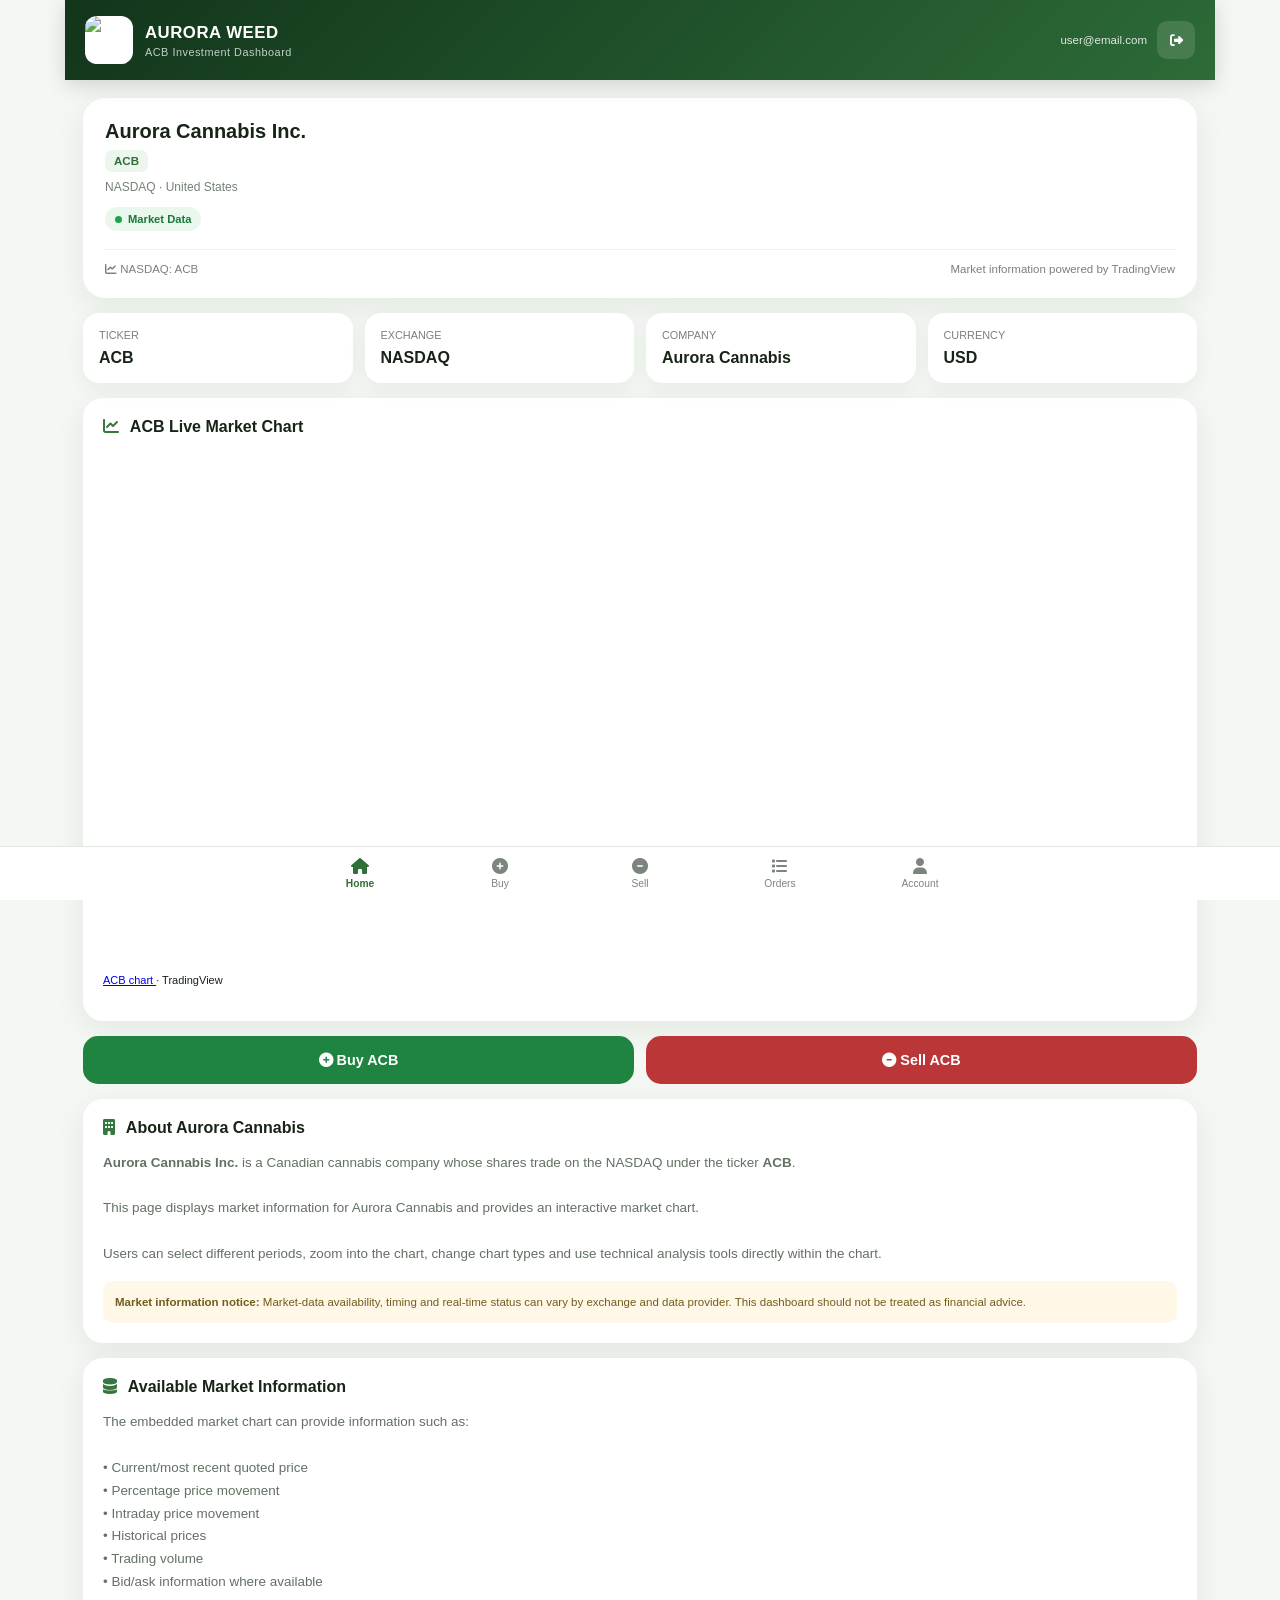
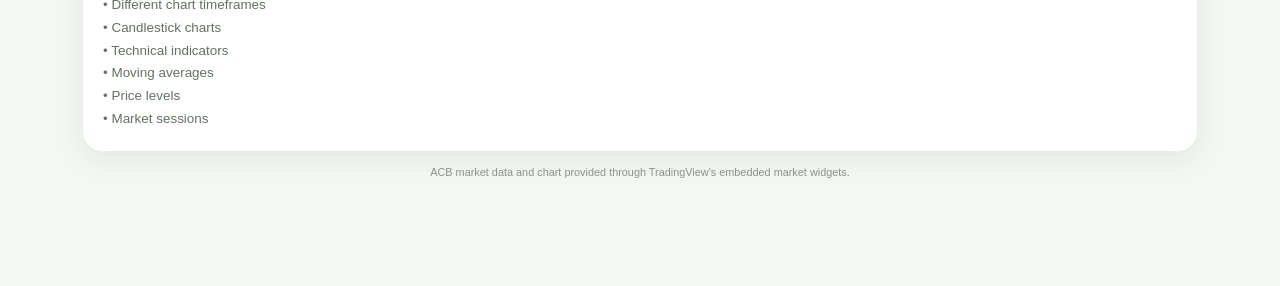
==== commit c5fc00aa: "Update index.html" ====
--- a/index.html
+++ b/index.html
@@ -1,26 +1,25 @@
 <!DOCTYPE html>
 <html lang="en">
+
 <head>
+
     <meta charset="UTF-8">
 
     <meta name="viewport"
-          content="width=device-width, initial-scale=1.0,
-                   maximum-scale=1.0, user-scalable=yes">
+          content="width=device-width,
+                   initial-scale=1.0,
+                   maximum-scale=1.0,
+                   user-scalable=yes">
 
     <meta name="theme-color" content="#173d20">
 
-    <title>Aurora Weed · ACB Market</title>
+    <title>Aurora Weed · ACB Investment Dashboard</title>
 
     <!-- Font Awesome -->
     <link
         rel="stylesheet"
         href="https://cdnjs.cloudflare.com/ajax/libs/font-awesome/6.5.2/css/all.min.css"
     >
-
-    <!-- Chart.js -->
-    <script
-        src="https://cdn.jsdelivr.net/npm/chart.js@4.4.0/dist/chart.umd.min.js">
-    </script>
 
     <style>
 
@@ -39,11 +38,11 @@
                 sans-serif;
 
             background: #f4f7f3;
-            color: #172517;
+            color: #172417;
         }
 
         .app {
-            max-width: 1100px;
+            max-width: 1150px;
             margin: auto;
             padding-bottom: 90px;
         }
@@ -59,11 +58,12 @@
                 );
 
             color: white;
-            padding: 17px 20px;
+
+            padding: 16px 20px;
 
             display: flex;
+            align-items: center;
             justify-content: space-between;
-            align-items: center;
 
             position: sticky;
             top: 0;
@@ -79,44 +79,55 @@
             gap: 12px;
         }
 
-        .brand-logo {
+        .logo {
             width: 48px;
             height: 48px;
+
             border-radius: 12px;
+
             object-fit: cover;
+
             background: white;
         }
 
-        .brand-name {
-            font-size: 1.05rem;
+        .brand {
             font-weight: 900;
             letter-spacing: .5px;
-        }
-
-        .brand-subtitle {
+            font-size: 1.05rem;
+        }
+
+        .brand small {
             display: block;
             font-size: .68rem;
             opacity: .75;
+            font-weight: 400;
             margin-top: 3px;
         }
 
-        .refresh-button {
-            width: 40px;
-            height: 40px;
-            border: none;
+        .user-area {
+            display: flex;
+            align-items: center;
+            gap: 10px;
+        }
+
+        .email {
+            font-size: .72rem;
+            opacity: .85;
+        }
+
+        .logout {
+            width: 38px;
+            height: 38px;
+
+            border: 0;
             border-radius: 10px;
 
             background:
                 rgba(255,255,255,.13);
 
             color: white;
+
             cursor: pointer;
-            font-size: 1rem;
-        }
-
-        .refresh-button:hover {
-            background:
-                rgba(255,255,255,.22);
         }
 
         /* ================= MAIN ================= */
@@ -125,68 +136,26 @@
             padding: 18px;
         }
 
-        /* ================= STATUS ================= */
-
-        .connection {
+        /* ================= HERO ================= */
+
+        .hero {
             background: white;
-            border-radius: 14px;
-            padding: 11px 14px;
-            margin-bottom: 14px;
-
-            display: flex;
-            justify-content: space-between;
-            align-items: center;
+
+            border-radius: 22px;
+
+            padding: 22px;
 
             box-shadow:
-                0 4px 18px rgba(20,60,30,.06);
-
-            font-size: .75rem;
-        }
-
-        .status-left {
-            display: flex;
-            align-items: center;
-            gap: 8px;
-        }
-
-        .status-dot {
-            width: 8px;
-            height: 8px;
-            border-radius: 50%;
-            background: #888;
-        }
-
-        .status-dot.online {
-            background: #20a34a;
-            box-shadow:
-                0 0 0 4px rgba(32,163,74,.12);
-        }
-
-        .status-dot.error {
-            background: #d63c3c;
-        }
-
-        #sourceText {
-            color: #748074;
-        }
-
-        /* ================= PRICE CARD ================= */
-
-        .price-card {
-            background: white;
-            border-radius: 22px;
-            padding: 24px;
-
-            box-shadow:
-                0 9px 35px rgba(20,60,30,.08);
-
-            margin-bottom: 16px;
-        }
-
-        .price-top {
+                0 8px 30px rgba(25,65,30,.08);
+
+            margin-bottom: 15px;
+        }
+
+        .hero-top {
             display: flex;
             justify-content: space-between;
             align-items: flex-start;
+
             gap: 20px;
         }
 
@@ -197,191 +166,204 @@
 
         .ticker {
             display: inline-block;
+
             margin-top: 7px;
 
-            background: #edf5ec;
-            color: #2c6b37;
+            background: #edf6ec;
+
+            color: #2d6d38;
 
             padding: 5px 9px;
 
             border-radius: 7px;
+
+            font-size: .72rem;
+            font-weight: 800;
+        }
+
+        .exchange {
+            color: #758075;
+            font-size: .75rem;
+            margin-top: 8px;
+        }
+
+        .price-box {
+            text-align: right;
+        }
+
+        .price {
+            font-size: 2.5rem;
+            font-weight: 950;
+
+            letter-spacing: -1.5px;
+        }
+
+        .price-note {
+            color: #697469;
+            font-size: .7rem;
+            margin-top: 3px;
+        }
+
+        .market-status {
+            display: inline-flex;
+            align-items: center;
+            gap: 6px;
+
+            margin-top: 13px;
+
+            padding: 6px 10px;
+
+            border-radius: 20px;
+
+            background: #eaf7ed;
+
+            color: #17783a;
 
             font-size: .7rem;
             font-weight: 800;
         }
 
-        .market-name {
-            margin-top: 9px;
-            color: #788378;
-            font-size: .75rem;
-        }
-
-        .main-price {
-            text-align: right;
-        }
-
-        #price {
-            font-size: 2.6rem;
-            font-weight: 950;
-            letter-spacing: -1.5px;
-        }
-
-        #change {
-            font-size: .9rem;
-            font-weight: 900;
-            margin-top: 3px;
-        }
-
-        .positive {
-            color: #16833b;
-        }
-
-        .negative {
-            color: #d13b3b;
-        }
-
-        .neutral {
-            color: #7b857b;
-        }
-
-        .price-footer {
-            border-top: 1px solid #edf0ec;
-
-            margin-top: 20px;
+        .dot {
+            width: 7px;
+            height: 7px;
+
+            border-radius: 50%;
+
+            background: #1ca449;
+
+            animation: pulse 1.5s infinite;
+        }
+
+        @keyframes pulse {
+
+            0% {
+                opacity: 1;
+            }
+
+            50% {
+                opacity: .35;
+            }
+
+            100% {
+                opacity: 1;
+            }
+
+        }
+
+        .hero-bottom {
+            margin-top: 18px;
+
+            border-top:
+                1px solid #edf1ec;
+
             padding-top: 13px;
 
             display: flex;
             justify-content: space-between;
 
-            color: #768176;
+            color: #788278;
+
             font-size: .72rem;
         }
 
-        /* ================= STATS ================= */
-
-        .stats {
+        /* ================= INFO CARDS ================= */
+
+        .cards {
             display: grid;
+
             grid-template-columns:
                 repeat(4, 1fr);
 
             gap: 12px;
 
-            margin-bottom: 16px;
-        }
-
-        .stat {
+            margin-bottom: 15px;
+        }
+
+        .card {
             background: white;
+
             border-radius: 16px;
+
             padding: 16px;
 
             box-shadow:
-                0 5px 22px rgba(20,60,30,.06);
-        }
-
-        .stat-label {
-            font-size: .67rem;
-            color: #7b857b;
-            font-weight: 700;
-            margin-bottom: 7px;
-        }
-
-        .stat-value {
+                0 5px 20px rgba(20,60,30,.06);
+        }
+
+        .card-label {
+            color: #788278;
+
+            font-size: .68rem;
+
+            margin-bottom: 8px;
+        }
+
+        .card-value {
             font-size: 1rem;
             font-weight: 900;
         }
 
         /* ================= CHART ================= */
 
-        .card {
+        .section {
             background: white;
+
             border-radius: 20px;
+
             padding: 20px;
 
+            margin-bottom: 15px;
+
             box-shadow:
-                0 7px 30px rgba(20,60,30,.07);
-
-            margin-bottom: 16px;
-        }
-
-        .card-header {
+                0 8px 30px rgba(20,60,30,.08);
+        }
+
+        .section-heading {
             display: flex;
+
             justify-content: space-between;
+
             align-items: center;
 
-            gap: 15px;
-
             margin-bottom: 15px;
         }
 
-        .card-title {
+        .section-heading h2 {
+            margin: 0;
+
             font-size: 1rem;
+
             font-weight: 900;
         }
 
-        .card-title i {
+        .section-heading i {
             color: #34783f;
-            margin-right: 6px;
-        }
-
-        .periods {
-            display: flex;
-            gap: 5px;
-        }
-
-        .period {
-            border: 1px solid #dce7da;
-            background: #f7faf6;
-            color: #526452;
-
-            border-radius: 8px;
-
-            padding: 6px 10px;
-
-            font-size: .68rem;
-            font-weight: 700;
-
-            cursor: pointer;
-        }
-
-        .period.active {
-            background: #2f7039;
-            color: white;
-            border-color: #2f7039;
-        }
-
-        .chart-box {
-            height: 360px;
-            position: relative;
-        }
-
-        /* ================= MARKET DETAILS ================= */
-
-        .details-grid {
-            display: grid;
-            grid-template-columns:
-                repeat(2, 1fr);
-
-            gap: 10px;
-        }
-
-        .detail {
-            background: #f8faf7;
-            border-radius: 11px;
-            padding: 12px;
-        }
-
-        .detail-label {
-            color: #7b857b;
-            font-size: .67rem;
-            margin-bottom: 5px;
-        }
-
-        .detail-value {
-            font-weight: 800;
-            font-size: .85rem;
-        }
-
-        /* ================= BUY SELL ================= */
+            margin-right: 7px;
+        }
+
+        .chart-container {
+            width: 100%;
+            height: 550px;
+        }
+
+        /* ================= TRADINGVIEW ================= */
+
+        .tradingview-widget-container {
+            width: 100%;
+            height: 100%;
+        }
+
+        .tradingview-widget-container__widget {
+            width: 100%;
+            height: calc(100% - 32px);
+        }
+
+        .tradingview-widget-copyright {
+            font-size: 11px;
+            padding: 5px 0;
+        }
+
+        /* ================= ACTIONS ================= */
 
         .actions {
             display: grid;
@@ -391,82 +373,79 @@
 
             gap: 12px;
 
-            margin-bottom: 16px;
+            margin-bottom: 15px;
         }
 
         .action {
+            text-decoration: none;
+
             padding: 16px;
+
             border-radius: 15px;
 
             text-align: center;
-            text-decoration: none;
+
+            font-weight: 900;
 
             color: white;
 
             font-size: .9rem;
-            font-weight: 900;
         }
 
         .buy {
-            background: #1d843f;
+            background: #1e843f;
         }
 
         .sell {
-            background: #bd3939;
-        }
-
-        .action i {
-            margin-right: 6px;
-        }
-
-        /* ================= INFORMATION ================= */
-
-        .info-text {
-            color: #647064;
-            font-size: .83rem;
+            background: #bb3636;
+        }
+
+        /* ================= COMPANY ================= */
+
+        .company-text {
+            color: #637063;
+
+            font-size: .84rem;
+
             line-height: 1.7;
         }
 
         .warning {
             margin-top: 15px;
 
-            background: #fff8e8;
-            border: 1px solid #f1dfae;
-
-            color: #715a20;
-
-            border-radius: 12px;
-
             padding: 12px;
 
+            border-radius: 10px;
+
+            background: #fff8e7;
+
+            color: #725c1e;
+
             font-size: .72rem;
+
             line-height: 1.6;
         }
 
-        /* ================= ERROR ================= */
-
-        .error-box {
-            display: none;
-
-            background: #fff0f0;
-            color: #b52f2f;
-
-            border-radius: 12px;
-
-            padding: 12px;
-
-            margin-bottom: 15px;
-
-            font-size: .75rem;
+        /* ================= FOOTER ================= */
+
+        .source {
+            text-align: center;
+
+            color: #8a938a;
+
+            font-size: .68rem;
+
+            margin-top: 15px;
         }
 
         /* ================= NAV ================= */
 
         .bottom-nav {
             position: fixed;
+
+            bottom: 0;
             left: 0;
             right: 0;
-            bottom: 0;
 
             background:
                 rgba(255,255,255,.96);
@@ -481,516 +460,378 @@
 
         .nav {
             max-width: 700px;
+
             margin: auto;
 
             display: grid;
+
             grid-template-columns:
-                repeat(5, 1fr);
+                repeat(5,1fr);
         }
 
         .nav a {
+            text-decoration: none;
+
+            color: #7c857c;
+
+            text-align: center;
+
             padding: 11px 5px;
 
-            text-align: center;
-
-            text-decoration: none;
-
-            color: #7c857c;
-
-            font-size: .65rem;
-        }
-
-        .nav i {
+            font-size: .64rem;
+        }
+
+        .nav a i {
             display: block;
+
             font-size: 1rem;
+
             margin-bottom: 4px;
         }
 
         .nav a.active {
             color: #2f7039;
+
             font-weight: 900;
         }
 
-        /* ================= LOADING ================= */
-
-        .loading {
-            opacity: .65;
-        }
-
-        /* ================= RESPONSIVE ================= */
-
-        @media(max-width: 700px) {
+        /* ================= MOBILE ================= */
+
+        @media(max-width:700px) {
 
             main {
                 padding: 12px;
             }
 
-            .stats {
+            .cards {
                 grid-template-columns:
-                    repeat(2, 1fr);
-            }
-
-            #price {
-                font-size: 2rem;
-            }
-
-            .chart-box {
-                height: 300px;
-            }
-        }
-
-        @media(max-width: 480px) {
-
-            .price-top {
+                    repeat(2,1fr);
+            }
+
+            .price {
+                font-size: 1.9rem;
+            }
+
+            .email {
+                display: none;
+            }
+
+            .chart-container {
+                height: 450px;
+            }
+
+        }
+
+        @media(max-width:450px) {
+
+            .hero-top {
                 flex-direction: column;
             }
 
-            .main-price {
+            .price-box {
                 text-align: left;
             }
 
-            .price-footer {
+            .hero-bottom {
                 flex-direction: column;
-                gap: 6px;
-            }
-
-            .card-header {
-                flex-direction: column;
-                align-items: flex-start;
-            }
-
-            .periods {
-                width: 100%;
-                overflow-x: auto;
-            }
-
-            .details-grid {
-                grid-template-columns: 1fr 1fr;
-            }
+                gap: 7px;
+            }
+
+            .chart-container {
+                height: 400px;
+            }
+
         }
 
     </style>
+
 </head>
 
 <body>
 
 <div class="app">
 
-    <!-- HEADER -->
+    <!-- ================= HEADER ================= -->
 
     <header>
 
         <div class="brand-area">
 
             <img
-                class="brand-logo"
+                class="logo"
                 src="https://res.cloudinary.com/dp81zzxlh/image/upload/v1785751860/AM-CBD-Drops-Hybrid-Oil-30ml_bottle-syringe_h9g361.png"
                 alt="Aurora Weed"
             >
 
-            <div>
-
-                <div class="brand-name">
-                    AURORA WEED
-                </div>
-
-                <span class="brand-subtitle">
-                    ACB Market Dashboard
-                </span>
+            <div class="brand">
+
+                AURORA WEED
+
+                <small>
+                    ACB Investment Dashboard
+                </small>
 
             </div>
 
         </div>
 
-        <button
-            class="refresh-button"
-            onclick="refreshAll()"
-            title="Refresh market data">
-
-            <i class="fas fa-sync-alt"></i>
-
-        </button>
+
+        <div class="user-area">
+
+            <span
+                class="email"
+                id="userEmail">
+                user@email.com
+            </span>
+
+            <button
+                class="logout"
+                onclick="logout()">
+
+                <i class="fas fa-sign-out-alt"></i>
+
+            </button>
+
+        </div>
 
     </header>
 
 
     <main>
 
-        <!-- CONNECTION -->
-
-        <div class="connection">
-
-            <div class="status-left">
-
-                <span
-                    id="statusDot"
-                    class="status-dot">
-                </span>
-
-                <strong id="marketStatus">
-                    Loading market...
-                </strong>
-
-            </div>
-
-            <span id="sourceText">
-                Connecting...
-            </span>
-
-        </div>
-
-
-        <!-- ERROR -->
-
-        <div
-            id="errorBox"
-            class="error-box">
-        </div>
-
-
-        <!-- PRICE -->
-
-        <section class="price-card">
-
-            <div class="price-top">
+        <!-- ================= PRICE ================= -->
+
+        <section class="hero">
+
+            <div class="hero-top">
 
                 <div>
 
                     <div class="company-name">
-                        Aurora Cannabis
+                        Aurora Cannabis Inc.
                     </div>
 
                     <span class="ticker">
                         ACB
                     </span>
 
+                    <div class="exchange">
+                        NASDAQ · United States
+                    </div>
+
+                    <div class="market-status">
+
+                        <span class="dot"></span>
+
+                        Market Data
+
+                    </div>
+
+                </div>
+
+
+                <div class="price-box">
+
+                    <!-- TradingView SYMBOL INFO -->
+
                     <div
-                        class="market-name"
-                        id="exchange">
-                        NASDAQ · USD
+                        class="tradingview-widget-container"
+                        style="height:80px;width:240px">
+
+                        <div
+                            class="tradingview-widget-container__widget">
+                        </div>
+
+                        <script
+                            type="text/javascript"
+                            src="https://s3.tradingview.com/external-embedding/embed-widget-symbol-info.js"
+                            async>
+
+                        {
+                            "symbol": "NASDAQ:ACB",
+                            "width": "100%",
+                            "locale": "en",
+                            "colorTheme": "light",
+                            "isTransparent": true
+                        }
+
+                        </script>
+
                     </div>
 
                 </div>
 
-
-                <div class="main-price">
+            </div>
+
+
+            <div class="hero-bottom">
+
+                <span>
+                    <i class="fas fa-chart-line"></i>
+                    NASDAQ: ACB
+                </span>
+
+                <span>
+                    Market information powered by TradingView
+                </span>
+
+            </div>
+
+        </section>
+
+
+        <!-- ================= QUICK DETAILS ================= -->
+
+        <section class="cards">
+
+            <div class="card">
+
+                <div class="card-label">
+                    TICKER
+                </div>
+
+                <div class="card-value">
+                    ACB
+                </div>
+
+            </div>
+
+
+            <div class="card">
+
+                <div class="card-label">
+                    EXCHANGE
+                </div>
+
+                <div class="card-value">
+                    NASDAQ
+                </div>
+
+            </div>
+
+
+            <div class="card">
+
+                <div class="card-label">
+                    COMPANY
+                </div>
+
+                <div class="card-value">
+                    Aurora Cannabis
+                </div>
+
+            </div>
+
+
+            <div class="card">
+
+                <div class="card-label">
+                    CURRENCY
+                </div>
+
+                <div class="card-value">
+                    USD
+                </div>
+
+            </div>
+
+        </section>
+
+
+        <!-- ================= CHART ================= -->
+
+        <section class="section">
+
+            <div class="section-heading">
+
+                <h2>
+
+                    <i class="fas fa-chart-line"></i>
+
+                    ACB Live Market Chart
+
+                </h2>
+
+            </div>
+
+
+            <div class="chart-container">
+
+                <div
+                    class="tradingview-widget-container">
 
                     <div
-                        id="price"
-                        class="loading">
-                        $--
+                        class="tradingview-widget-container__widget">
                     </div>
 
                     <div
-                        id="change"
-                        class="neutral">
-                        --
+                        class="tradingview-widget-copyright">
+
+                        <a
+                            href="https://www.tradingview.com/symbols/NASDAQ-ACB/"
+                            target="_blank"
+                            rel="noopener nofollow">
+
+                            ACB chart
+
+                        </a>
+
+                        · TradingView
+
                     </div>
 
+
+                    <script
+                        type="text/javascript"
+                        src="https://s3.tradingview.com/external-embedding/embed-widget-advanced-chart.js"
+                        async>
+
+                    {
+
+                        "autosize": true,
+
+                        "symbol": "NASDAQ:ACB",
+
+                        "interval": "5",
+
+                        "timezone": "exchange",
+
+                        "theme": "light",
+
+                        "style": "1",
+
+                        "locale": "en",
+
+                        "withdateranges": true,
+
+                        "hide_side_toolbar": false,
+
+                        "allow_symbol_change": false,
+
+                        "save_image": true,
+
+                        "details": true,
+
+                        "hotlist": false,
+
+                        "calendar": false,
+
+                        "hide_volume": false,
+
+                        "support_host": "https://www.tradingview.com"
+
+                    }
+
+                    </script>
+
                 </div>
 
             </div>
 
-
-            <div class="price-footer">
-
-                <span>
-
-                    <i class="fas fa-clock"></i>
-
-                    Last available price:
-
-                    <strong id="lastUpdated">
-                        --
-                    </strong>
-
-                </span>
-
-                <span>
-                    ACB.US
-                </span>
-
-            </div>
-
         </section>
 
 
-        <!-- QUICK STATS -->
-
-        <section class="stats">
-
-            <div class="stat">
-
-                <div class="stat-label">
-                    PREVIOUS CLOSE
-                </div>
-
-                <div
-                    class="stat-value"
-                    id="previousClose">
-                    $--
-                </div>
-
-            </div>
-
-
-            <div class="stat">
-
-                <div class="stat-label">
-                    DAY HIGH
-                </div>
-
-                <div
-                    class="stat-value"
-                    id="dayHigh">
-                    $--
-                </div>
-
-            </div>
-
-
-            <div class="stat">
-
-                <div class="stat-label">
-                    DAY LOW
-                </div>
-
-                <div
-                    class="stat-value"
-                    id="dayLow">
-                    $--
-                </div>
-
-            </div>
-
-
-            <div class="stat">
-
-                <div class="stat-label">
-                    VOLUME
-                </div>
-
-                <div
-                    class="stat-value"
-                    id="volume">
-                    --
-                </div>
-
-            </div>
-
-        </section>
-
-
-        <!-- CHART -->
-
-        <section class="card">
-
-            <div class="card-header">
-
-                <div class="card-title">
-
-                    <i class="fas fa-chart-line"></i>
-
-                    ACB Price Chart
-
-                </div>
-
-
-                <div class="periods">
-
-                    <button
-                        class="period active"
-                        data-range="1d"
-                        data-interval="5m">
-                        1D
-                    </button>
-
-                    <button
-                        class="period"
-                        data-range="5d"
-                        data-interval="15m">
-                        5D
-                    </button>
-
-                    <button
-                        class="period"
-                        data-range="1mo"
-                        data-interval="1h">
-                        1M
-                    </button>
-
-                    <button
-                        class="period"
-                        data-range="3mo"
-                        data-interval="1d">
-                        3M
-                    </button>
-
-                    <button
-                        class="period"
-                        data-range="1y"
-                        data-interval="1d">
-                        1Y
-                    </button>
-
-                </div>
-
-            </div>
-
-
-            <div class="chart-box">
-
-                <canvas id="priceChart"></canvas>
-
-            </div>
-
-        </section>
-
-
-        <!-- MARKET DETAILS -->
-
-        <section class="card">
-
-            <div class="card-header">
-
-                <div class="card-title">
-
-                    <i class="fas fa-chart-bar"></i>
-
-                    Market Details
-
-                </div>
-
-            </div>
-
-
-            <div class="details-grid">
-
-                <div class="detail">
-
-                    <div class="detail-label">
-                        SYMBOL
-                    </div>
-
-                    <div
-                        class="detail-value"
-                        id="symbol">
-                        ACB
-                    </div>
-
-                </div>
-
-
-                <div class="detail">
-
-                    <div class="detail-label">
-                        EXCHANGE
-                    </div>
-
-                    <div
-                        class="detail-value"
-                        id="exchangeDetail">
-                        --
-                    </div>
-
-                </div>
-
-
-                <div class="detail">
-
-                    <div class="detail-label">
-                        CURRENCY
-                    </div>
-
-                    <div
-                        class="detail-value"
-                        id="currency">
-                        USD
-                    </div>
-
-                </div>
-
-
-                <div class="detail">
-
-                    <div class="detail-label">
-                        MARKET STATE
-                    </div>
-
-                    <div
-                        class="detail-value"
-                        id="state">
-                        --
-                    </div>
-
-                </div>
-
-
-                <div class="detail">
-
-                    <div class="detail-label">
-                        DAY RANGE
-                    </div>
-
-                    <div
-                        class="detail-value"
-                        id="dayRange">
-                        --
-                    </div>
-
-                </div>
-
-
-                <div class="detail">
-
-                    <div class="detail-label">
-                        PREVIOUS CLOSE
-                    </div>
-
-                    <div
-                        class="detail-value"
-                        id="previousClose2">
-                        --
-                    </div>
-
-                </div>
-
-
-                <div class="detail">
-
-                    <div class="detail-label">
-                        52-WEEK HIGH
-                    </div>
-
-                    <div
-                        class="detail-value"
-                        id="yearHigh">
-                        --
-                    </div>
-
-                </div>
-
-
-                <div class="detail">
-
-                    <div class="detail-label">
-                        52-WEEK LOW
-                    </div>
-
-                    <div
-                        class="detail-value"
-                        id="yearLow">
-                        --
-                    </div>
-
-                </div>
-
-            </div>
-
-        </section>
-
-
-        <!-- ACTIONS -->
+        <!-- ================= BUY / SELL ================= -->
 
         <section class="actions">
 
@@ -1018,57 +859,145 @@
         </section>
 
 
-        <!-- ABOUT -->
-
-        <section class="card">
-
-            <div class="card-title">
-
-                <i class="fas fa-building"></i>
-
-                About Aurora Cannabis
-
-            </div>
-
-            <p class="info-text">
-
-                Aurora Cannabis Inc. is a Canadian cannabis company
-                whose common shares trade under the symbol
+        <!-- ================= COMPANY INFO ================= -->
+
+        <section class="section">
+
+            <div class="section-heading">
+
+                <h2>
+
+                    <i class="fas fa-building"></i>
+
+                    About Aurora Cannabis
+
+                </h2>
+
+            </div>
+
+
+            <div class="company-text">
+
+                <strong>Aurora Cannabis Inc.</strong>
+                is a Canadian cannabis company whose shares
+                trade on the NASDAQ under the ticker
                 <strong>ACB</strong>.
 
                 <br><br>
 
-                This dashboard is designed to display publicly
-                available market information for ACB.
-
-            </p>
+                This page displays market information for
+                Aurora Cannabis and provides an interactive
+                market chart.
+
+                <br><br>
+
+                Users can select different periods, zoom into
+                the chart, change chart types and use technical
+                analysis tools directly within the chart.
+
+            </div>
 
 
             <div class="warning">
 
-                <strong>
-                    Market-data notice:
-                </strong>
-
-                Prices displayed on this page come from a
-                publicly accessible market-data endpoint and
-                may be delayed. They should not be treated as
-                guaranteed real-time exchange prices.
+                <strong>Market information notice:</strong>
+
+                Market-data availability, timing and
+                real-time status can vary by exchange and
+                data provider. This dashboard should not be
+                treated as financial advice.
+
+            </div>
+
+        </section>
+
+
+        <!-- ================= DATA FEATURES ================= -->
+
+        <section class="section">
+
+            <div class="section-heading">
+
+                <h2>
+
+                    <i class="fas fa-database"></i>
+
+                    Available Market Information
+
+                </h2>
+
+            </div>
+
+
+            <div class="company-text">
+
+                The embedded market chart can provide information
+                such as:
 
                 <br><br>
 
-                This page does not provide a direct connection
-                to NASDAQ's order book and does not execute
-                stock trades.
+                • Current/most recent quoted price
+
+                <br>
+
+                • Percentage price movement
+
+                <br>
+
+                • Intraday price movement
+
+                <br>
+
+                • Historical prices
+
+                <br>
+
+                • Trading volume
+
+                <br>
+
+                • Bid/ask information where available
+
+                <br>
+
+                • Different chart timeframes
+
+                <br>
+
+                • Candlestick charts
+
+                <br>
+
+                • Technical indicators
+
+                <br>
+
+                • Moving averages
+
+                <br>
+
+                • Price levels
+
+                <br>
+
+                • Market sessions
 
             </div>
 
         </section>
 
+
+        <div class="source">
+
+            ACB market data and chart provided through
+            TradingView's embedded market widgets.
+
+        </div>
+
     </main>
 
 
-    <!-- BOTTOM NAV -->
+    <!-- ================= BOTTOM NAV ================= -->
 
     <div class="bottom-nav">
 
@@ -1079,6 +1008,7 @@
                 class="active">
 
                 <i class="fas fa-home"></i>
+
                 Home
 
             </a>
@@ -1087,6 +1017,7 @@
             <a href="buy.html">
 
                 <i class="fas fa-plus-circle"></i>
+
                 Buy
 
             </a>
@@ -1095,6 +1026,7 @@
             <a href="sell.html">
 
                 <i class="fas fa-minus-circle"></i>
+
                 Sell
 
             </a>
@@ -1103,6 +1035,7 @@
             <a href="orders.html">
 
                 <i class="fas fa-list"></i>
+
                 Orders
 
             </a>
@@ -1111,6 +1044,7 @@
             <a href="account.html">
 
                 <i class="fas fa-user"></i>
+
                 Account
 
             </a>
@@ -1122,1025 +1056,39 @@
 </div>
 
 
+<!-- ================= FIREBASE / EXISTING APP ================= -->
+
+<script type="module" src="index.js"></script>
+
+
 <script>
 
     /*
-    ============================================================
-    AURORA CANNABIS ACB - CLIENT SIDE MARKET DASHBOARD
-    ============================================================
-
-    NO EODHD API KEY
-    NO BACKEND
-    NO FIREBASE FUNCTION
-
-    The page requests publicly accessible Yahoo Finance
-    chart data directly from the browser.
-
-    Symbol:
-        ACB
-
-    This is intended for displaying market information.
-
-    It is NOT a guaranteed real-time exchange feed.
-    ============================================================
-    */
-
-
-    const SYMBOL = "ACB";
-
-    let chart = null;
-
-    let currentRange = "1d";
-
-    let currentInterval = "5m";
-
-
-    /* ============================================================
-       FORMATTERS
-       ============================================================ */
-
-    function money(value) {
+     * Keep this compatible with your existing
+     * Firebase logout function.
+     */
+
+    function logout() {
 
         if (
-            value === null ||
-            value === undefined ||
-            Number.isNaN(Number(value))
+            typeof window.firebaseLogout ===
+            "function"
         ) {
-            return "$--";
-        }
-
-        return "$" +
-            Number(value).toFixed(2);
+
+            window.firebaseLogout();
+
+            return;
+
+        }
+
+        console.log(
+            "Firebase logout function not connected."
+        );
+
     }
 
-
-    function number(value) {
-
-        if (
-            value === null ||
-            value === undefined ||
-            Number.isNaN(Number(value))
-        ) {
-            return "--";
-        }
-
-        return Number(value)
-            .toLocaleString();
-    }
-
-
-    function percent(value) {
-
-        if (
-            value === null ||
-            value === undefined ||
-            Number.isNaN(Number(value))
-        ) {
-            return "--";
-        }
-
-        const n = Number(value);
-
-        return (
-            (n >= 0 ? "+" : "") +
-            n.toFixed(2) +
-            "%"
-        );
-    }
-
-
-    function dateTime(timestamp) {
-
-        if (!timestamp) {
-            return "--";
-        }
-
-        const date =
-            new Date(
-                Number(timestamp) * 1000
-            );
-
-        return date.toLocaleString(
-            [],
-            {
-                hour: "2-digit",
-                minute: "2-digit",
-                second: "2-digit"
-            }
-        );
-    }
-
-
-    /* ============================================================
-       ERROR
-       ============================================================ */
-
-    function showError(message) {
-
-        const box =
-            document.getElementById(
-                "errorBox"
-            );
-
-        box.textContent =
-            message;
-
-        box.style.display =
-            "block";
-    }
-
-
-    function hideError() {
-
-        document.getElementById(
-            "errorBox"
-        ).style.display =
-            "none";
-    }
-
-
-    /* ============================================================
-       STATUS
-       ============================================================ */
-
-    function setStatus(
-        text,
-        online = false,
-        error = false
-    ) {
-
-        document.getElementById(
-            "marketStatus"
-        ).textContent = text;
-
-
-        const dot =
-            document.getElementById(
-                "statusDot"
-            );
-
-        dot.classList.remove(
-            "online",
-            "error"
-        );
-
-
-        if (online) {
-
-            dot.classList.add(
-                "online"
-            );
-
-        }
-
-        if (error) {
-
-            dot.classList.add(
-                "error"
-            );
-
-        }
-
-    }
-
-
-    /* ============================================================
-       GET YAHOO CHART DATA
-       ============================================================ */
-
-    async function getMarketData(
-        range = "1d",
-        interval = "5m"
-    ) {
-
-        /*
-        Public Yahoo Finance chart endpoint.
-
-        No API key is placed in the browser.
-        */
-
-        const url =
-            "https://query1.finance.yahoo.com/v8/finance/chart/" +
-            encodeURIComponent(SYMBOL) +
-            "?range=" +
-            encodeURIComponent(range) +
-            "&interval=" +
-            encodeURIComponent(interval) +
-            "&includePrePost=true";
-
-        const response =
-            await fetch(
-                url,
-                {
-                    cache: "no-store"
-                }
-            );
-
-
-        if (!response.ok) {
-
-            throw new Error(
-                "Market data request failed (" +
-                response.status +
-                ")"
-            );
-
-        }
-
-
-        const json =
-            await response.json();
-
-
-        if (
-            !json.chart ||
-            !json.chart.result ||
-            !json.chart.result[0]
-        ) {
-
-            throw new Error(
-                "No ACB market data was returned."
-            );
-
-        }
-
-
-        return json.chart.result[0];
-
-    }
-
-
-    /* ============================================================
-       UPDATE PRICE
-       ============================================================ */
-
-    function updatePrice(meta) {
-
-        const price =
-            meta.regularMarketPrice;
-
-
-        const previousClose =
-            meta.previousClose ||
-            meta.chartPreviousClose;
-
-
-        let change = null;
-
-        let changePercent = null;
-
-
-        if (
-            price !== undefined &&
-            previousClose !== undefined
-        ) {
-
-            change =
-                Number(price) -
-                Number(previousClose);
-
-
-            if (previousClose !== 0) {
-
-                changePercent =
-                    (
-                        change /
-                        Number(previousClose)
-                    ) * 100;
-
-            }
-
-        }
-
-
-        document.getElementById(
-            "price"
-        ).textContent =
-            money(price);
-
-
-        const changeElement =
-            document.getElementById(
-                "change"
-            );
-
-
-        if (change !== null) {
-
-            changeElement.textContent =
-                (
-                    change >= 0
-                        ? "+"
-                        : ""
-                ) +
-                Number(change).toFixed(2) +
-                " (" +
-                percent(changePercent) +
-                ")";
-
-
-            changeElement.classList.remove(
-                "positive",
-                "negative",
-                "neutral"
-            );
-
-
-            changeElement.classList.add(
-                change >= 0
-                    ? "positive"
-                    : "negative"
-            );
-
-        }
-
-
-        document.getElementById(
-            "previousClose"
-        ).textContent =
-            money(previousClose);
-
-
-        document.getElementById(
-            "previousClose2"
-        ).textContent =
-            money(previousClose);
-
-
-        document.getElementById(
-            "dayHigh"
-        ).textContent =
-            money(
-                meta.regularMarketDayHigh
-            );
-
-
-        document.getElementById(
-            "dayLow"
-        ).textContent =
-            money(
-                meta.regularMarketDayLow
-            );
-
-
-        document.getElementById(
-            "volume"
-        ).textContent =
-            number(
-                meta.regularMarketVolume
-            );
-
-
-        document.getElementById(
-            "exchange"
-        ).textContent =
-            (
-                meta.exchangeName ||
-                "NASDAQ"
-            ) +
-            " · " +
-            (
-                meta.currency ||
-                "USD"
-            );
-
-
-        document.getElementById(
-            "exchangeDetail"
-        ).textContent =
-            meta.exchangeName ||
-            "--";
-
-
-        document.getElementById(
-            "currency"
-        ).textContent =
-            meta.currency ||
-            "USD";
-
-
-        document.getElementById(
-            "symbol"
-        ).textContent =
-            meta.symbol ||
-            SYMBOL;
-
-
-        document.getElementById(
-            "state"
-        ).textContent =
-            formatMarketState(
-                meta.marketState
-            );
-
-
-        document.getElementById(
-            "yearHigh"
-        ).textContent =
-            money(
-                meta.fiftyTwoWeekHigh
-            );
-
-
-        document.getElementById(
-            "yearLow"
-        ).textContent =
-            money(
-                meta.fiftyTwoWeekLow
-            );
-
-
-        document.getElementById(
-            "dayRange"
-        ).textContent =
-            money(
-                meta.regularMarketDayLow
-            ) +
-            " – " +
-            money(
-                meta.regularMarketDayHigh
-            );
-
-
-        document.getElementById(
-            "lastUpdated"
-        ).textContent =
-            dateTime(
-                meta.regularMarketTime
-            );
-
-
-        document.getElementById(
-            "sourceText"
-        ).textContent =
-            "Public market data";
-
-    }
-
-
-    /* ============================================================
-       MARKET STATE
-       ============================================================ */
-
-    function formatMarketState(state) {
-
-        if (!state) {
-            return "Unknown";
-        }
-
-
-        const states = {
-
-            REGULAR:
-                "Market Open",
-
-            PRE:
-                "Pre-Market",
-
-            POST:
-                "After Hours",
-
-            CLOSED:
-                "Market Closed"
-
-        };
-
-
-        return (
-            states[state] ||
-            state
-        );
-
-    }
-
-
-    /* ============================================================
-       CREATE CHART
-       ============================================================ */
-
-    function createChart(
-        result
-    ) {
-
-        const timestamps =
-            result.timestamp || [];
-
-
-        const quote =
-            result.indicators &&
-            result.indicators.quote &&
-            result.indicators.quote[0];
-
-
-        if (!quote) {
-
-            throw new Error(
-                "Chart prices unavailable."
-            );
-
-        }
-
-
-        const closes =
-            quote.close || [];
-
-
-        const labels = [];
-
-        const prices = [];
-
-
-        for (
-            let i = 0;
-            i < timestamps.length;
-            i++
-        ) {
-
-            const close =
-                closes[i];
-
-
-            if (
-                close === null ||
-                close === undefined
-            ) {
-                continue;
-            }
-
-
-            const date =
-                new Date(
-                    timestamps[i] * 1000
-                );
-
-
-            let label;
-
-
-            if (
-                currentRange === "1d" ||
-                currentRange === "5d"
-            ) {
-
-                label =
-                    date.toLocaleTimeString(
-                        [],
-                        {
-                            hour: "2-digit",
-                            minute: "2-digit"
-                        }
-                    );
-
-            } else {
-
-                label =
-                    date.toLocaleDateString(
-                        [],
-                        {
-                            month: "short",
-                            day: "numeric"
-                        }
-                    );
-
-            }
-
-
-            labels.push(label);
-
-            prices.push(
-                Number(close)
-            );
-
-        }
-
-
-        const canvas =
-            document.getElementById(
-                "priceChart"
-            );
-
-
-        const ctx =
-            canvas.getContext("2d");
-
-
-        if (chart) {
-
-            chart.destroy();
-
-        }
-
-
-        const gradient =
-            ctx.createLinearGradient(
-                0,
-                0,
-                0,
-                350
-            );
-
-
-        gradient.addColorStop(
-            0,
-            "rgba(47,112,57,.22)"
-        );
-
-
-        gradient.addColorStop(
-            1,
-            "rgba(47,112,57,.01)"
-        );
-
-
-        chart =
-            new Chart(
-                ctx,
-                {
-
-                    type: "line",
-
-                    data: {
-
-                        labels,
-
-                        datasets: [
-
-                            {
-
-                                label:
-                                    "ACB",
-
-                                data:
-                                    prices,
-
-                                borderColor:
-                                    "#2f7039",
-
-                                backgroundColor:
-                                    gradient,
-
-                                borderWidth:
-                                    2.5,
-
-                                fill:
-                                    true,
-
-                                tension:
-                                    .22,
-
-                                pointRadius:
-                                    0,
-
-                                pointHoverRadius:
-                                    5
-
-                            }
-
-                        ]
-
-                    },
-
-
-                    options: {
-
-                        responsive:
-                            true,
-
-                        maintainAspectRatio:
-                            false,
-
-                        interaction: {
-
-                            intersect:
-                                false,
-
-                            mode:
-                                "index"
-
-                        },
-
-
-                        plugins: {
-
-                            legend: {
-
-                                display:
-                                    false
-
-                            },
-
-
-                            tooltip: {
-
-                                callbacks: {
-
-                                    label:
-                                        function(context) {
-
-                                            return (
-                                                " ACB: " +
-                                                money(
-                                                    context.parsed.y
-                                                )
-                                            );
-
-                                        }
-
-                                }
-
-                            }
-
-                        },
-
-
-                        scales: {
-
-                            x: {
-
-                                grid: {
-
-                                    display:
-                                        false
-
-                                },
-
-                                ticks: {
-
-                                    maxTicksLimit:
-                                        7,
-
-                                    color:
-                                        "#7b857b",
-
-                                    font: {
-
-                                        size:
-                                            10
-
-                                    }
-
-                                }
-
-                            },
-
-
-                            y: {
-
-                                position:
-                                    "right",
-
-                                grid: {
-
-                                    color:
-                                        "rgba(0,0,0,.05)"
-
-                                },
-
-                                ticks: {
-
-                                    color:
-                                        "#7b857b",
-
-                                    callback:
-                                        function(value) {
-
-                                            return (
-                                                "$" +
-                                                Number(value)
-                                                    .toFixed(2)
-                                            );
-
-                                        }
-
-                                }
-
-                            }
-
-                        }
-
-                    }
-
-                }
-
-            );
-
-    }
-
-
-    /* ============================================================
-       LOAD EVERYTHING
-       ============================================================ */
-
-    async function loadMarket(
-        range = currentRange,
-        interval = currentInterval
-    ) {
-
-        try {
-
-            setStatus(
-                "Loading market data...",
-                false,
-                false
-            );
-
-
-            hideError();
-
-
-            const result =
-                await getMarketData(
-                    range,
-                    interval
-                );
-
-
-            const meta =
-                result.meta;
-
-
-            updatePrice(meta);
-
-
-            createChart(
-                result
-            );
-
-
-            setStatus(
-                formatMarketState(
-                    meta.marketState
-                ),
-                true,
-                false
-            );
-
-
-            document
-                .getElementById(
-                    "price"
-                )
-                .classList.remove(
-                    "loading"
-                );
-
-
-        } catch (error) {
-
-            console.error(
-                "ACB market error:",
-                error
-            );
-
-
-            setStatus(
-                "Market data unavailable",
-                false,
-                true
-            );
-
-
-            showError(
-                "Unable to retrieve ACB market data right now. " +
-                "The public market-data service may be unavailable " +
-                "or may block browser requests."
-            );
-
-        }
-
-    }
-
-
-    /* ============================================================
-       REFRESH
-       ============================================================ */
-
-    function refreshAll() {
-
-        const button =
-            document.querySelector(
-                ".refresh-button i"
-            );
-
-
-        button.classList.add(
-            "fa-spin"
-        );
-
-
-        loadMarket()
-            .finally(
-                function() {
-
-                    setTimeout(
-                        function() {
-
-                            button.classList.remove(
-                                "fa-spin"
-                            );
-
-                        },
-                        500
-                    );
-
-                }
-            );
-
-    }
-
-
-    /* ============================================================
-       PERIOD BUTTONS
-       ============================================================ */
-
-    document
-        .querySelectorAll(
-            ".period"
-        )
-        .forEach(
-            button => {
-
-                button.addEventListener(
-                    "click",
-                    function() {
-
-                        document
-                            .querySelectorAll(
-                                ".period"
-                            )
-                            .forEach(
-                                b =>
-                                    b.classList.remove(
-                                        "active"
-                                    )
-                            );
-
-
-                        this.classList.add(
-                            "active"
-                        );
-
-
-                        currentRange =
-                            this.dataset.range;
-
-
-                        currentInterval =
-                            this.dataset.interval;
-
-
-                        loadMarket(
-                            currentRange,
-                            currentInterval
-                        );
-
-                    }
-                );
-
-            }
-        );
-
-
-    /* ============================================================
-       AUTOMATIC REFRESH
-       ============================================================ */
-
-    /*
-       Refresh the displayed market information every 30 seconds.
-
-       This is NOT a true exchange WebSocket feed.
-    */
-
-    setInterval(
-        function() {
-
-            loadMarket(
-                currentRange,
-                currentInterval
-            );
-
-        },
-        30000
-    );
-
-
-    /* ============================================================
-       START
-       ============================================================ */
-
-    document.addEventListener(
-        "DOMContentLoaded",
-        function() {
-
-            loadMarket(
-                "1d",
-                "5m"
-            );
-
-        }
-    );
-
 </script>
 
 </body>
+
 </html>
